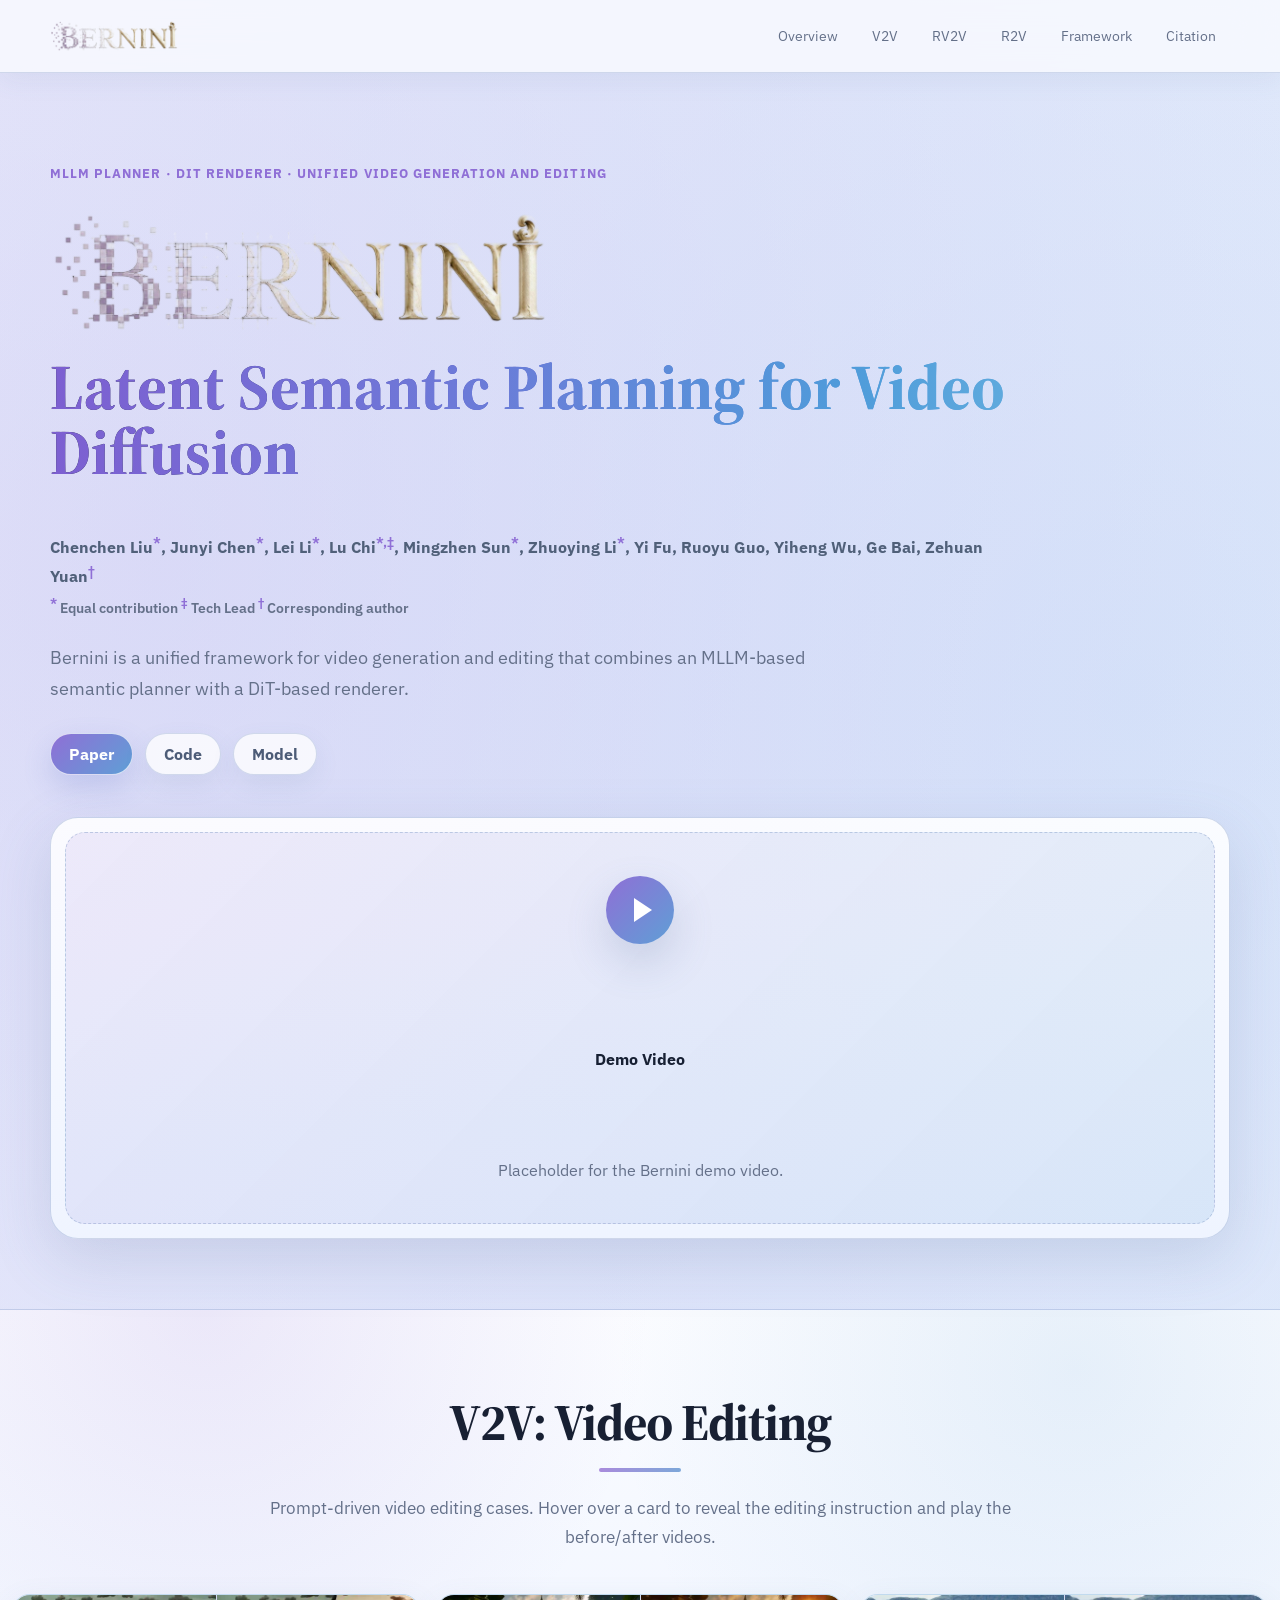
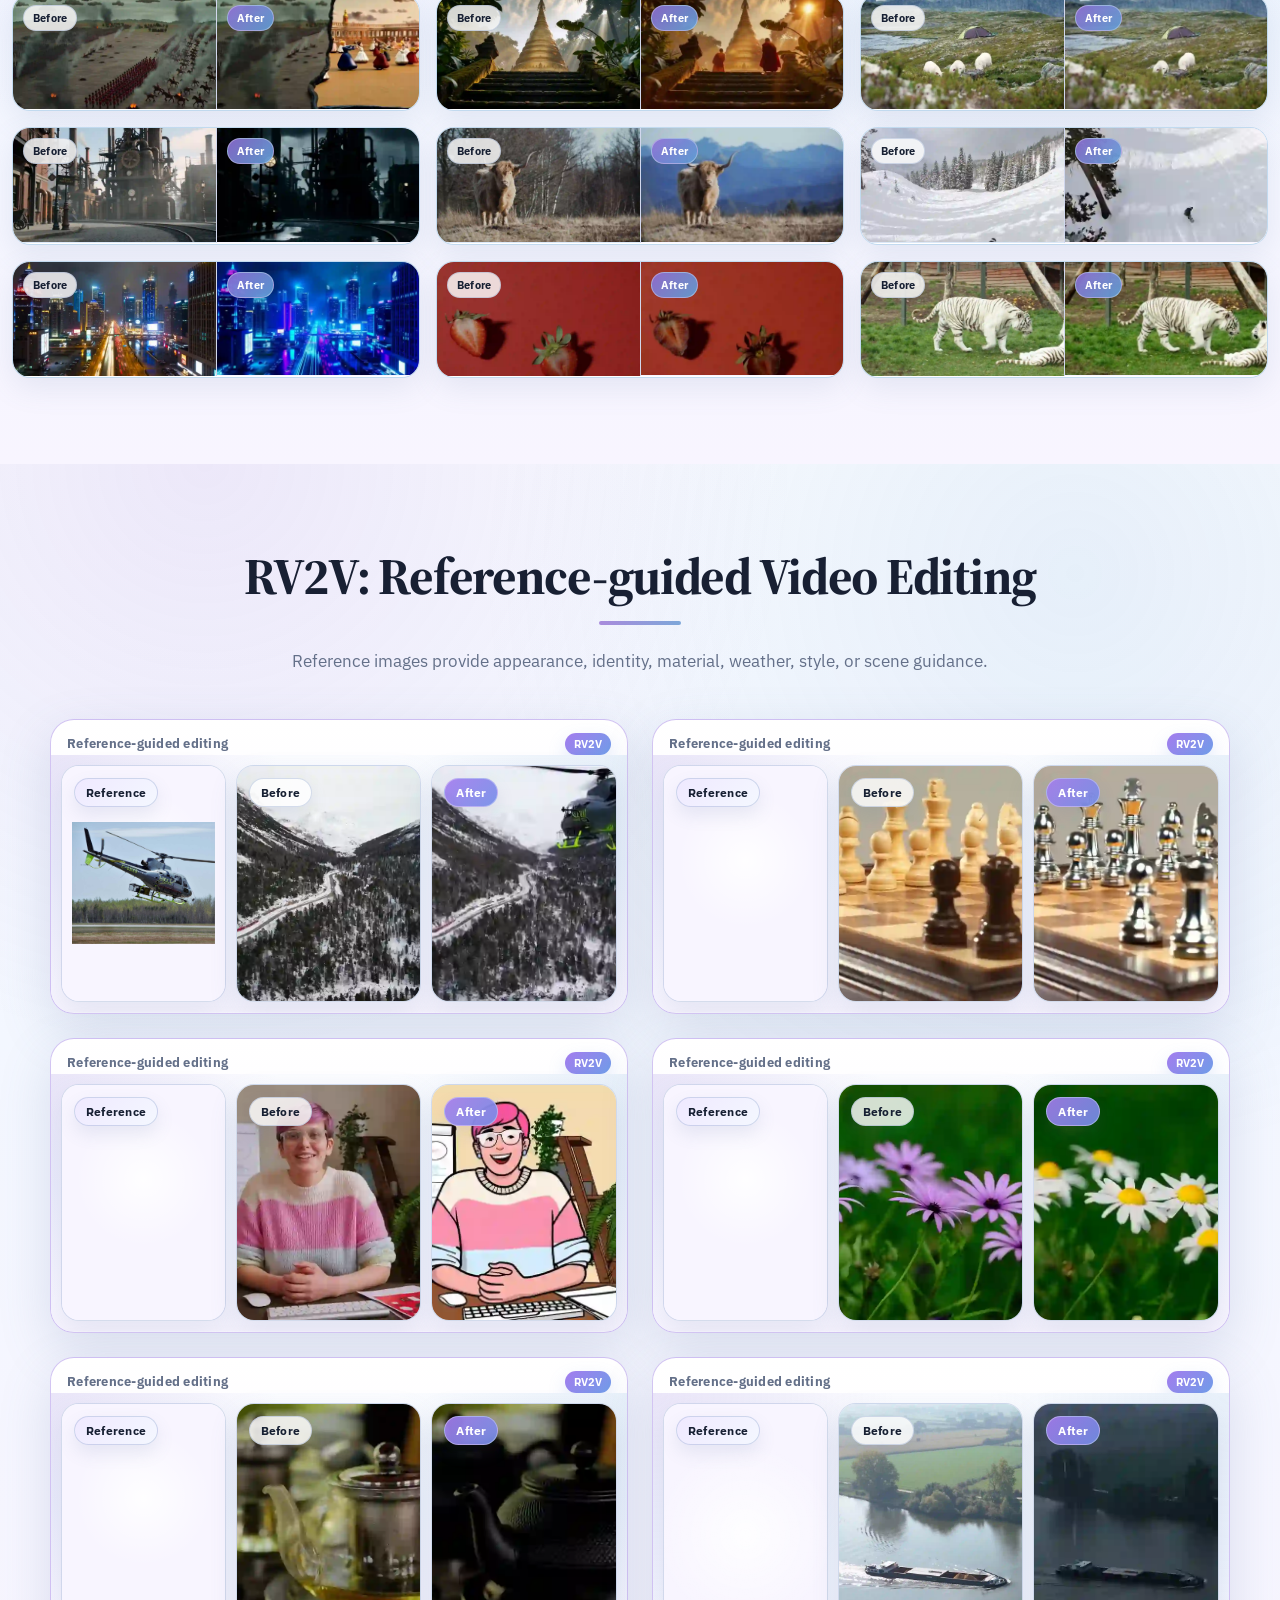
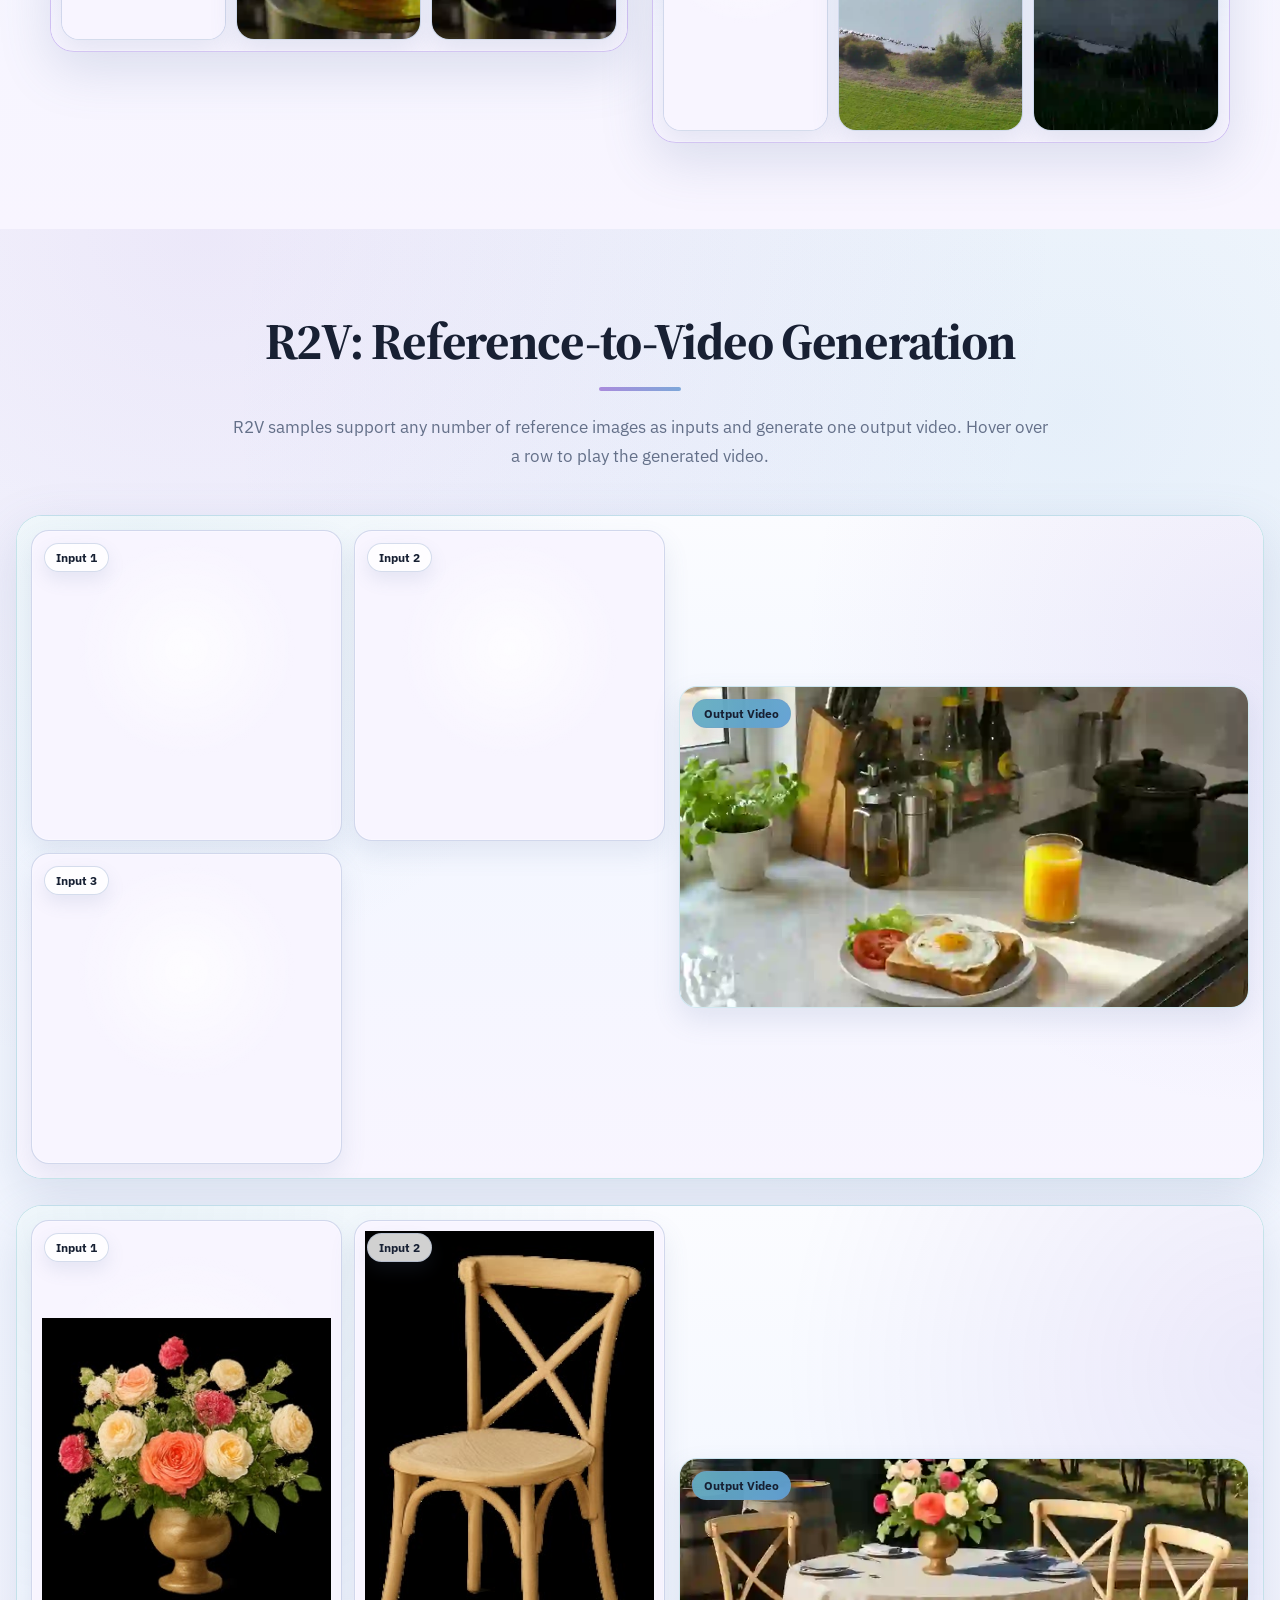
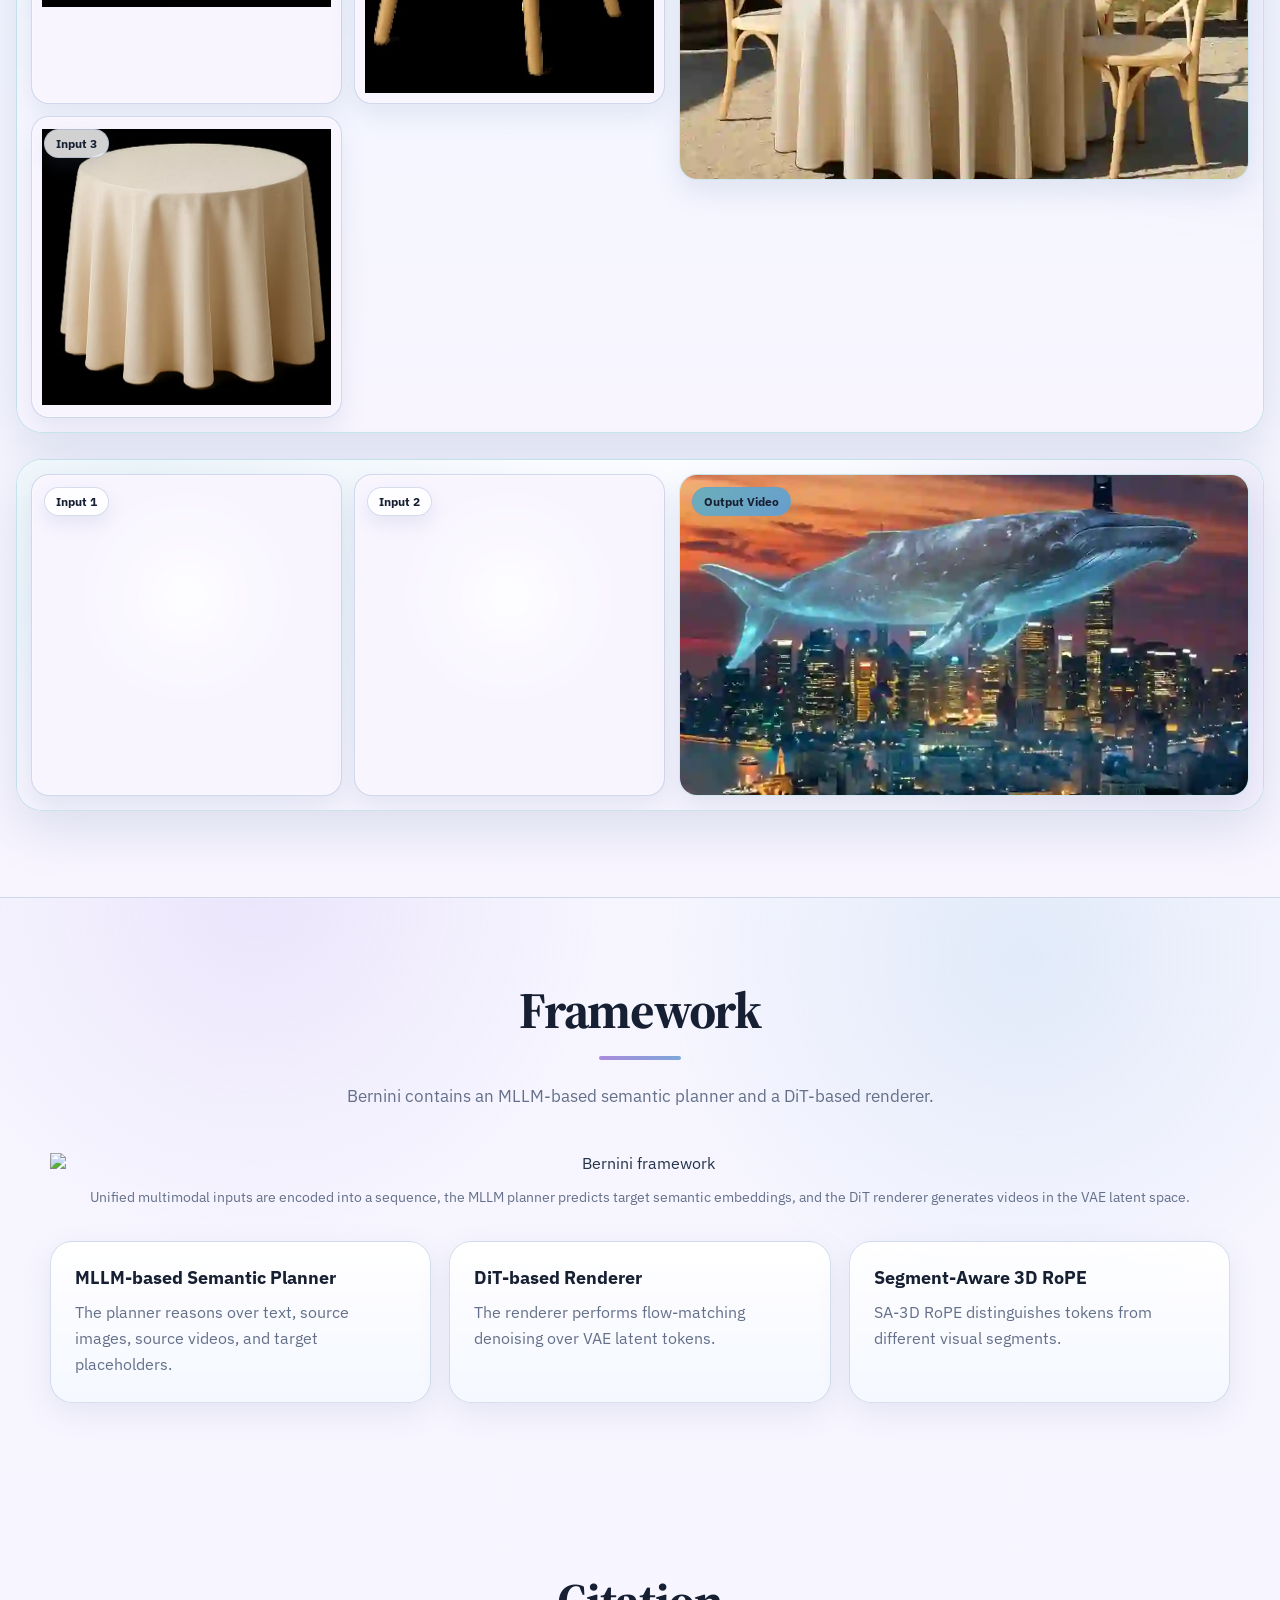
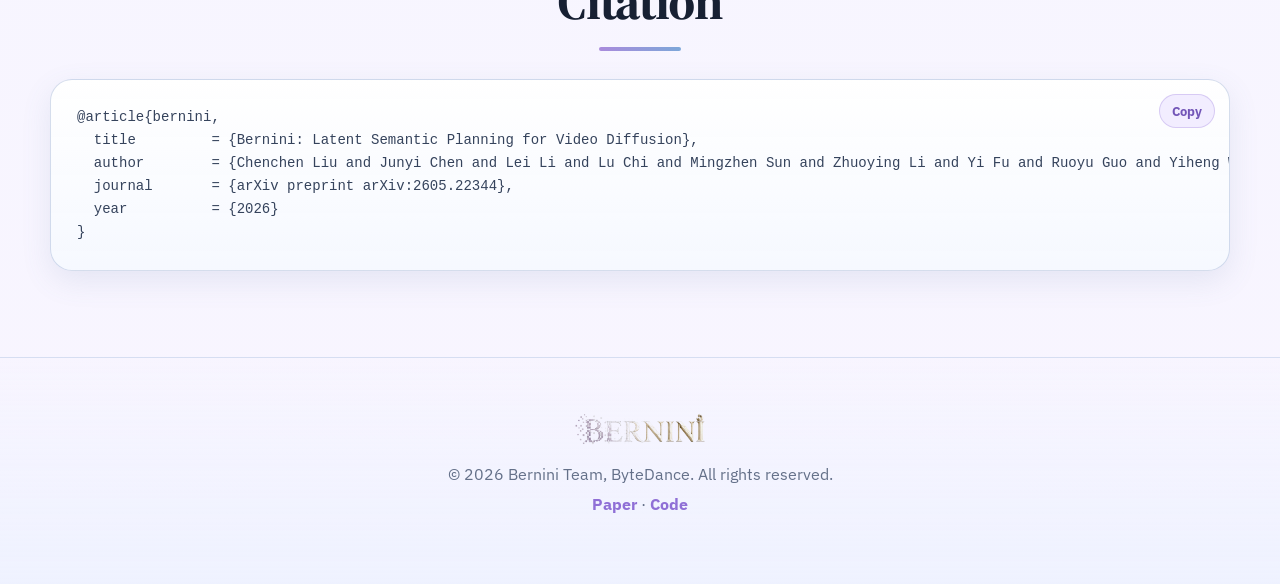
==== test.html @ 7f15bf3d "update samples" ====
<!doctype html>
<html lang="en">
<head>
  <meta charset="UTF-8" />
  <meta name="viewport" content="width=device-width, initial-scale=1.0" />
  <title>Bernini: Latent Semantic Planning for Video Diffusion</title>
  <meta name="description" content="Bernini is a unified framework for video generation and editing with self-supervised vision-text reasoning." />
  <link rel="icon" type="image/png" href="assets/bernini-icon.png" />
  <link rel="apple-touch-icon" href="assets/bernini-icon.png" />
  <link rel="preconnect" href="https://fonts.googleapis.com" />
  <link rel="preconnect" href="https://fonts.gstatic.com" crossorigin />
  <link href="https://fonts.googleapis.com/css2?family=IBM+Plex+Sans:wght@400;500;600;700;800&family=Source+Serif+4:opsz,wght@8..60,500;8..60,600;8..60,700&display=swap" rel="stylesheet" />
  <link rel="stylesheet" href="styles.css" />
</head>

<body>
  <nav class="site-nav" aria-label="Primary navigation">
    <div class="container nav-inner">
      <a class="nav-brand" href="#overview" aria-label="Bernini homepage">
        <img class="nav-logo" src="assets/bernini-icon.png" alt="Bernini" width="360" height="120" />
      </a>

      <div class="nav-links">
        <a class="nav-link" href="#overview">Overview</a>
        <a class="nav-link" href="#v2v">V2V</a>
        <a class="nav-link" href="#rv2v">RV2V</a>
        <a class="nav-link" href="#r2v">R2V</a>
        <a class="nav-link" href="#framework">Framework</a>
        <a class="nav-link" href="#citation">Citation</a>
      </div>

      <details class="nav-more">
        <summary class="nav-more-toggle">More</summary>
        <div class="nav-more-menu">
          <a href="#overview">Overview</a>
          <a href="#v2v">V2V</a>
          <a href="#rv2v">RV2V</a>
          <a href="#r2v">R2V</a>
          <a href="#framework">Framework</a>
          <a href="#citation">Citation</a>
        </div>
      </details>
    </div>
  </nav>

  <main>
    <header class="hero" id="overview">
      <div class="container">
        <p class="eyebrow">MLLM Planner · DiT Renderer · Unified Video Generation and Editing</p>

        <h1 class="title hero-title-full">
          <span class="hero-title-brand">
            <img class="hero-logo" src="assets/bernini-icon.png" alt="Bernini">
          </span>
          <span class="hero-title-gradient">Latent Semantic Planning for Video Diffusion</span>
        </h1>

        <div class="hero-layout">
          <div class="hero-copy">
            <div class="affiliation">
            <span>Chenchen Liu<sup>*</sup>, Junyi Chen<sup>*</sup>, Lei Li<sup>*</sup>, Lu Chi<sup>*,‡</sup>, Mingzhen Sun<sup>*</sup>, Zhuoying Li<sup>*</sup>, Yi Fu, Ruoyu Guo, Yiheng Wu, Ge Bai, Zehuan Yuan<sup>†</sup></span>
            <span class="author-note"><sup>*</sup> Equal contribution  <sup>‡</sup> Tech Lead  <sup>†</sup> Corresponding author </span>
          </div>

            <p class="hero-summary">
              Bernini is a unified framework for video generation and editing that combines an MLLM-based semantic planner with a DiT-based renderer.
            </p>

            <div class="links">
              <a class="link-btn" href="https://arxiv.org/abs/2605.22344" target="_blank" rel="noopener noreferrer">Paper</a>
              <a class="link-btn link-btn-muted" href="https://github.com/your-org/Bernini" target="_blank" rel="noopener noreferrer">Code</a>
              <a class="link-btn link-btn-muted" href="https://huggingface.co/your-org/Bernini" target="_blank" rel="noopener noreferrer">Model</a>
            </div>
          </div>

          <div class="hero-demo-placeholder">
            <div class="demo-video-frame">
              <div class="demo-video-inner">
                <div class="demo-play-icon"></div>
                <p class="demo-placeholder-title">Demo Video</p>
                <p class="demo-placeholder-copy">Placeholder for the Bernini demo video.</p>
              </div>
            </div>
          </div>
        </div>
      </div>
    </header>

    <section class="section section-centered dark-showcase" id="v2v">
      <div class="container v2v-container">
        <h2 class="section-title">V2V: Video Editing</h2>
        <p class="section-copy">Prompt-driven video editing cases. Hover over a card to reveal the editing instruction and play the before/after videos.</p>
        <div class="video-grid" id="v2v-grid"></div>
      </div>
    </section>

    <section class="section section-centered dark-showcase" id="rv2v">
      <div class="container">
        <h2 class="section-title">RV2V: Reference-guided Video Editing</h2>
        <p class="section-copy">Reference images provide appearance, identity, material, weather, style, or scene guidance.</p>
        <div class="video-grid" id="rv2v-grid"></div>
      </div>
    </section>

    <section class="section section-centered dark-showcase" id="r2v">
      <div class="container r2v-container">
        <h2 class="section-title">R2V: Reference-to-Video Generation</h2>
        <p class="section-copy">R2V samples support any number of reference images as inputs and generate one output video. Hover over a row to play the generated video.</p>
        <div class="r2v-list" id="r2v-list"></div>
      </div>
    </section>

    <section class="section section-centered section-framework" id="framework">
      <div class="container">
        <h2 class="section-title">Framework</h2>
        <p class="section-copy">Bernini contains an MLLM-based semantic planner and a DiT-based renderer.</p>

        <figure class="figure-panel">
            <img src="assets/framework.png" alt="Bernini framework" class="framework-img" loading="lazy" decoding="async">
            <figcaption class="media-caption">
              Unified multimodal inputs are encoded into a sequence, the MLLM planner predicts target semantic embeddings,
              and the DiT renderer generates videos in the VAE latent space.
            </figcaption>
          </figure>

        <div class="feature-grid">
          <article class="feature-card">
            <h3>MLLM-based Semantic Planner</h3>
            <p>The planner reasons over text, source images, source videos, and target placeholders.</p>
          </article>

          <article class="feature-card">
            <h3>DiT-based Renderer</h3>
            <p>The renderer performs flow-matching denoising over VAE latent tokens.</p>
          </article>

          <article class="feature-card">
            <h3>Segment-Aware 3D RoPE</h3>
            <p>SA-3D RoPE distinguishes tokens from different visual segments.</p>
          </article>
        </div>
      </div>
    </section>

    <section class="section" id="citation">
      <div class="container">
        <h2 class="section-title">Citation</h2>

        <div class="citation-card">
          <button class="copy-citation-btn" type="button">Copy</button>
          <pre class="citation-block"><code>@article{bernini,
  title         = {Bernini: Latent Semantic Planning for Video Diffusion},
  author        = {Chenchen Liu and Junyi Chen and Lei Li and Lu Chi and Mingzhen Sun and Zhuoying Li and Yi Fu and Ruoyu Guo and Yiheng Wu and Ge Bai and Zehuan Yuan},
  journal       = {arXiv preprint arXiv:2605.22344},
  year          = {2026}
}</code></pre>
        </div>
      </div>
    </section>
  </main>

  <footer>
    <div class="container">
      <img class="footer-brand-mark" src="assets/bernini-icon.png" alt="Bernini" width="360" height="120" loading="lazy" decoding="async" />
      <p>© 2026 Bernini Team, ByteDance. All rights reserved.</p>
      <p>
          <a href="https://arxiv.org/abs/2605.22344" target="_blank" rel="noopener noreferrer">Paper</a> ·
          <a href="https://github.com/your-org/Bernini" target="_blank" rel="noopener noreferrer">Code</a>
        </p>
    </div>
  </footer>

  <script>
    const V2V_BASE = "assets/v2v/";
    const RV2V_BASE = "assets/rv2v/";
    const R2V_BASE = "assets/r2v/";

    const samples = [
      { title: "Split the frame with a thin black clay line; keep the original war scene on the left and transform the right side into a Russian classical court dance claymation stop-motion scene.", editType: "Style and Scene Editing", type: "v2v", output: true, sourceTitle: "composed1" },
      { title: "Add two characters to the frame.", editType: "Object Addition", type: "v2v", output: true, sourceTitle: "add1" },
      { title: "Remove the white sheep on the left side of the frame.", editType: "Object Removal", type: "v2v", output: true, sourceTitle: "删除画面左侧的那一只白羊" },
      { title: "Add cloudy rainstorm effect, and add two people walking with umbrellas on the roadside.", editType: "Focus Shift", type: "v2v", output: true, sourceTitle: "weather" },
      { title: "Change the background from a forest to a scene in front of mountains.", editType: "Background Editing", type: "v2v", output: true, sourceTitle: "将背景由森林修改为在山峰前" },
      { title: "Change the perspective from head up to overhead to display the movement trajectory of the character", editType: "Camera View Editing", type: "v2v", output: true, sourceTitle: "将平视视角改为俯拍视角，展示人物的运动轨迹" },
      { title: "Convert the screen to a cyberpunk style, change all lights to neon blue purple color scheme, and add a technological halo.", editType: "Style Transfer", type: "v2v", output: true, sourceTitle: "style" },
      { title: "Show the strawberries after being left for ten days.", editType: "Temporal Reasoning", type: "v2v", output: true, sourceTitle: "草莓放置十天后的样子" },
      { title: "Make the standing tiger grab the lying tiger with its paw.", editType: "Interaction Editing", type: "v2v", output: true, sourceTitle: "让站着的老虎用爪子去抓躺着的老虎" },

      { title: "Add the specific cat toy from the reference image—a fluffy, light beige, elongated plush toy with colorful braided ribbons at one end—onto the white floor directly in front of the brown cardboard couch, near the tabby cat's dangling front paw.", type: "rv2v", imgExt: "jpg", output: true, sourceTitle: "add" },
      { title: "Replace the chess pieces in the video with the material shown in the reference image", type: "rv2v", imgExt: "jpg", output: true, sourceTitle: "将视频中的棋子换成图片中棋子的材质" },
      { title: "Change the video style to the style shown in the reference image", type: "rv2v", imgExt: "jpg", output: true, sourceTitle: "将视频风格改成图片中风格" },
      { title: "Replace the purple flowers in the video with the white daisies from the reference image, featuring crisp white petals and prominent, textured yellow centers.", type: "rv2v", imgExt: "jpg", output: true, sourceTitle: "11" },
      { title: "Replace the kettle material in the video with the material shown in the reference image", type: "rv2v", imgExt: "jpg", output: true, sourceTitle: "将视频中的水壶的材质换成图片中的材质" },
      { title: "Generate weather similar to the reference image", type: "rv2v", imgExt: "jpg", output: true, sourceTitle: "发生类似参考图的天气" }
    ];

    /*
      R2V 输入图配置：
      - inputs 支持任意数量图片。
      - 如果某个 case 有 1 张、2 张、4 张、5 张或更多输入图，只需要修改 inputs 数组。
      - outputVideo / outputPoster 可选，不填时默认使用：
        `${id}-outputvid_web.mp4`
        `${id}-outputvid.webp`
    */
    const r2vCases = [
      {
        id: "005",
        inputs: [
          "005-sourceimg1.jpg",
          "005-sourceimg2.jpg",
          "005-sourceimg3.jpg"
        ]
      },
      {
        id: "001",
        inputs: [
          "001-sourceimg1.jpg",
          "001-sourceimg2.jpg",
          "001-sourceimg3.jpg"
        ]
      },
      {
        id: "002",
        inputs: [
          "002-sourceimg1.jpg",
          "002-sourceimg2.jpg",
          // "002-sourceimg3.jpg"
        ]
      }

      /*
      示例：任意张输入图都可以。

      {
        id: "006",
        inputs: [
          "006-sourceimg1.jpg",
          "006-sourceimg2.jpg"
        ]
      },
      {
        id: "007",
        inputs: [
          "007-sourceimg1.jpg",
          "007-sourceimg2.jpg",
          "007-sourceimg3.jpg",
          "007-sourceimg4.jpg",
          "007-sourceimg5.jpg"
        ],
        outputVideo: "007-outputvid_web.mp4",
        outputPoster: "007-outputvid.webp"
      }
      */
    ];

    function asset(name, type = "v2v") {
      const base = type === "rv2v" ? RV2V_BASE : V2V_BASE;
      return base + encodeURI(name);
    }

    function r2vAsset(name) {
      return R2V_BASE + encodeURI(name);
    }

    function makeVideo(src, poster, label, type = "v2v") {
      const posterUrl = asset(poster, type);
      return `<video poster="${posterUrl}" data-src="${asset(src, type)}" data-poster="${posterUrl}" loop muted playsinline preload="none" aria-label="${label}"></video>`;
    }

    function makeReferenceImage(sample) {
      if (!sample.imgExt) return "";
      const baseTitle = sample.sourceTitle || sample.title;
      const imgName = `${baseTitle}_sourceimg.${sample.imgExt}`;
      return `
        <div class="sample-reference">
          <div class="reference-stage">
            <img src="${asset(imgName, sample.type)}" alt="Reference image for ${sample.title}" loading="lazy" decoding="async" />
          </div>
          <span>Reference</span>
        </div>
      `;
    }

    function makeArticle(sample) {
      const baseTitle = sample.sourceTitle || sample.title;
      const sourceVideo = `${baseTitle}_sourcevid_web.mp4`;
      const sourcePoster = `${baseTitle}_sourcevid.webp`;
      const outputVideo = sample.output ? `${baseTitle}_outputvid_web.mp4` : `${baseTitle}_sourcevid_web.mp4`;
      const outputPoster = sample.output ? `${baseTitle}_outputvid.webp` : `${baseTitle}_sourcevid.webp`;
      const badge = sample.type === "rv2v" ? "RV2V" : (sample.editType || "Video Editing");
      const isRv2v = !!sample.imgExt;

      return `
        <article class="video-item sample-card ${isRv2v ? "rv2v-card" : ""}" data-preview-title="${sample.title}">
          ${isRv2v ? `
            <div class="rv2v-card-head">
              <span>Reference-guided editing</span>
              <strong>RV2V</strong>
            </div>
          ` : ""}

          <div class="sample-media-grid ${isRv2v ? "has-reference" : ""}">
            ${makeReferenceImage(sample)}

            <div class="sample-video-pair">
              <div class="sample-video-block">
                ${makeVideo(sourceVideo, sourcePoster, `Source video for ${sample.title}`, sample.type)}
                <span>Before</span>
              </div>

              <div class="sample-video-block sample-output-block">
                ${makeVideo(outputVideo, outputPoster, `Output video for ${sample.title}`, sample.type)}
                <span>${sample.output ? "After" : "Source only"}</span>
              </div>
            </div>
          </div>

          <div class="video-prompt">
            <span class="sample-badge">${badge}</span>
            <span class="prompt-text">${sample.title}</span>
          </div>
        </article>
      `;
    }

    function makeR2VInputImage(src, index, id) {
      return `
        <figure class="r2v-input">
          <img src="${r2vAsset(src)}" alt="R2V ${id} source image ${index + 1}" loading="lazy" decoding="async" />
          <figcaption>Input ${index + 1}</figcaption>
        </figure>
      `;
    }

    function makeR2VCase(item) {
      const id = item.id;

      const inputs = Array.isArray(item.inputs) && item.inputs.length > 0
        ? item.inputs
        : [`${id}-sourceimg1.jpg`];

      const videoSrc = r2vAsset(item.outputVideo || `${id}-outputvid_web.mp4`);
      const posterSrc = r2vAsset(item.outputPoster || `${id}-outputvid.webp`);

      return `
        <article
          class="r2v-case r2v-case-no-head"
          data-r2v-id="${id}"
          style="--r2v-input-count: ${inputs.length};"
        >
          <div class="r2v-media-row">
            <div class="r2v-inputs">
              ${inputs.map((src, index) => makeR2VInputImage(src, index, id)).join("")}
            </div>

            <div class="r2v-output">
              <video
                poster="${posterSrc}"
                data-poster="${posterSrc}"
                data-src="${videoSrc}"
                loop
                muted
                playsinline
                preload="none"
                aria-label="R2V ${id} output video"
              ></video>
              <span>Output Video</span>
            </div>
          </div>
        </article>
      `;
    }

    function renderSamples() {
      const groups = {
        v2v: document.getElementById("v2v-grid"),
        rv2v: document.getElementById("rv2v-grid")
      };

      for (const sample of samples) {
        const target = groups[sample.type];
        if (target) target.insertAdjacentHTML("beforeend", makeArticle(sample));
      }

      renderR2VCases();
      hydrateLazyVideos();
      enableHoverPlayback();
      enableR2VHoverPlayback();
      enableCopyCitation();
    }

    function renderR2VCases() {
      const list = document.getElementById("r2v-list");
      if (!list) return;
      list.innerHTML = r2vCases.map(makeR2VCase).join("");
    }

    function hydrateLazyVideos() {
      const videos = document.querySelectorAll("video[data-src]");

      if (!("IntersectionObserver" in window)) {
        videos.forEach(loadVideoMeta);
        return;
      }

      const observer = new IntersectionObserver((entries) => {
        entries.forEach((entry) => {
          if (!entry.isIntersecting) return;
          loadVideoMeta(entry.target);
          observer.unobserve(entry.target);
        });
      }, { rootMargin: "320px 0px" });

      videos.forEach((video) => observer.observe(video));
    }

    function loadVideoMeta(video) {
      if (!video.src && video.dataset.src) video.src = video.dataset.src;
      if (video.dataset.poster) video.poster = video.dataset.poster;
      video.load();
    }

    function enableHoverPlayback() {
      document.querySelectorAll(".sample-card").forEach((card) => {
        const videos = card.querySelectorAll("video");

        card.addEventListener("mouseenter", () => {
          videos.forEach((video) => {
            loadVideoMeta(video);
            video.play().catch(() => {});
          });
        });

        card.addEventListener("mouseleave", () => {
          videos.forEach((video) => {
            video.pause();
            video.currentTime = 0;
          });
        });
      });
    }

    function enableR2VHoverPlayback() {
      document.querySelectorAll(".r2v-case").forEach((card) => {
        const video = card.querySelector("video");
        if (!video) return;

        card.addEventListener("mouseenter", () => {
          loadVideoMeta(video);
          video.play().catch(() => {});
        });

        card.addEventListener("mouseleave", () => {
          video.pause();
          video.currentTime = 0;
        });
      });
    }

    function enableCopyCitation() {
      const btn = document.querySelector(".copy-citation-btn");
      const code = document.querySelector(".citation-block code");
      if (!btn || !code) return;

      btn.addEventListener("click", async () => {
        await navigator.clipboard.writeText(code.textContent);
        btn.textContent = "Copied";
        setTimeout(() => btn.textContent = "Copy", 1200);
      });
    }

    document.addEventListener("DOMContentLoaded", renderSamples);
  </script>
</body>
</html>
---- styles.css ----
:root {
  --bg: #f7f9ff;
  --text: #24324a;
  --text-strong: #172033;
  --text-muted: #647089;
  --line: rgba(126, 151, 196, .32);
  --line-purple: rgba(145, 105, 215, .36);
  --accent: #8f6fd6;
  --shadow: 0 20px 60px rgba(90, 113, 156, .18);
  --shadow-soft: 0 10px 30px rgba(90, 113, 156, .12);
  --font-sans: "IBM Plex Sans", system-ui, -apple-system, BlinkMacSystemFont, "Segoe UI", sans-serif;
  --font-serif: "Source Serif 4", Georgia, serif;
}

* {
  box-sizing: border-box;
}

html {
  scroll-behavior: smooth;
  background: var(--bg);
}

body {
  margin: 0;
  font-family: var(--font-sans);
  color: var(--text);
  background:
    radial-gradient(circle at 12% 8%, rgba(190, 173, 236, .36), transparent 30%),
    radial-gradient(circle at 88% 10%, rgba(176, 215, 247, .44), transparent 32%),
    linear-gradient(180deg, #fbfcff 0%, #f3f7ff 42%, #f8f5ff 100%);
  min-height: 100vh;
}

a {
  color: inherit;
  text-decoration: none;
}

img,
video {
  max-width: 100%;
  display: block;
}

button,
summary {
  font-family: inherit;
}

.container {
  width: min(1180px, calc(100% - 40px));
  margin: 0 auto;
}

/* V2V 展示区域使用更宽容器，减少页面左右留白 */
.v2v-container {
  width: min(1520px, calc(100% - 24px));
}

/* R2V 展示区域稍微加宽，给 reference images 更多空间 */
.r2v-container {
  width: min(1380px, calc(100% - 32px));
}

.site-nav {
  position: sticky;
  top: 0;
  z-index: 30;
  border-bottom: 1px solid var(--line);
  background: rgba(250, 252, 255, .78);
  backdrop-filter: blur(22px);
  box-shadow: 0 8px 24px rgba(90, 113, 156, .08);
}

.nav-inner {
  height: 72px;
  display: flex;
  align-items: center;
  justify-content: space-between;
  gap: 24px;
}

.nav-brand {
  display: flex;
  align-items: center;
  min-width: 120px;
}

.nav-logo {
  width: 128px;
  height: auto;
  object-fit: contain;
}

.nav-links {
  display: flex;
  align-items: center;
  gap: 6px;
}

.nav-link {
  padding: 9px 14px;
  color: var(--text-muted);
  border-radius: 999px;
  font-size: 14px;
  transition: color .18s ease, background .18s ease, box-shadow .18s ease;
}

.nav-link:hover {
  color: var(--accent);
  background: rgba(237, 230, 255, .75);
  box-shadow: inset 0 0 0 1px rgba(143, 111, 214, .18);
}

.nav-more {
  display: none;
  position: relative;
}

.nav-more-toggle {
  cursor: pointer;
  color: var(--text-muted);
  padding: 8px 12px;
  border: 1px solid var(--line-purple);
  border-radius: 999px;
  list-style: none;
  background: rgba(255, 255, 255, .72);
}

.nav-more-toggle::-webkit-details-marker {
  display: none;
}

.nav-more-menu {
  position: absolute;
  right: 0;
  top: calc(100% + 10px);
  min-width: 180px;
  padding: 10px;
  border-radius: 16px;
  background: rgba(255, 255, 255, .96);
  border: 1px solid var(--line);
  box-shadow: var(--shadow);
}

.nav-more-menu a {
  display: block;
  padding: 10px 12px;
  color: var(--text-muted);
  border-radius: 10px;
}

.nav-more-menu a:hover {
  color: var(--accent);
  background: rgba(237, 230, 255, .75);
}

.hero {
  padding: 92px 0 70px;
  border-bottom: 1px solid rgba(126, 151, 196, .32);
}

.hero-layout {
  display: grid;
  grid-template-columns: minmax(0, 1fr);
  gap: 42px;
  align-items: center;
  margin-top: 34px;
}

/* Demo video 占据整行，不再缩在右侧 */
.hero-copy {
  max-width: 960px;
}

.hero-demo-placeholder {
  width: 100%;
  min-height: 420px;
}

.eyebrow {
  color: var(--accent);
  font-weight: 800;
  letter-spacing: .08em;
  text-transform: uppercase;
  font-size: 13px;
  margin: 0 0 18px;
}

.title {
  margin: 0;
  font-family: var(--font-serif);
  color: var(--text-strong);
}

.hero-title-full {
  color: transparent;
  background: linear-gradient(90deg, #1b2235 0%, #4f4fc4 36%, #4d91d9 68%, #79bddf 100%);
  -webkit-background-clip: text;
  background-clip: text;
}

.hero-title-brand {
  font-size: clamp(76px, 10vw, 150px);
  display: block;
  color: #182033;
  letter-spacing: -.06em;
  line-height: .9;
}

.hero-logo {
  height: clamp(76px, 10vw, 150px);
  width: auto;
  object-fit: contain;
  display: inline-block;
  vertical-align: middle;
}

.hero-title-gradient {
  display: block;
  margin-top: 18px;
  font-size: clamp(38px, 5vw, 72px);
  line-height: 1.02;
  color: transparent;
  background: linear-gradient(90deg, #7d5fd1 0%, #6d79d8 34%, #4f9cda 68%, #76bee2 100%);
  -webkit-background-clip: text;
  background-clip: text;
}

.affiliation {
  margin-top: 14px;
  color: #506079;
  font-weight: 700;
  line-height: 1.6;
}

.affiliation sup {
  color: var(--accent);
  font-weight: 900;
}

.author-note {
  display: block;
  margin-top: 4px;
  color: var(--text-muted);
  font-size: 14px;
  font-weight: 600;
}

.hero-summary {
  margin: 24px 0 0;
  max-width: 760px;
  color: var(--text-muted);
  font-size: 18px;
  line-height: 1.72;
}

.task-pills {
  display: flex;
  flex-wrap: wrap;
  gap: 10px;
  margin: 24px 0 0;
}

.task-pills span {
  display: inline-flex;
  align-items: center;
  min-height: 32px;
  padding: 6px 12px;
  border-radius: 999px;
  color: #4c5d7c;
  font-size: 13px;
  font-weight: 800;
  background: linear-gradient(180deg, #fff 0%, #eef4ff 100%);
  border: 1px solid rgba(126, 151, 196, .36);
  box-shadow: 0 8px 22px rgba(90, 113, 156, .1);
}

.links {
  display: flex;
  flex-wrap: wrap;
  gap: 12px;
  margin-top: 28px;
}

.link-btn {
  display: inline-flex;
  align-items: center;
  justify-content: center;
  min-height: 42px;
  padding: 0 18px;
  border-radius: 999px;
  color: #fff;
  font-weight: 800;
  background: linear-gradient(135deg, #8f6fd6 0%, #5f9fd6 100%);
  box-shadow: 0 12px 28px rgba(105, 123, 200, .24);
  border: 1px solid rgba(255, 255, 255, .72);
  transition: transform .18s ease, box-shadow .18s ease, filter .18s ease;
}

.link-btn:hover {
  transform: translateY(-1px);
  box-shadow: 0 16px 36px rgba(105, 123, 200, .28);
  filter: saturate(1.08);
}

.link-btn-muted {
  color: #4d5c77;
  background: rgba(255, 255, 255, .78);
  border: 1px solid rgba(126, 151, 196, .32);
  box-shadow: 0 10px 24px rgba(90, 113, 156, .1);
}

.demo-video-frame {
  width: 100%;
  min-height: 420px;
  padding: 14px;
  border-radius: 28px;
  background: linear-gradient(180deg, rgba(255, 255, 255, .88), rgba(241, 246, 255, .88));
  border: 1px solid rgba(126, 151, 196, .36);
  box-shadow: var(--shadow);
}

.demo-video-inner {
  height: 100%;
  min-height: 392px;
  display: grid;
  place-items: center;
  text-align: center;
  border-radius: 20px;
  background: linear-gradient(135deg, rgba(143, 111, 214, .12), rgba(95, 159, 214, .16));
  border: 1px dashed rgba(126, 151, 196, .42);
}

.demo-play-icon {
  width: 68px;
  height: 68px;
  border-radius: 50%;
  background: linear-gradient(135deg, #8f6fd6, #5f9fd6);
  position: relative;
  box-shadow: 0 18px 42px rgba(90, 113, 156, .22);
}

.demo-play-icon:after {
  content: "";
  position: absolute;
  left: 28px;
  top: 22px;
  border-left: 18px solid #fff;
  border-top: 12px solid transparent;
  border-bottom: 12px solid transparent;
}

.demo-placeholder-title {
  margin: 18px 0 4px;
  font-weight: 800;
  color: var(--text-strong);
}

.demo-placeholder-copy {
  margin: 0;
  color: var(--text-muted);
}

.section {
  padding: 86px 0;
}

.section-centered {
  text-align: center;
}

.dark-showcase {
  background:
    radial-gradient(circle at 16% 0%, rgba(143, 111, 214, .14), transparent 34%),
    radial-gradient(circle at 84% 8%, rgba(95, 159, 214, .13), transparent 36%),
    linear-gradient(180deg, #fbfcff 0%, #f3f7ff 42%, #f8f5ff 100%);
}

.dark-showcase .section-title {
  color: #182033;
}

.dark-showcase .section-copy {
  color: var(--text-muted);
}

.section-title {
  margin: 0;
  font-family: var(--font-serif);
  font-size: clamp(32px, 4vw, 52px);
  line-height: 1.05;
  letter-spacing: -.025em;
  color: var(--text-strong);
  text-align: center;
}

.section-title:after {
  content: "";
  display: block;
  width: 82px;
  height: 4px;
  margin: 18px auto 0;
  border-radius: 999px;
  background: linear-gradient(90deg, #a98bdc, #7da7d9);
}

.section-copy {
  max-width: 820px;
  margin: 22px auto 0;
  color: var(--text-muted);
  font-size: 17px;
  line-height: 1.72;
}

/* V2V case 使用更大空间显示 */
.video-grid {
  display: grid;
  grid-template-columns: repeat(3, minmax(0, 1fr));
  gap: 22px;
  margin-top: 42px;
}

#v2v .video-grid {
  grid-template-columns: repeat(3, minmax(0, 1fr));
  gap: 16px;
}

.video-item {
  position: relative;
  overflow: hidden;
  border-radius: 18px;
  background: rgba(255, 255, 255, .92);
  border: 1px solid rgba(126, 151, 196, .32);
  box-shadow: 0 10px 30px rgba(90, 113, 156, .12);
  cursor: pointer;
  transition: transform .22s ease, box-shadow .22s ease, border-color .22s ease;
}

.video-item:hover {
  transform: translateY(-4px);
  border-color: rgba(143, 111, 214, .72);
  box-shadow: 0 22px 54px rgba(90, 113, 156, .24);
}

.sample-card {
  isolation: isolate;
}

.sample-media-grid {
  position: relative;
  display: grid;
  grid-template-columns: 1fr;
  gap: 0;
  background: #f3f7ff;
}

.sample-video-pair {
  display: grid;
  grid-template-columns: 1fr 1fr;
  gap: 0;
  min-width: 0;
}

.sample-reference,
.sample-video-block {
  position: relative;
  overflow: hidden;
  background: #f8f5ff;
}

.sample-video-block video {
  width: 100%;
  aspect-ratio: 16 / 9;
  object-fit: cover;
  background: #dce8f7;
  transition: transform .35s ease, filter .35s ease;
}

.sample-card:hover .sample-video-block video {
  transform: scale(1.035);
  filter: saturate(1.08) contrast(1.04);
}

.sample-video-block + .sample-video-block {
  border-left: 1px solid rgba(126, 151, 196, .32);
}

.sample-reference span,
.sample-video-block span {
  position: absolute;
  left: 10px;
  top: 10px;
  z-index: 2;
  padding: 5px 9px;
  border-radius: 999px;
  color: var(--text-strong);
  font-size: 11px;
  font-weight: 900;
  letter-spacing: .02em;
  background: rgba(255, 255, 255, .82);
  border: 1px solid rgba(126, 151, 196, .32);
  backdrop-filter: blur(12px);
}

.sample-output-block span {
  background: linear-gradient(135deg, rgba(143, 111, 214, .92), rgba(95, 159, 214, .92));
  color: #fff;
  border-color: rgba(255, 255, 255, .32);
}

.sample-card:after {
  display: none;
}

.video-prompt {
  position: relative;
  z-index: 1;
  display: flex;
  align-items: flex-start;
  gap: 8px;
  max-height: 0;
  padding: 0 14px;
  overflow: hidden;
  color: var(--text-strong);
  font-size: 14px;
  line-height: 1.45;
  font-weight: 800;
  text-align: left;
  background: linear-gradient(180deg, rgba(248, 245, 255, .96), rgba(243, 247, 255, .98));
  border-top: 1px solid rgba(126, 151, 196, 0);
  opacity: 0;
  transform: translateY(-4px);
  transition: max-height .24s ease, padding .24s ease, opacity .2s ease, transform .24s ease, border-color .24s ease;
}

.sample-card:hover .video-prompt {
  max-height: 116px;
  padding: 12px 14px 14px;
  opacity: 1;
  transform: translateY(0);
  border-top-color: rgba(126, 151, 196, .32);
}

.sample-badge {
  flex: 0 0 auto;
  display: inline-flex;
  align-items: center;
  margin-right: 0;
  padding: 3px 7px;
  border-radius: 999px;
  color: #fff;
  background: linear-gradient(135deg, #8f6fd6, #5f9fd6);
  border: 1px solid rgba(255, 255, 255, .24);
  font-size: 11px;
  font-weight: 900;
}

.prompt-text {
  display: block;
  min-width: 0;
  overflow: visible;
  text-overflow: initial;
  white-space: normal;
}

#v2v .video-item {
  border-color: rgba(95, 159, 214, .38);
}

#v2v .video-item:hover {
  border-color: rgba(95, 159, 214, .78);
}

#rv2v .video-grid {
  grid-template-columns: repeat(2, minmax(0, 1fr));
  gap: 24px;
  align-items: start;
}

#rv2v .video-item {
  border-radius: 24px;
  background: linear-gradient(180deg, rgba(255, 255, 255, .98), rgba(248, 245, 255, .98));
  border: 1px solid rgba(151, 117, 224, .42);
  box-shadow: 0 18px 52px rgba(90, 113, 156, .18), inset 0 0 0 1px rgba(255, 255, 255, .35);
}

#rv2v .video-item:hover {
  border-color: rgba(178, 146, 246, .82);
  box-shadow: 0 26px 72px rgba(90, 113, 156, .28), 0 0 0 1px rgba(178, 146, 246, .22);
}

.rv2v-card-head {
  display: flex;
  align-items: center;
  justify-content: space-between;
  gap: 12px;
  padding: 13px 16px 0;
  color: var(--text-muted);
  background: transparent;
}

.rv2v-card-head span {
  font-size: 13px;
  font-weight: 800;
  letter-spacing: .02em;
}

.rv2v-card-head strong {
  padding: 4px 9px;
  border-radius: 999px;
  color: #fff;
  font-size: 11px;
  background: linear-gradient(135deg, #a47cee, #6f9de8);
  box-shadow: 0 8px 18px rgba(111, 157, 232, .22);
}

#rv2v .sample-media-grid.has-reference {
  display: grid;
  grid-template-columns: minmax(150px, .82fr) minmax(0, 1.9fr);
  gap: 10px;
  padding: 10px;
  background:
    radial-gradient(circle at 0% 0%, rgba(143, 111, 214, .16), transparent 36%),
    radial-gradient(circle at 100% 0%, rgba(95, 159, 214, .12), transparent 36%),
    linear-gradient(180deg, #fbfcff 0%, #f3f7ff 42%, #f8f5ff 100%);
}

#rv2v .sample-reference {
  min-height: 235px;
  border-radius: 18px;
  background: linear-gradient(180deg, rgba(255, 255, 255, .82), rgba(248, 245, 255, .88));
  border: 1px solid rgba(126, 151, 196, .32);
  box-shadow: inset 0 0 0 1px rgba(255, 255, 255, .25), 0 12px 28px rgba(90, 113, 156, .12);
  display: flex;
  align-items: stretch;
  justify-content: center;
}

#rv2v .reference-stage {
  width: 100%;
  min-height: 235px;
  display: flex;
  align-items: center;
  justify-content: center;
  padding: 10px;
  background: radial-gradient(circle at 50% 40%, rgba(255, 255, 255, .9), transparent 42%), #f8f5ff;
}

#rv2v .sample-reference img {
  width: 100%;
  height: 100%;
  max-height: 235px;
  aspect-ratio: auto;
  object-fit: contain;
  object-position: center;
  transition: transform .35s ease, filter .35s ease;
}

#rv2v .sample-card:hover .sample-reference img {
  transform: scale(1.025);
  filter: saturate(1.06) contrast(1.03);
}

#rv2v .sample-video-pair {
  display: grid;
  grid-template-columns: 1fr 1fr;
  gap: 10px;
  min-height: 235px;
}

#rv2v .sample-video-block {
  border-radius: 18px;
  background: linear-gradient(180deg, #fbfcff 0%, #f3f7ff 100%);
  border: 1px solid rgba(126, 151, 196, .32);
  overflow: hidden;
  box-shadow: inset 0 0 0 1px rgba(255, 255, 255, .25), 0 12px 28px rgba(90, 113, 156, .14);
}

#rv2v .sample-video-block video {
  width: 100%;
  height: 100%;
  min-height: 235px;
  aspect-ratio: auto;
  object-fit: cover;
  object-position: center;
  background: #dce8f7;
}

#rv2v .sample-reference span,
#rv2v .sample-video-block span {
  left: 12px;
  top: 12px;
  padding: 6px 11px;
  border-radius: 999px;
  color: var(--text-strong);
  font-size: 12px;
  font-weight: 900;
  background: rgba(255, 255, 255, .82);
  border: 1px solid rgba(126, 151, 196, .32);
  box-shadow: 0 8px 18px rgba(90, 113, 156, .12);
  backdrop-filter: blur(16px);
}

#rv2v .sample-reference span {
  background: linear-gradient(135deg, rgba(237, 230, 255, .84), rgba(243, 247, 255, .84));
}

#rv2v .sample-output-block span {
  background: linear-gradient(135deg, rgba(164, 124, 238, .92), rgba(115, 142, 232, .92));
  color: #fff;
  border-color: rgba(255, 255, 255, .32);
}

#rv2v .video-prompt {
  background: linear-gradient(180deg, rgba(248, 245, 255, .98), rgba(243, 247, 255, .98));
}

#rv2v .sample-card:hover .video-prompt {
  border-top-color: rgba(178, 146, 246, .32);
}

#rv2v .sample-badge {
  background: linear-gradient(135deg, #a47cee, #6f9de8);
}

/* =========================
   R2V
   支持任意数量 reference images
   reference images 更大，output video 更小
   ========================= */

.r2v-list {
  display: grid;
  grid-template-columns: 1fr;
  gap: 26px;
  margin-top: 44px;
}

.r2v-case {
  overflow: hidden;
  border-radius: 26px;
  background: linear-gradient(180deg, rgba(255, 255, 255, .98), rgba(248, 245, 255, .98));
  border: 1px solid rgba(120, 190, 205, .42);
  box-shadow: 0 18px 52px rgba(90, 113, 156, .18), inset 0 0 0 1px rgba(255, 255, 255, .35);
  transition: transform .22s ease, border-color .22s ease, box-shadow .22s ease;
}

.r2v-case:hover {
  transform: translateY(-4px);
  border-color: rgba(120, 220, 235, .78);
  box-shadow: 0 28px 76px rgba(90, 113, 156, .28), 0 0 0 1px rgba(120, 220, 235, .18);
}

/*
  左侧输入图更大，右侧输出视频更小。
  输入图数量由 HTML 中的 inputs 数组控制，CSS 自动换行。
*/
.r2v-media-row {
  display: grid;
  grid-template-columns: minmax(0, 1.0fr) minmax(300px, .9fr);
  gap: 14px;
  padding: 14px;
  align-items: stretch;
  background:
    radial-gradient(circle at 10% 0%, rgba(120, 190, 205, .12), transparent 36%),
    radial-gradient(circle at 100% 20%, rgba(143, 111, 214, .12), transparent 34%),
    linear-gradient(180deg, #fbfcff 0%, #f3f7ff 42%, #f8f5ff 100%);
}

.r2v-inputs {
  display: grid;
  grid-template-columns: repeat(auto-fit, minmax(min(220px, 100%), 1fr));
  gap: 12px;
  align-content: stretch;
}

.r2v-input {
  position: relative;
  overflow: hidden;
  margin: 0;
  min-height: 300px;
  border-radius: 18px;
  background: radial-gradient(circle at 50% 38%, rgba(255, 255, 255, .8), transparent 44%), #f8f5ff;
  border: 1px solid rgba(126, 151, 196, .32);
  box-shadow: inset 0 0 0 1px rgba(255, 255, 255, .25), 0 12px 26px rgba(90, 113, 156, .12);
}

.r2v-input img {
  width: 100%;
  height: 100%;
  min-height: 300px;
  object-fit: contain;
  object-position: center;
  padding: 10px;
  transition: transform .35s ease, filter .35s ease;
}

.r2v-case:hover .r2v-input img {
  transform: scale(1.025);
  filter: saturate(1.06) contrast(1.03);
}

.r2v-input figcaption,
.r2v-output span {
  position: absolute;
  left: 12px;
  top: 12px;
  z-index: 2;
  padding: 6px 11px;
  border-radius: 999px;
  color: var(--text-strong);
  font-size: 12px;
  font-weight: 900;
  background: rgba(255, 255, 255, .82);
  border: 1px solid rgba(126, 151, 196, .32);
  box-shadow: 0 8px 18px rgba(90, 113, 156, .12);
  backdrop-filter: blur(16px);
}

.r2v-output {
  position: relative;
  overflow: hidden;
  min-height: 300px;
  max-height: 360px;
  align-self: center;
  border-radius: 18px;
  background: linear-gradient(180deg, #fbfcff 0%, #f3f7ff 100%);
  border: 1px solid rgba(120, 190, 205, .32);
  box-shadow: inset 0 0 0 1px rgba(255, 255, 255, .25), 0 12px 28px rgba(90, 113, 156, .14);
}

.r2v-output video {
  width: 100%;
  height: 100%;
  min-height: 300px;
  max-height: 360px;
  aspect-ratio: 16 / 9;
  object-fit: cover;
  object-position: center;
  background: #dce8f7;
  transition: transform .35s ease, filter .35s ease;
}

.r2v-case:hover .r2v-output video {
  transform: scale(1.025);
  filter: saturate(1.08) contrast(1.04);
}

.r2v-output span {
  background: linear-gradient(135deg, rgba(99, 174, 191, .94), rgba(95, 159, 214, .94));
}

.section-framework {
  background:
    radial-gradient(circle at 20% 0%, rgba(185, 155, 232, .18), transparent 30%),
    radial-gradient(circle at 80% 10%, rgba(126, 184, 220, .18), transparent 32%);
  border-top: 1px solid rgba(126, 151, 196, .32);
}

.figure-panel {
  margin: 42px auto 0;
  padding: 0;
  border-radius: 0;
  background: transparent;
  border: none;
  box-shadow: none;
}

.framework-img {
  width: 100%;
  border-radius: 0;
  border: none;
}

.media-caption {
  margin-top: 14px;
  color: var(--text-muted);
  font-size: 14px;
  line-height: 1.55;
}

.feature-grid {
  display: grid;
  grid-template-columns: repeat(3, minmax(0, 1fr));
  gap: 18px;
  margin-top: 32px;
}

.feature-card {
  padding: 24px;
  border-radius: 22px;
  text-align: left;
  background: linear-gradient(180deg, rgba(255, 255, 255, .92), rgba(244, 248, 255, .86));
  border: 1px solid rgba(126, 151, 196, .3);
  box-shadow: var(--shadow-soft);
}

.feature-card h3 {
  margin: 0 0 10px;
  color: var(--text-strong);
  font-size: 18px;
}

.feature-card p {
  margin: 0;
  color: var(--text-muted);
  line-height: 1.65;
}

.citation-card {
  position: relative;
  margin-top: 28px;
  border-radius: 22px;
  background: linear-gradient(180deg, rgba(255, 255, 255, .94), rgba(245, 248, 255, .92));
  border: 1px solid rgba(126, 151, 196, .32);
  box-shadow: var(--shadow-soft);
  overflow: hidden;
}

.citation-block {
  margin: 0;
  padding: 26px;
  overflow-x: auto;
  color: #35435c;
  font-size: 14px;
  line-height: 1.65;
  text-align: left;
}

.copy-citation-btn {
  position: absolute;
  top: 14px;
  right: 14px;
  padding: 7px 12px;
  border-radius: 999px;
  border: 1px solid rgba(143, 111, 214, .28);
  background: #f2edff;
  color: #7356b8;
  font-weight: 800;
  cursor: pointer;
  z-index: 2;
}

footer {
  padding: 54px 0 70px;
  color: var(--text-muted);
  text-align: center;
  background: linear-gradient(180deg, rgba(255, 255, 255, 0), rgba(235, 241, 255, .72));
  border-top: 1px solid rgba(126, 151, 196, .22);
}

footer p {
  margin: 10px 0 0;
}

footer a {
  color: var(--accent);
  font-weight: 800;
}

.footer-brand-mark {
  width: 132px;
  height: auto;
  margin: 0 auto 18px;
  opacity: .88;
}

@media (max-width: 1180px) {
  #v2v .video-grid {
    grid-template-columns: repeat(2, minmax(0, 1fr));
  }

  .v2v-container {
    width: min(100% - 24px, 1180px);
  }

  .r2v-container {
    width: min(100% - 24px, 1180px);
  }

  .r2v-media-row {
    grid-template-columns: minmax(0, 1.25fr) minmax(260px, .75fr);
  }

  .r2v-inputs {
    grid-template-columns: repeat(auto-fit, minmax(min(190px, 100%), 1fr));
  }
}

@media (max-width: 980px) {
  .video-grid,
  .feature-grid {
    grid-template-columns: 1fr 1fr;
  }

  .nav-links {
    display: none;
  }

  .nav-more {
    display: block;
  }

  #rv2v .video-grid {
    grid-template-columns: 1fr;
  }

  #rv2v .sample-media-grid.has-reference {
    grid-template-columns: minmax(140px, .75fr) minmax(0, 1.8fr);
  }

  .r2v-media-row {
    grid-template-columns: 1fr;
  }

  .r2v-inputs {
    grid-template-columns: repeat(auto-fit, minmax(min(200px, 100%), 1fr));
  }

  .r2v-input,
  .r2v-input img {
    min-height: 260px;
  }

  .r2v-output,
  .r2v-output video {
    min-height: 240px;
    max-height: 320px;
  }
}

@media (max-width: 680px) {
  .container {
    width: min(100% - 28px, 1180px);
  }

  .v2v-container {
    width: min(100% - 16px, 1180px);
  }

  .r2v-container {
    width: min(100% - 16px, 1180px);
  }

  .nav-inner {
    height: 64px;
  }

  .nav-logo {
    width: 112px;
  }

  .hero {
    padding: 64px 0 48px;
  }

  .hero-title-brand {
    font-size: clamp(52px, 18vw, 82px);
  }

  .hero-title-gradient {
    font-size: clamp(30px, 10vw, 44px);
  }

  .hero-summary {
    font-size: 16px;
  }

  .hero-demo-placeholder {
    min-height: 300px;
  }

  .demo-video-frame {
    min-height: 300px;
  }

  .demo-video-inner {
    min-height: 272px;
  }

  .video-grid,
  .feature-grid,
  #v2v .video-grid {
    grid-template-columns: 1fr;
  }

  .section {
    padding: 64px 0;
  }

  .section-title {
    font-size: clamp(30px, 10vw, 42px);
  }

  .section-copy {
    font-size: 15px;
  }

  .sample-video-pair {
    grid-template-columns: 1fr 1fr;
  }

  .video-prompt {
    max-width: none;
    border-radius: 0;
    transform: translateY(-4px);
  }

  .sample-card:hover .video-prompt {
    transform: translateY(0);
  }

  .sample-badge {
    font-size: 10px;
    padding: 3px 6px;
  }

  .prompt-text {
    font-size: 13px;
    line-height: 1.45;
  }

  .citation-block {
    padding: 56px 18px 22px;
    font-size: 12px;
  }

  #rv2v .sample-media-grid.has-reference {
    grid-template-columns: 1fr;
  }

  #rv2v .sample-reference {
    min-height: auto;
  }

  #rv2v .reference-stage {
    min-height: 0;
    max-height: 280px;
  }

  #rv2v .sample-reference img {
    height: auto;
    min-height: 0;
    max-height: 260px;
    object-fit: contain;
  }

  #rv2v .sample-video-pair {
    grid-template-columns: 1fr 1fr;
    min-height: 0;
  }

  #rv2v .sample-video-block video {
    min-height: 0;
    aspect-ratio: 16 / 9;
  }

  /* 移动端 R2V：输入图数量不固定，自动换行；输出视频保持较小尺寸 */
  .r2v-media-row {
    padding: 10px;
    gap: 10px;
    grid-template-columns: 1fr;
  }

  .r2v-inputs {
    grid-template-columns: repeat(auto-fit, minmax(min(160px, 100%), 1fr));
    gap: 8px;
  }

  .r2v-input,
  .r2v-input img {
    min-height: 210px;
  }

  .r2v-input img {
    padding: 6px;
  }

  .r2v-output,
  .r2v-output video {
    min-height: 210px;
    max-height: 280px;
  }

  .r2v-input figcaption,
  .r2v-output span {
    left: 8px;
    top: 8px;
    padding: 4px 8px;
    font-size: 10px;
  }

  .r2v-case-no-head .r2v-media-row {
    border-radius: 26px;
  }

  .r2v-case-no-head {
    padding: 0;
  }

  .r2v-case-no-head .r2v-media-row {
    border-top: none;
  }
}

@media (max-width: 480px) {
  .container {
    width: min(100% - 20px, 1180px);
  }

  .v2v-container {
    width: min(100% - 12px, 1180px);
  }

  .r2v-container {
    width: min(100% - 12px, 1180px);
  }

  .hero {
    padding: 52px 0 42px;
  }

  .hero-title-brand {
    font-size: clamp(48px, 20vw, 72px);
  }

  .hero-title-gradient {
    margin-top: 14px;
    font-size: clamp(26px, 11vw, 38px);
  }

  .affiliation {
    font-size: 14px;
  }

  .author-note {
    font-size: 12px;
  }

  .task-pills {
    gap: 8px;
  }

  .task-pills span {
    min-height: 30px;
    padding: 5px 10px;
    font-size: 12px;
  }

  .links {
    gap: 10px;
  }

  .link-btn {
    min-height: 40px;
    padding: 0 15px;
    font-size: 14px;
  }

  .hero-demo-placeholder {
    min-height: 260px;
  }

  .demo-video-frame {
    min-height: 260px;
    padding: 10px;
    border-radius: 22px;
  }

  .demo-video-inner {
    min-height: 238px;
    border-radius: 16px;
  }

  .demo-play-icon {
    width: 56px;
    height: 56px;
  }

  .demo-play-icon:after {
    left: 23px;
    top: 18px;
    border-left-width: 15px;
    border-top-width: 10px;
    border-bottom-width: 10px;
  }

  .video-grid {
    gap: 16px;
  }

  #v2v .video-grid {
    gap: 14px;
  }

  .sample-video-pair {
    grid-template-columns: 1fr;
  }

  .sample-video-block + .sample-video-block {
    border-left: none;
    border-top: 1px solid rgba(255, 255, 255, .14);
  }

  .sample-video-block video {
    aspect-ratio: 16 / 9;
  }

  #rv2v .sample-video-pair {
    grid-template-columns: 1fr;
  }

  #rv2v .sample-video-block + .sample-video-block {
    border-left: none;
    border-top: none;
  }

  .video-prompt {
    display: block;
  }

  .sample-badge {
    display: inline-flex;
    margin-bottom: 7px;
  }

  .prompt-text {
    display: block;
  }

  .r2v-inputs {
    grid-template-columns: 1fr;
  }

  .r2v-input,
  .r2v-input img {
    min-height: 240px;
  }

  .r2v-output,
  .r2v-output video {
    min-height: 200px;
    max-height: 260px;
  }

  .feature-grid {
    gap: 14px;
  }

  .feature-card {
    padding: 20px;
  }

  footer {
    padding: 44px 0 56px;
  }
}
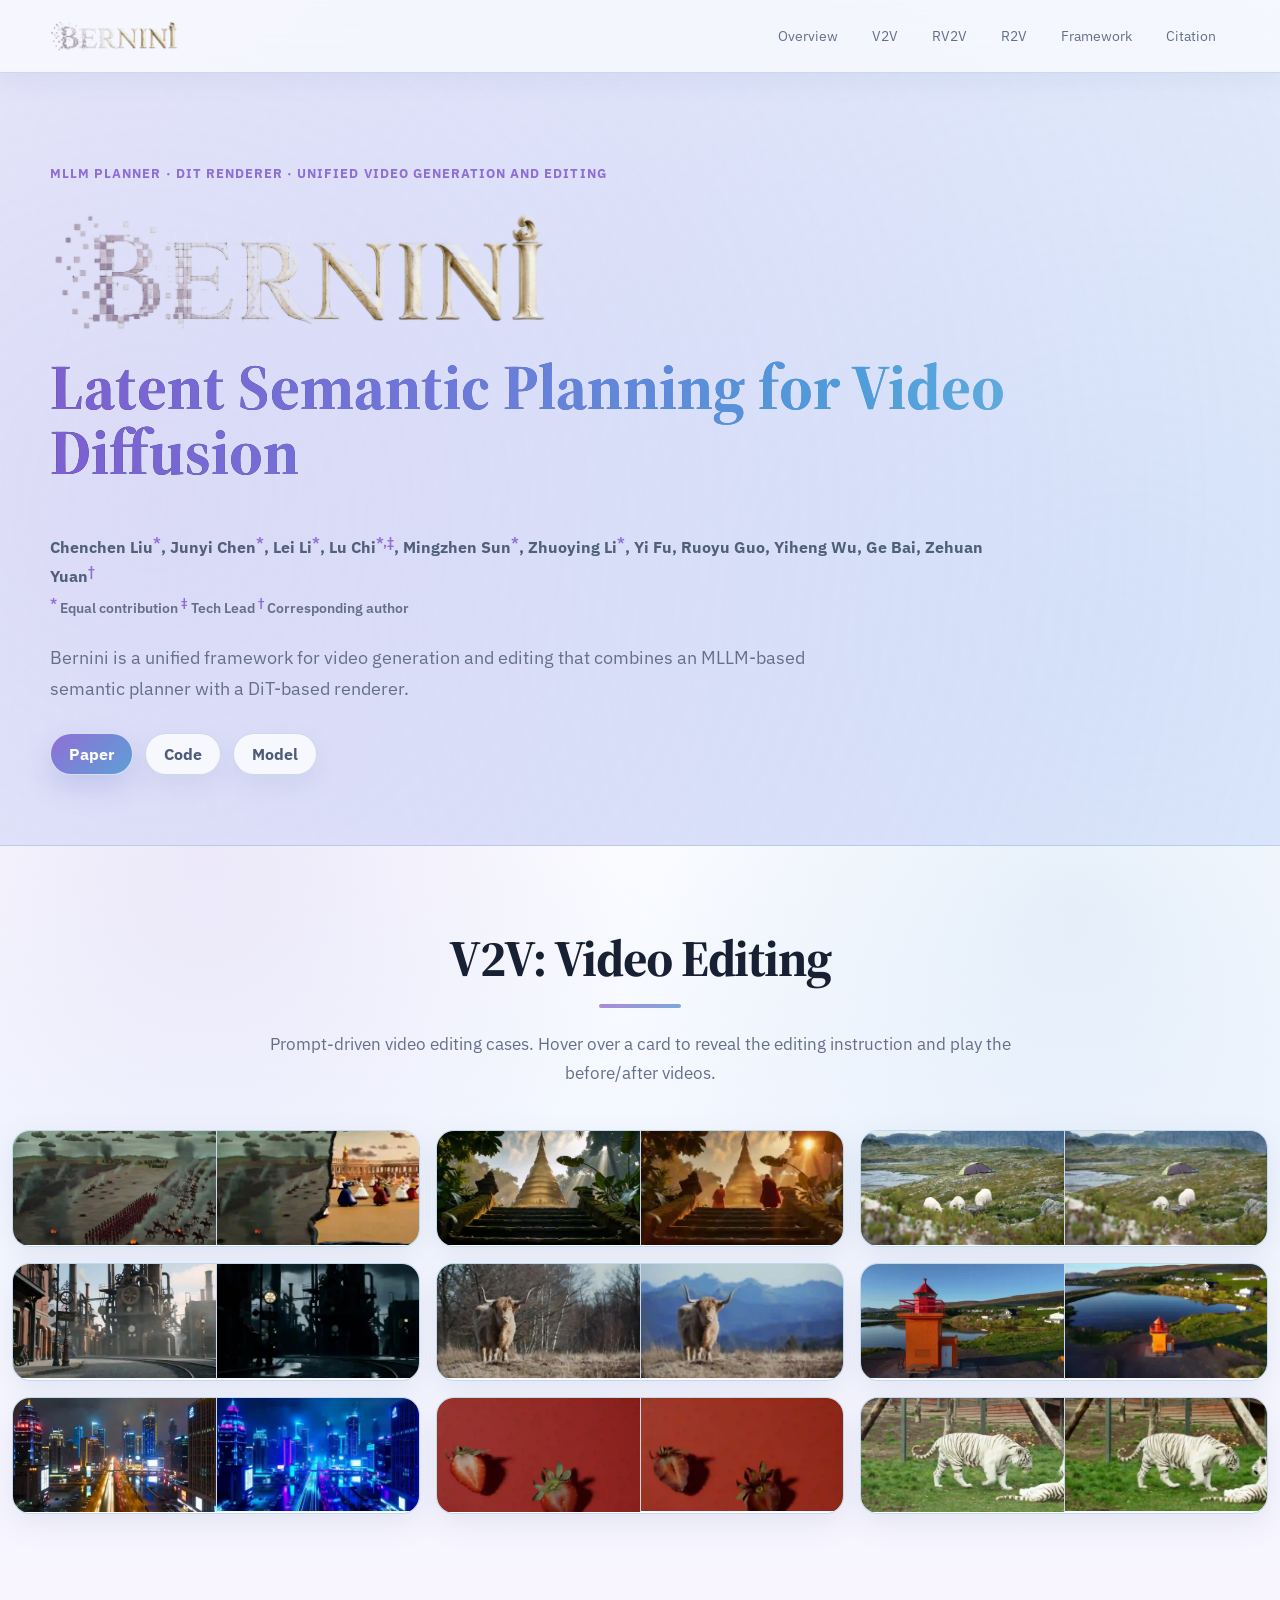
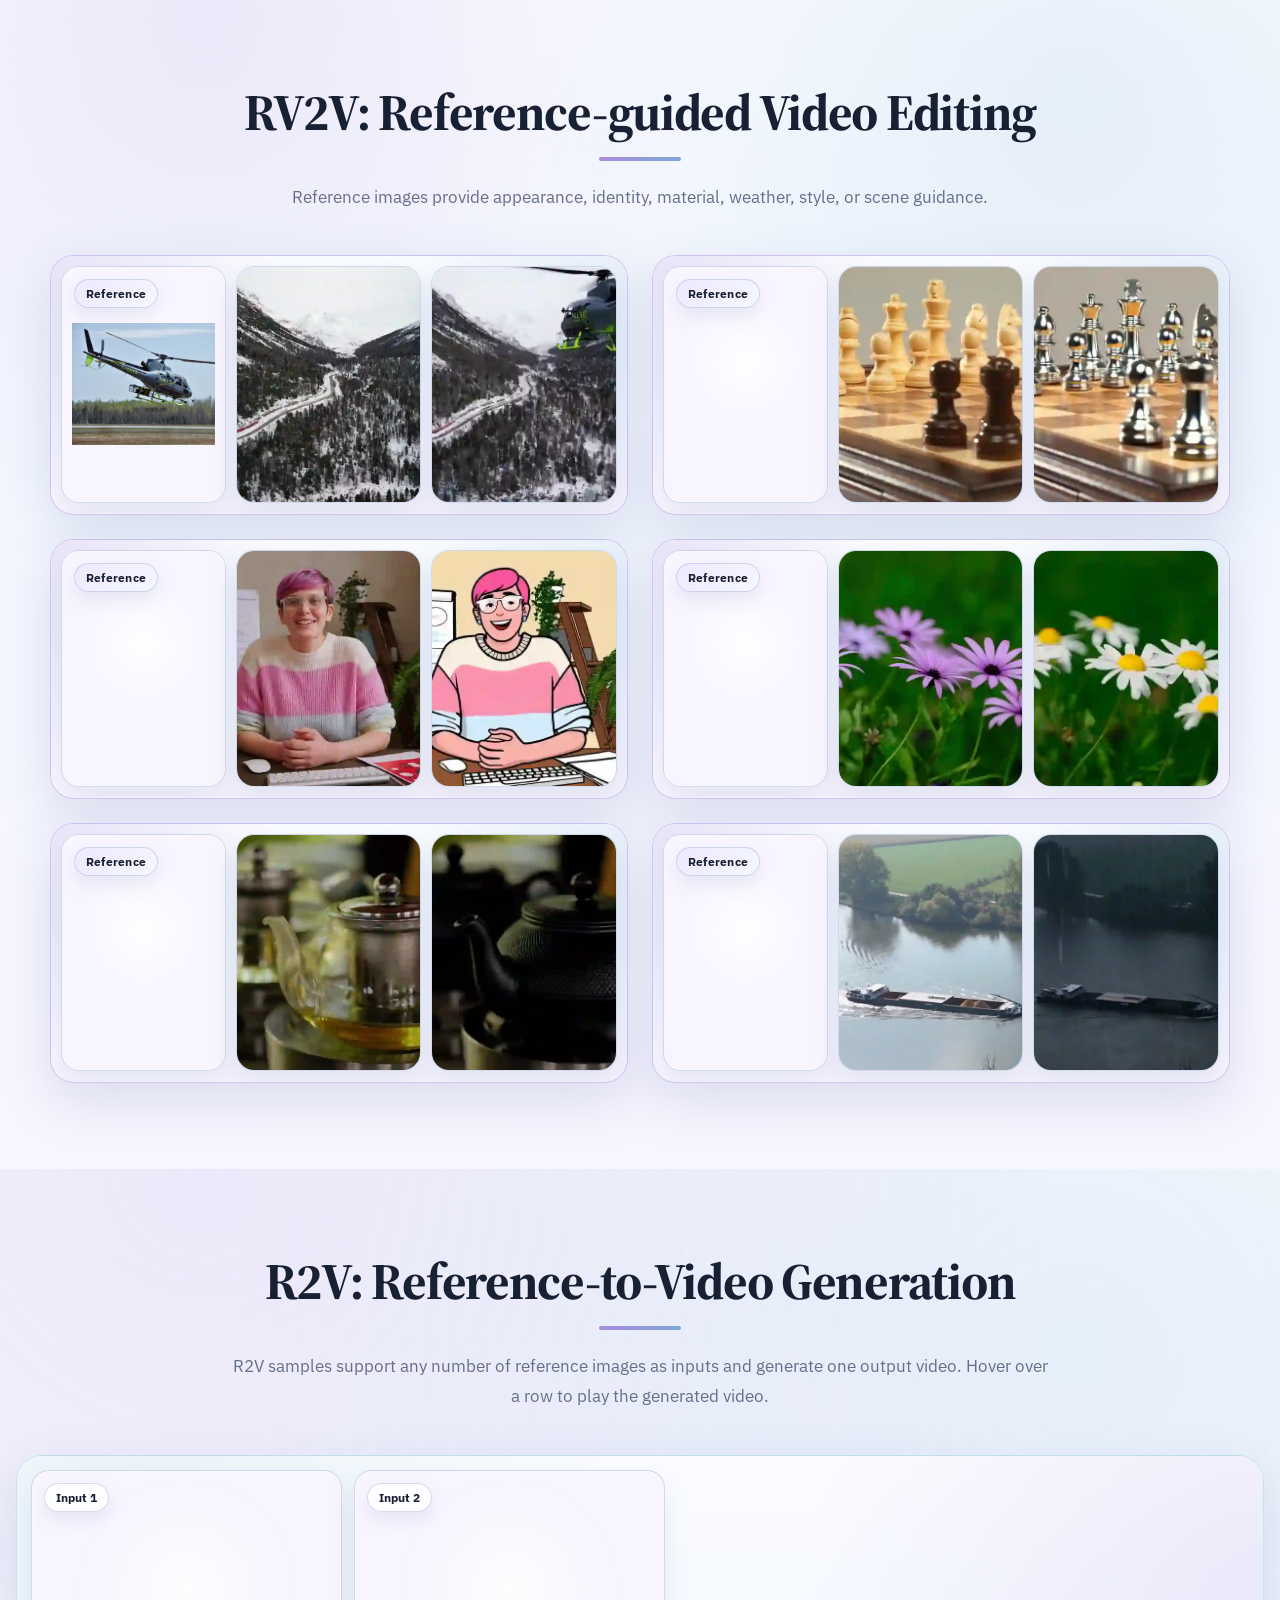
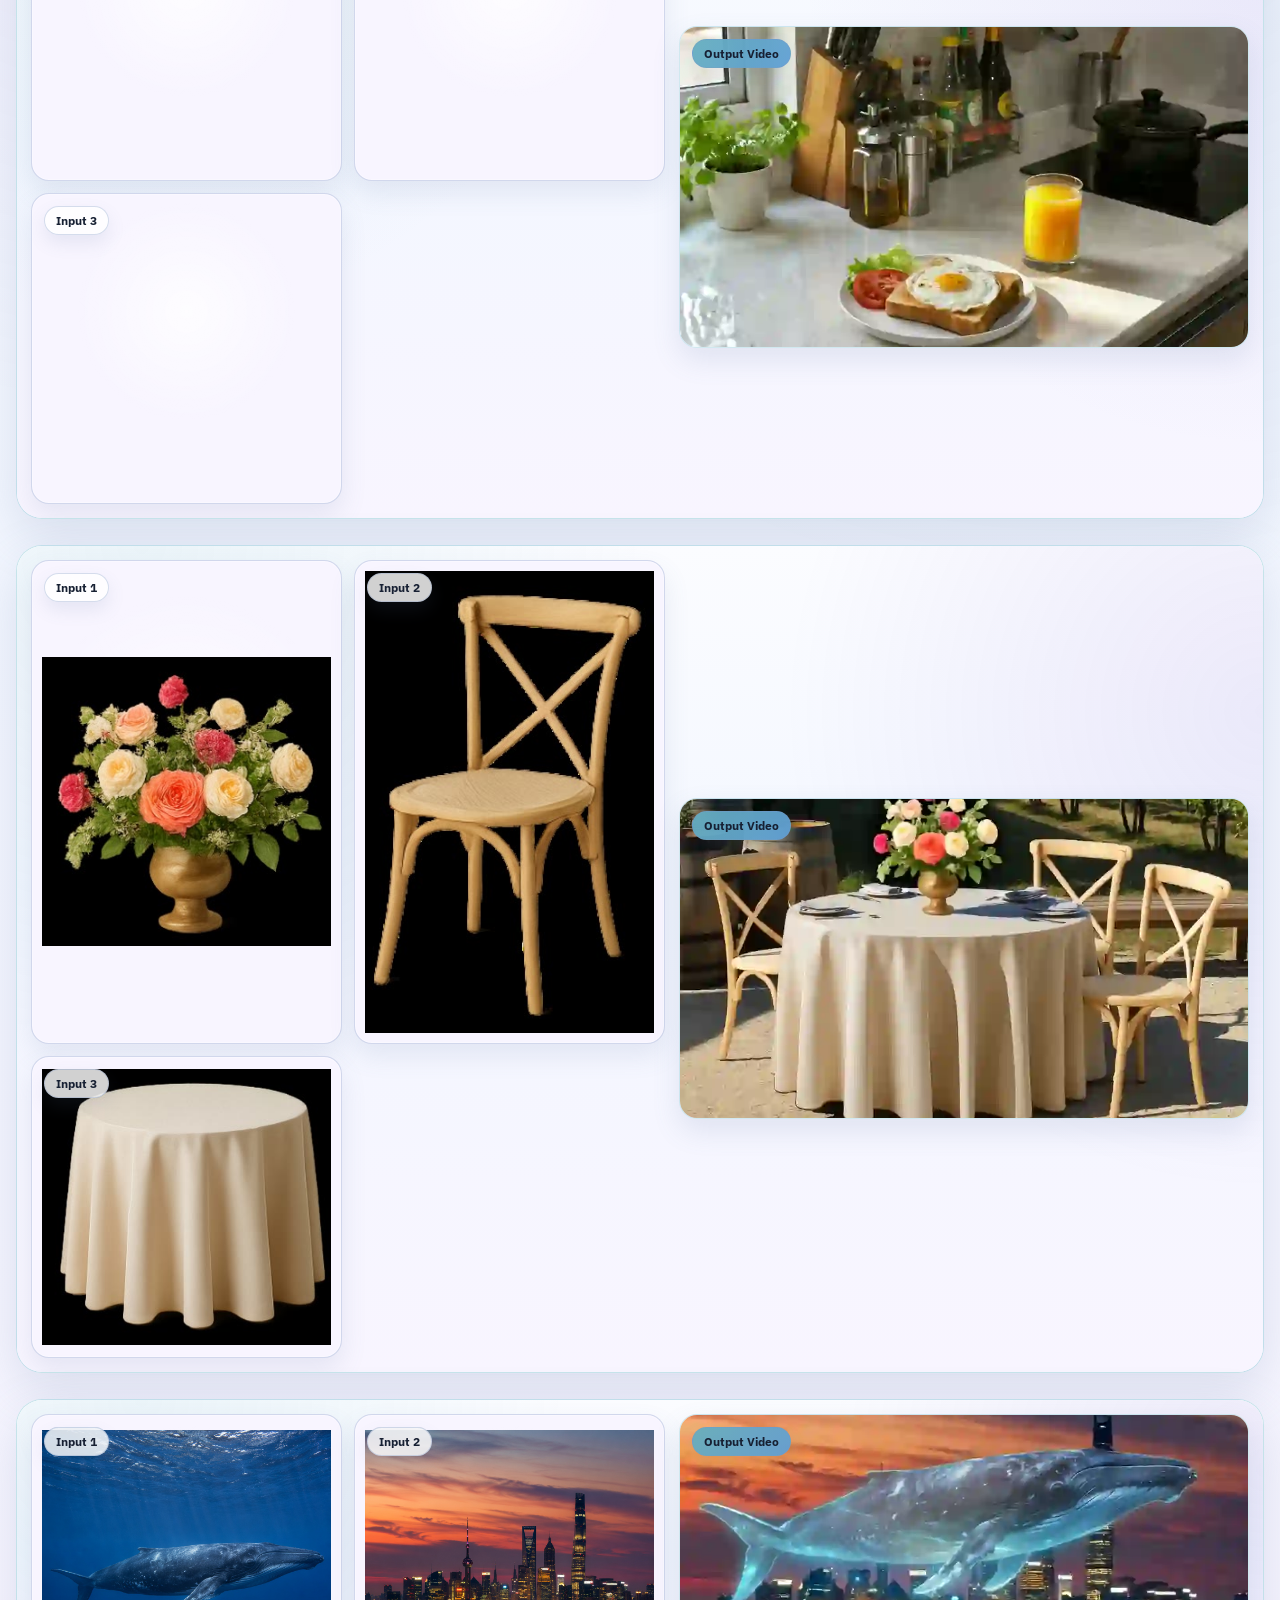
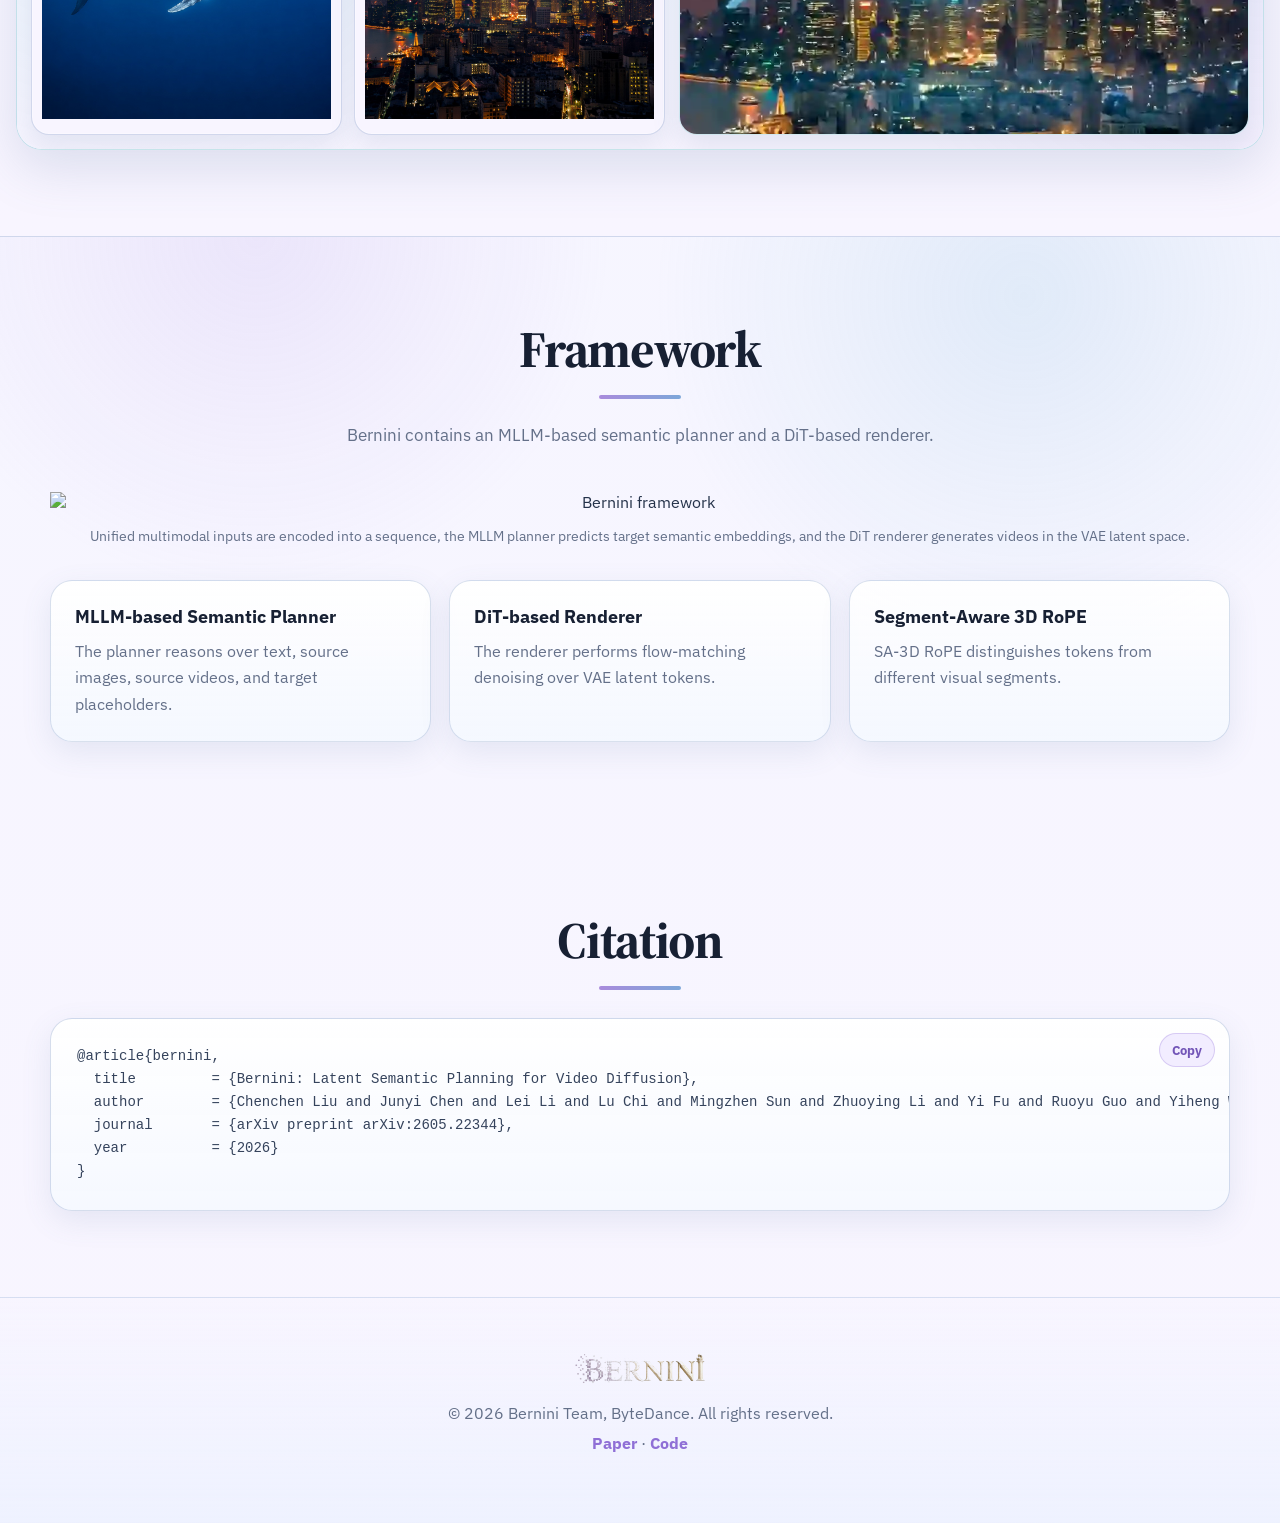
==== commit 2fa20e8f: "update samples & layout details" ====
--- a/test.html
+++ b/test.html
@@ -73,7 +73,8 @@
             </div>
           </div>
 
-          <div class="hero-demo-placeholder">
+          <!-- DEMO VIDEO !!!! -->
+          <!-- <div class="hero-demo-placeholder">
             <div class="demo-video-frame">
               <div class="demo-video-inner">
                 <div class="demo-play-icon"></div>
@@ -81,7 +82,7 @@
                 <p class="demo-placeholder-copy">Placeholder for the Bernini demo video.</p>
               </div>
             </div>
-          </div>
+          </div> -->
         </div>
       </div>
     </header>
@@ -177,21 +178,22 @@
 
     const samples = [
       { title: "Split the frame with a thin black clay line; keep the original war scene on the left and transform the right side into a Russian classical court dance claymation stop-motion scene.", editType: "Style and Scene Editing", type: "v2v", output: true, sourceTitle: "composed1" },
-      { title: "Add two characters to the frame.", editType: "Object Addition", type: "v2v", output: true, sourceTitle: "add1" },
-      { title: "Remove the white sheep on the left side of the frame.", editType: "Object Removal", type: "v2v", output: true, sourceTitle: "删除画面左侧的那一只白羊" },
-      { title: "Add cloudy rainstorm effect, and add two people walking with umbrellas on the roadside.", editType: "Focus Shift", type: "v2v", output: true, sourceTitle: "weather" },
+      { title: "Add two characters to the video and adjust the visuals to a warm, rich vintage tone with golden and ochre-red hues.", editType: "Addition and Tone Adjustment", type: "v2v", output: true, sourceTitle: "add1" },
+      { title: "Remove the white sheep on the left side of the video.", editType: "Object Removal", type: "v2v", output: true, sourceTitle: "删除画面左侧的那一只白羊" },
+      { title: "Add cloudy rainstorm effect, and add two people walking with umbrellas on the roadside.", editType: "Weather Change and Object Addition", type: "v2v", output: true, sourceTitle: "weather" },
       { title: "Change the background from a forest to a scene in front of mountains.", editType: "Background Editing", type: "v2v", output: true, sourceTitle: "将背景由森林修改为在山峰前" },
-      { title: "Change the perspective from head up to overhead to display the movement trajectory of the character", editType: "Camera View Editing", type: "v2v", output: true, sourceTitle: "将平视视角改为俯拍视角，展示人物的运动轨迹" },
-      { title: "Convert the screen to a cyberpunk style, change all lights to neon blue purple color scheme, and add a technological halo.", editType: "Style Transfer", type: "v2v", output: true, sourceTitle: "style" },
+      { title: "Change the head up perspective to an aerial perspective.", editType: "Camera View Editing", type: "v2v", output: true, sourceTitle: "camera" },
+      { title: "Convert the screen to a cyberpunk style, change all lights to neon blue purple color scheme.", editType: "Style Transfer", type: "v2v", output: true, sourceTitle: "style" },
       { title: "Show the strawberries after being left for ten days.", editType: "Temporal Reasoning", type: "v2v", output: true, sourceTitle: "草莓放置十天后的样子" },
       { title: "Make the standing tiger grab the lying tiger with its paw.", editType: "Interaction Editing", type: "v2v", output: true, sourceTitle: "让站着的老虎用爪子去抓躺着的老虎" },
 
-      { title: "Add the specific cat toy from the reference image—a fluffy, light beige, elongated plush toy with colorful braided ribbons at one end—onto the white floor directly in front of the brown cardboard couch, near the tabby cat's dangling front paw.", type: "rv2v", imgExt: "jpg", output: true, sourceTitle: "add" },
-      { title: "Replace the chess pieces in the video with the material shown in the reference image", type: "rv2v", imgExt: "jpg", output: true, sourceTitle: "将视频中的棋子换成图片中棋子的材质" },
-      { title: "Change the video style to the style shown in the reference image", type: "rv2v", imgExt: "jpg", output: true, sourceTitle: "将视频风格改成图片中风格" },
-      { title: "Replace the purple flowers in the video with the white daisies from the reference image, featuring crisp white petals and prominent, textured yellow centers.", type: "rv2v", imgExt: "jpg", output: true, sourceTitle: "11" },
-      { title: "Replace the kettle material in the video with the material shown in the reference image", type: "rv2v", imgExt: "jpg", output: true, sourceTitle: "将视频中的水壶的材质换成图片中的材质" },
-      { title: "Generate weather similar to the reference image", type: "rv2v", imgExt: "jpg", output: true, sourceTitle: "发生类似参考图的天气" }
+      { title: "Add the specific cat toy from the reference image—a fluffy, light beige, elongated plush toy with colorful braided ribbons at one end—onto the white floor directly in front of the brown cardboard couch, near the tabby cat's dangling front paw.", editType: "Object Addition", type: "rv2v", imgExt: "jpg", output: true, sourceTitle: "add" },
+      { title: "Replace the chess pieces in the video with the material shown in the reference image", editType: "Material Change", type: "rv2v", imgExt: "jpg", output: true, sourceTitle: "将视频中的棋子换成图片中棋子的材质" },
+      { title: "Change the video style to the style shown in the reference image", editType: "Style Transfer", type: "rv2v", imgExt: "jpg", output: true, sourceTitle: "将视频风格改成图片中风格" },
+      { title: "Replace the purple flowers in the video with the white daisies from the reference image, featuring crisp white petals and prominent, textured yellow centers.", editType: "Object Replacement", type: "rv2v", imgExt: "jpg", output: true, sourceTitle: "11" },
+      { title: "Replace the kettle material in the video with the material shown in the reference image", editType: "Material Change", type: "rv2v", imgExt: "jpg", output: true, sourceTitle: "将视频中的水壶的材质换成图片中的材质" },
+      { title: "Generate weather similar to the reference image", editType: "Weather Change", type: "rv2v", imgExt: "jpg", output: true, sourceTitle: "发生类似参考图的天气" }
+    
     ];
 
     /*
@@ -287,30 +289,22 @@
       const sourcePoster = `${baseTitle}_sourcevid.webp`;
       const outputVideo = sample.output ? `${baseTitle}_outputvid_web.mp4` : `${baseTitle}_sourcevid_web.mp4`;
       const outputPoster = sample.output ? `${baseTitle}_outputvid.webp` : `${baseTitle}_sourcevid.webp`;
-      const badge = sample.type === "rv2v" ? "RV2V" : (sample.editType || "Video Editing");
+      // const badge = sample.type === "rv2v" ? "RV2V" : (sample.editType || "Video Editing");
+      const badge = sample.editType || (sample.type === "rv2v" ? "RV2V" : "Video Editing");
       const isRv2v = !!sample.imgExt;
 
       return `
         <article class="video-item sample-card ${isRv2v ? "rv2v-card" : ""}" data-preview-title="${sample.title}">
-          ${isRv2v ? `
-            <div class="rv2v-card-head">
-              <span>Reference-guided editing</span>
-              <strong>RV2V</strong>
-            </div>
-          ` : ""}
-
           <div class="sample-media-grid ${isRv2v ? "has-reference" : ""}">
             ${makeReferenceImage(sample)}
 
             <div class="sample-video-pair">
               <div class="sample-video-block">
                 ${makeVideo(sourceVideo, sourcePoster, `Source video for ${sample.title}`, sample.type)}
-                <span>Before</span>
               </div>
 
               <div class="sample-video-block sample-output-block">
                 ${makeVideo(outputVideo, outputPoster, `Output video for ${sample.title}`, sample.type)}
-                <span>${sample.output ? "After" : "Source only"}</span>
               </div>
             </div>
           </div>
--- a/styles.css
+++ b/styles.css
@@ -591,31 +591,6 @@
   box-shadow: 0 26px 72px rgba(90, 113, 156, .28), 0 0 0 1px rgba(178, 146, 246, .22);
 }
 
-.rv2v-card-head {
-  display: flex;
-  align-items: center;
-  justify-content: space-between;
-  gap: 12px;
-  padding: 13px 16px 0;
-  color: var(--text-muted);
-  background: transparent;
-}
-
-.rv2v-card-head span {
-  font-size: 13px;
-  font-weight: 800;
-  letter-spacing: .02em;
-}
-
-.rv2v-card-head strong {
-  padding: 4px 9px;
-  border-radius: 999px;
-  color: #fff;
-  font-size: 11px;
-  background: linear-gradient(135deg, #a47cee, #6f9de8);
-  box-shadow: 0 8px 18px rgba(111, 157, 232, .22);
-}
-
 #rv2v .sample-media-grid.has-reference {
   display: grid;
   grid-template-columns: minmax(150px, .82fr) minmax(0, 1.9fr);
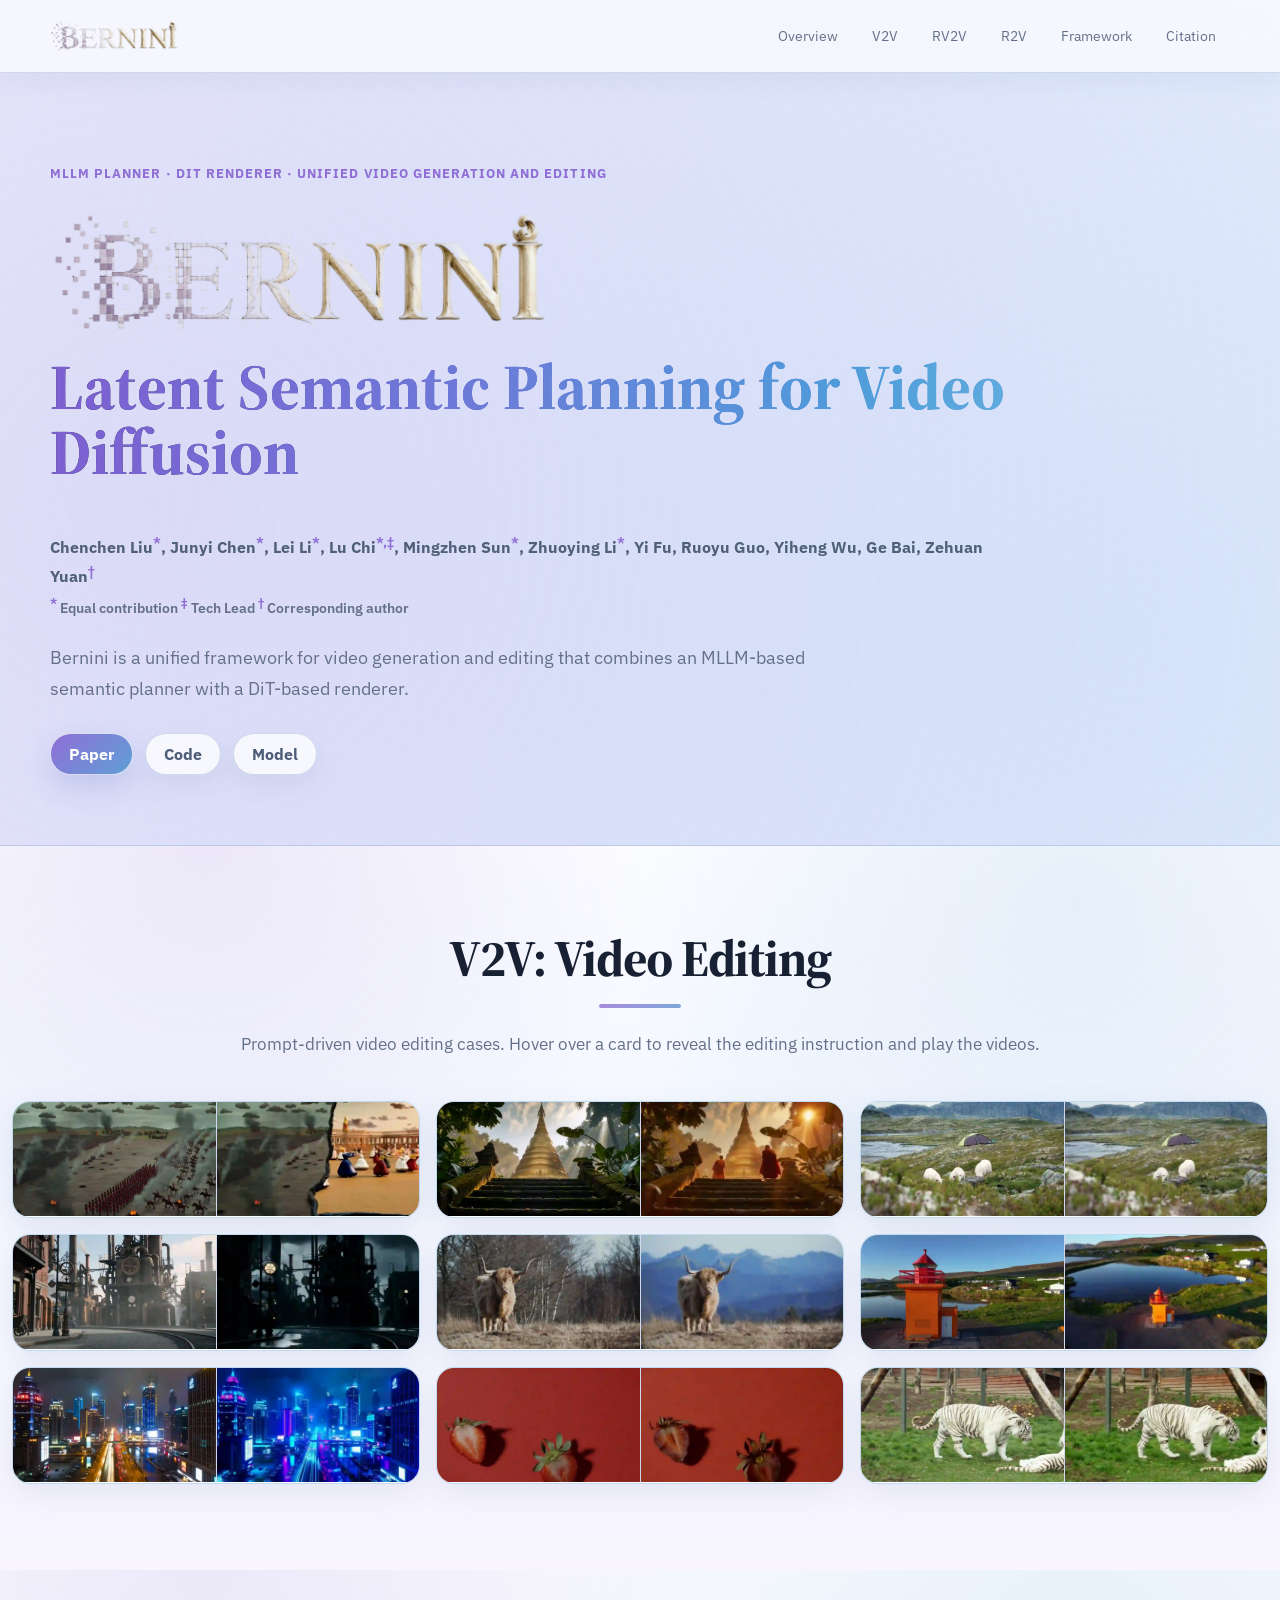
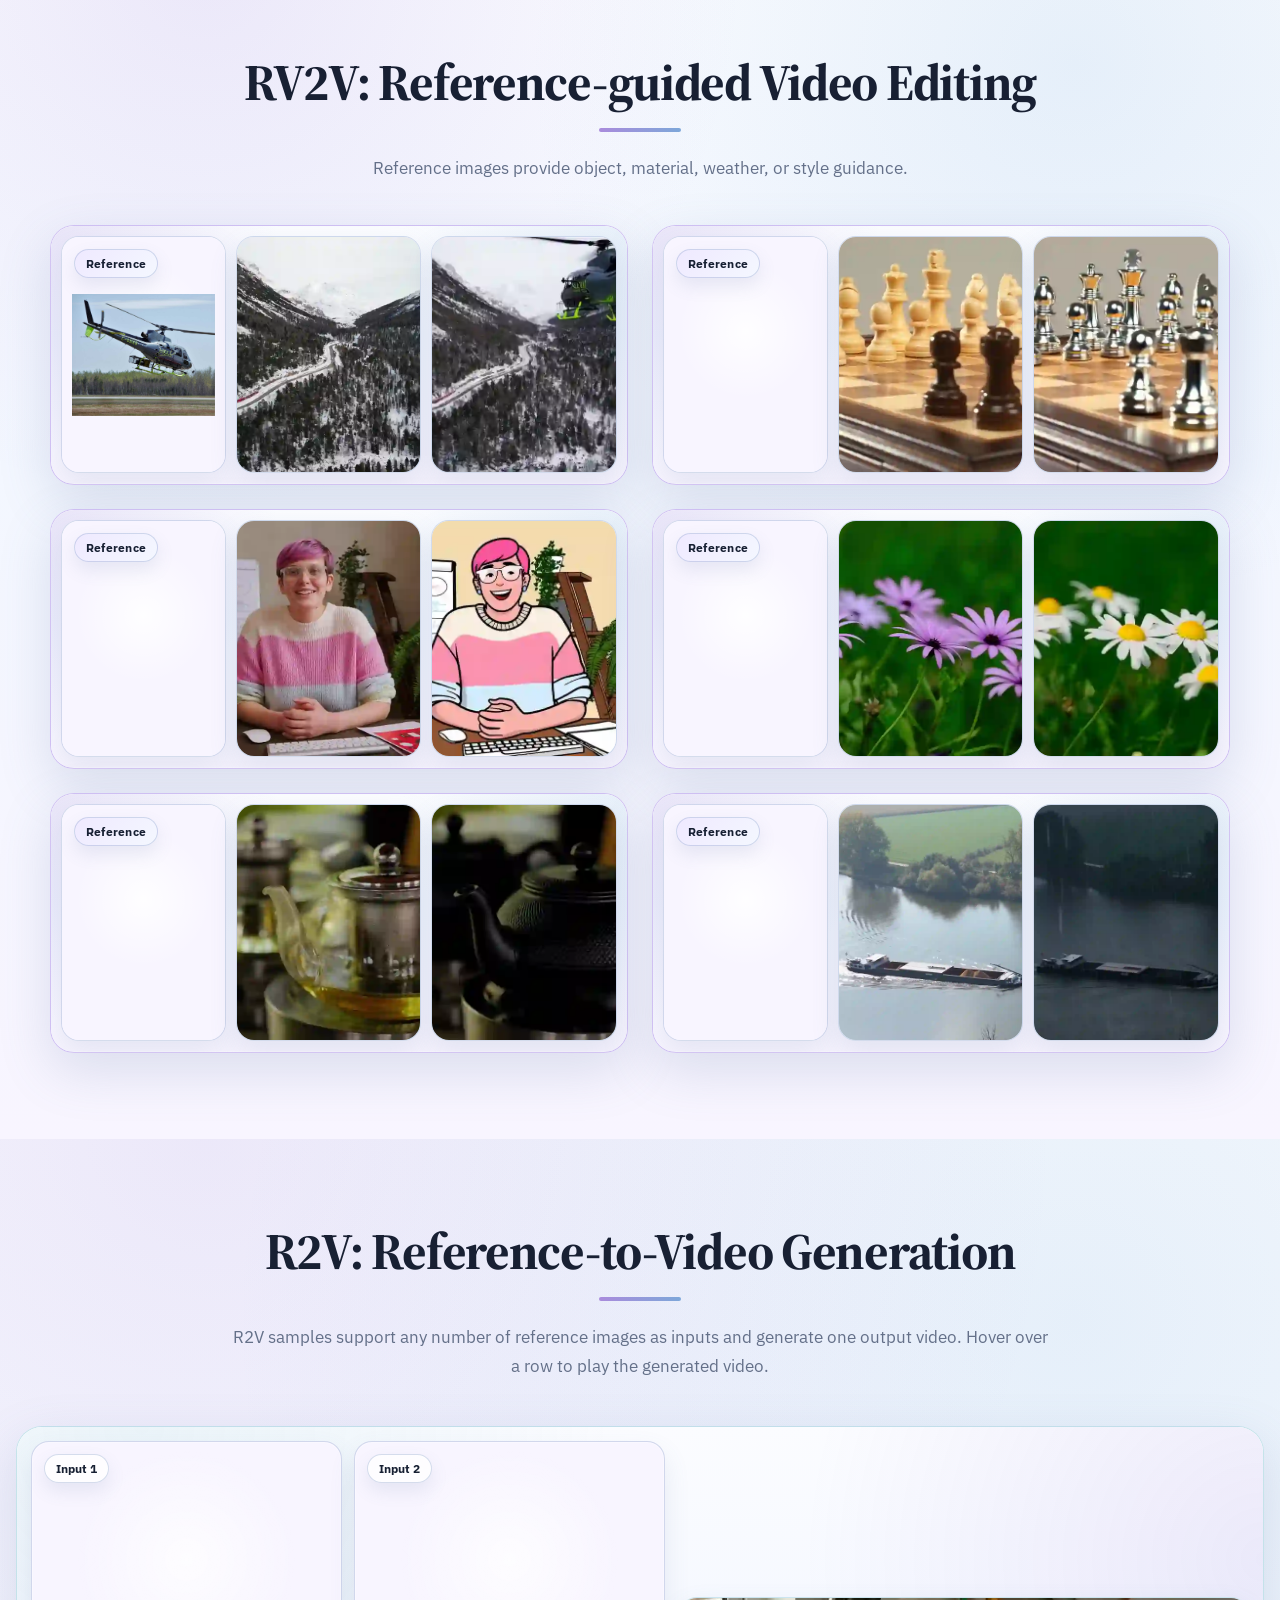
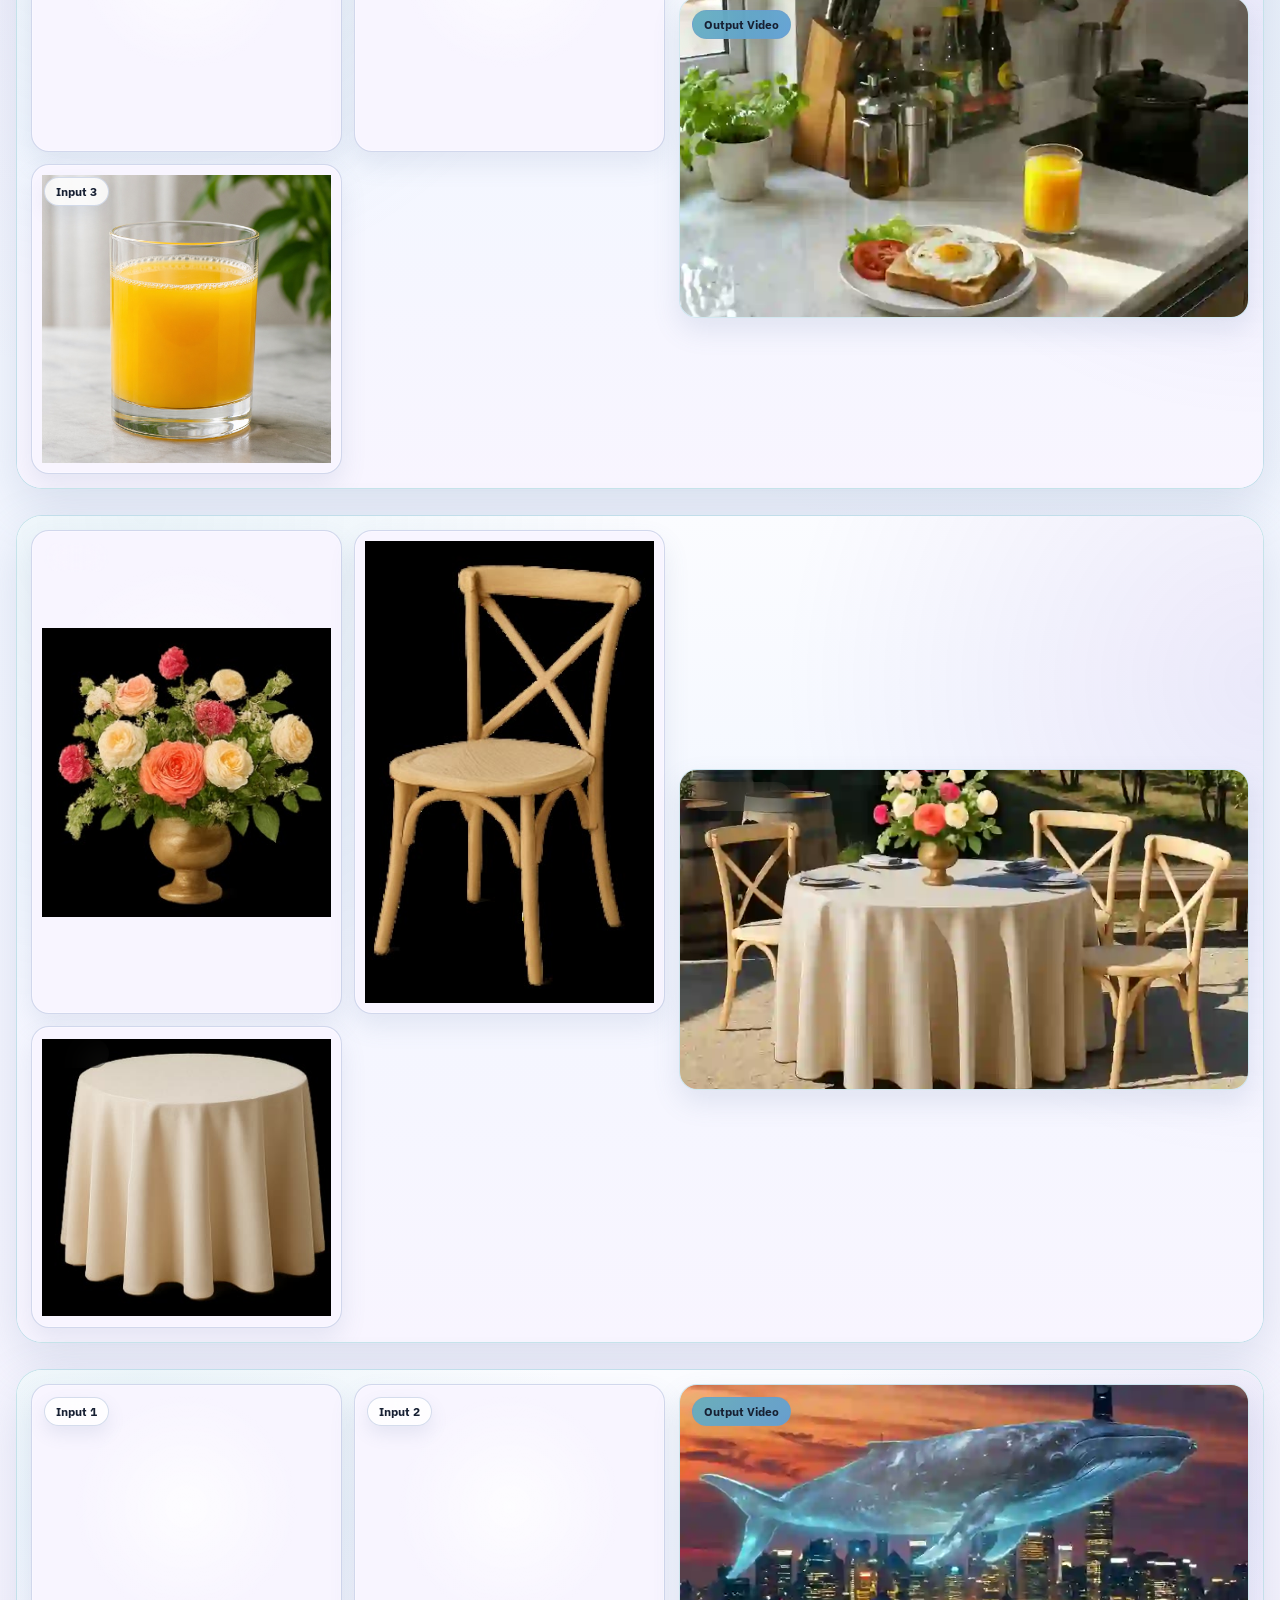
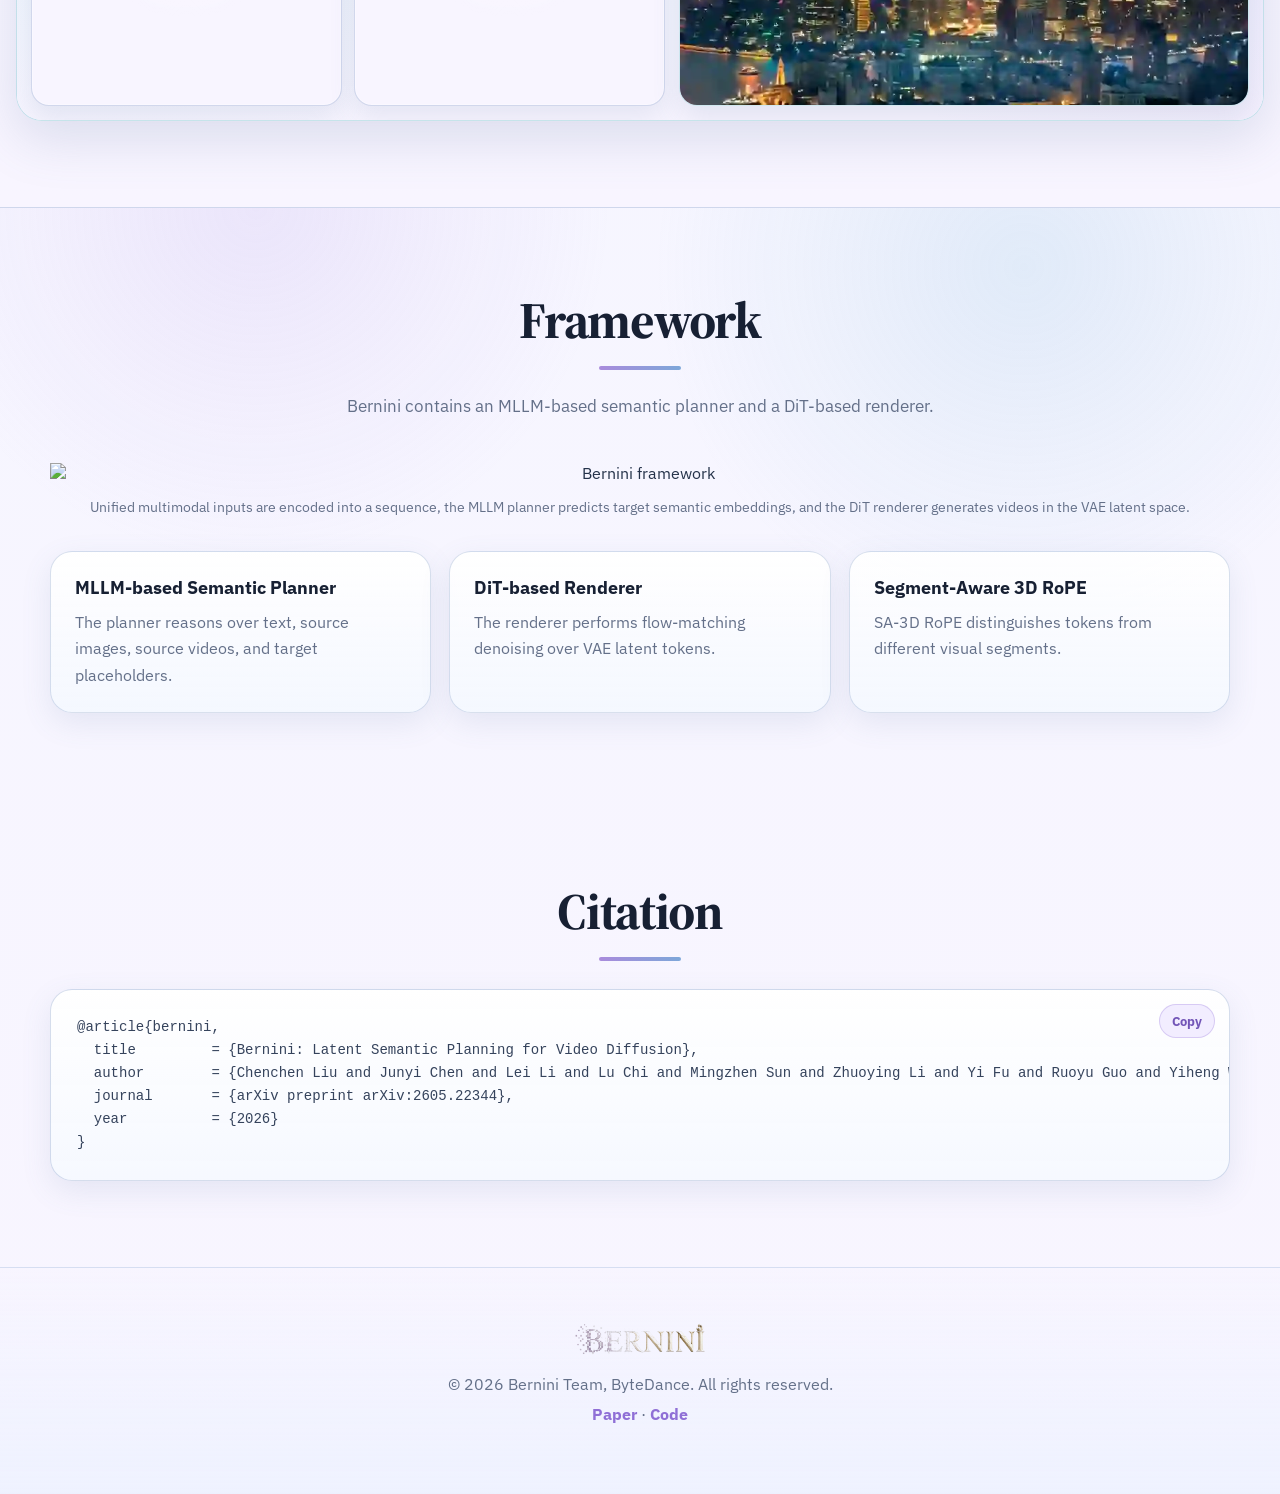
==== commit 53799640: "update test" ====
--- a/test.html
+++ b/test.html
@@ -90,7 +90,7 @@
     <section class="section section-centered dark-showcase" id="v2v">
       <div class="container v2v-container">
         <h2 class="section-title">V2V: Video Editing</h2>
-        <p class="section-copy">Prompt-driven video editing cases. Hover over a card to reveal the editing instruction and play the before/after videos.</p>
+        <p class="section-copy">Prompt-driven video editing cases. Hover over a card to reveal the editing instruction and play the videos.</p>
         <div class="video-grid" id="v2v-grid"></div>
       </div>
     </section>
@@ -98,7 +98,7 @@
     <section class="section section-centered dark-showcase" id="rv2v">
       <div class="container">
         <h2 class="section-title">RV2V: Reference-guided Video Editing</h2>
-        <p class="section-copy">Reference images provide appearance, identity, material, weather, style, or scene guidance.</p>
+        <p class="section-copy">Reference images provide object, material, weather, or style guidance.</p>
         <div class="video-grid" id="rv2v-grid"></div>
       </div>
     </section>
@@ -178,7 +178,7 @@
 
     const samples = [
       { title: "Split the frame with a thin black clay line; keep the original war scene on the left and transform the right side into a Russian classical court dance claymation stop-motion scene.", editType: "Style and Scene Editing", type: "v2v", output: true, sourceTitle: "composed1" },
-      { title: "Add two characters to the video and adjust the visuals to a warm, rich vintage tone with golden and ochre-red hues.", editType: "Addition and Tone Adjustment", type: "v2v", output: true, sourceTitle: "add1" },
+      { title: "Add two characters to the video and adjust the visuals to a warm, rich vintage tone with golden and ochre-red hues.", editType: "Object Addition and Tone Adjustment", type: "v2v", output: true, sourceTitle: "add1" },
       { title: "Remove the white sheep on the left side of the video.", editType: "Object Removal", type: "v2v", output: true, sourceTitle: "删除画面左侧的那一只白羊" },
       { title: "Add cloudy rainstorm effect, and add two people walking with umbrellas on the roadside.", editType: "Weather Change and Object Addition", type: "v2v", output: true, sourceTitle: "weather" },
       { title: "Change the background from a forest to a scene in front of mountains.", editType: "Background Editing", type: "v2v", output: true, sourceTitle: "将背景由森林修改为在山峰前" },
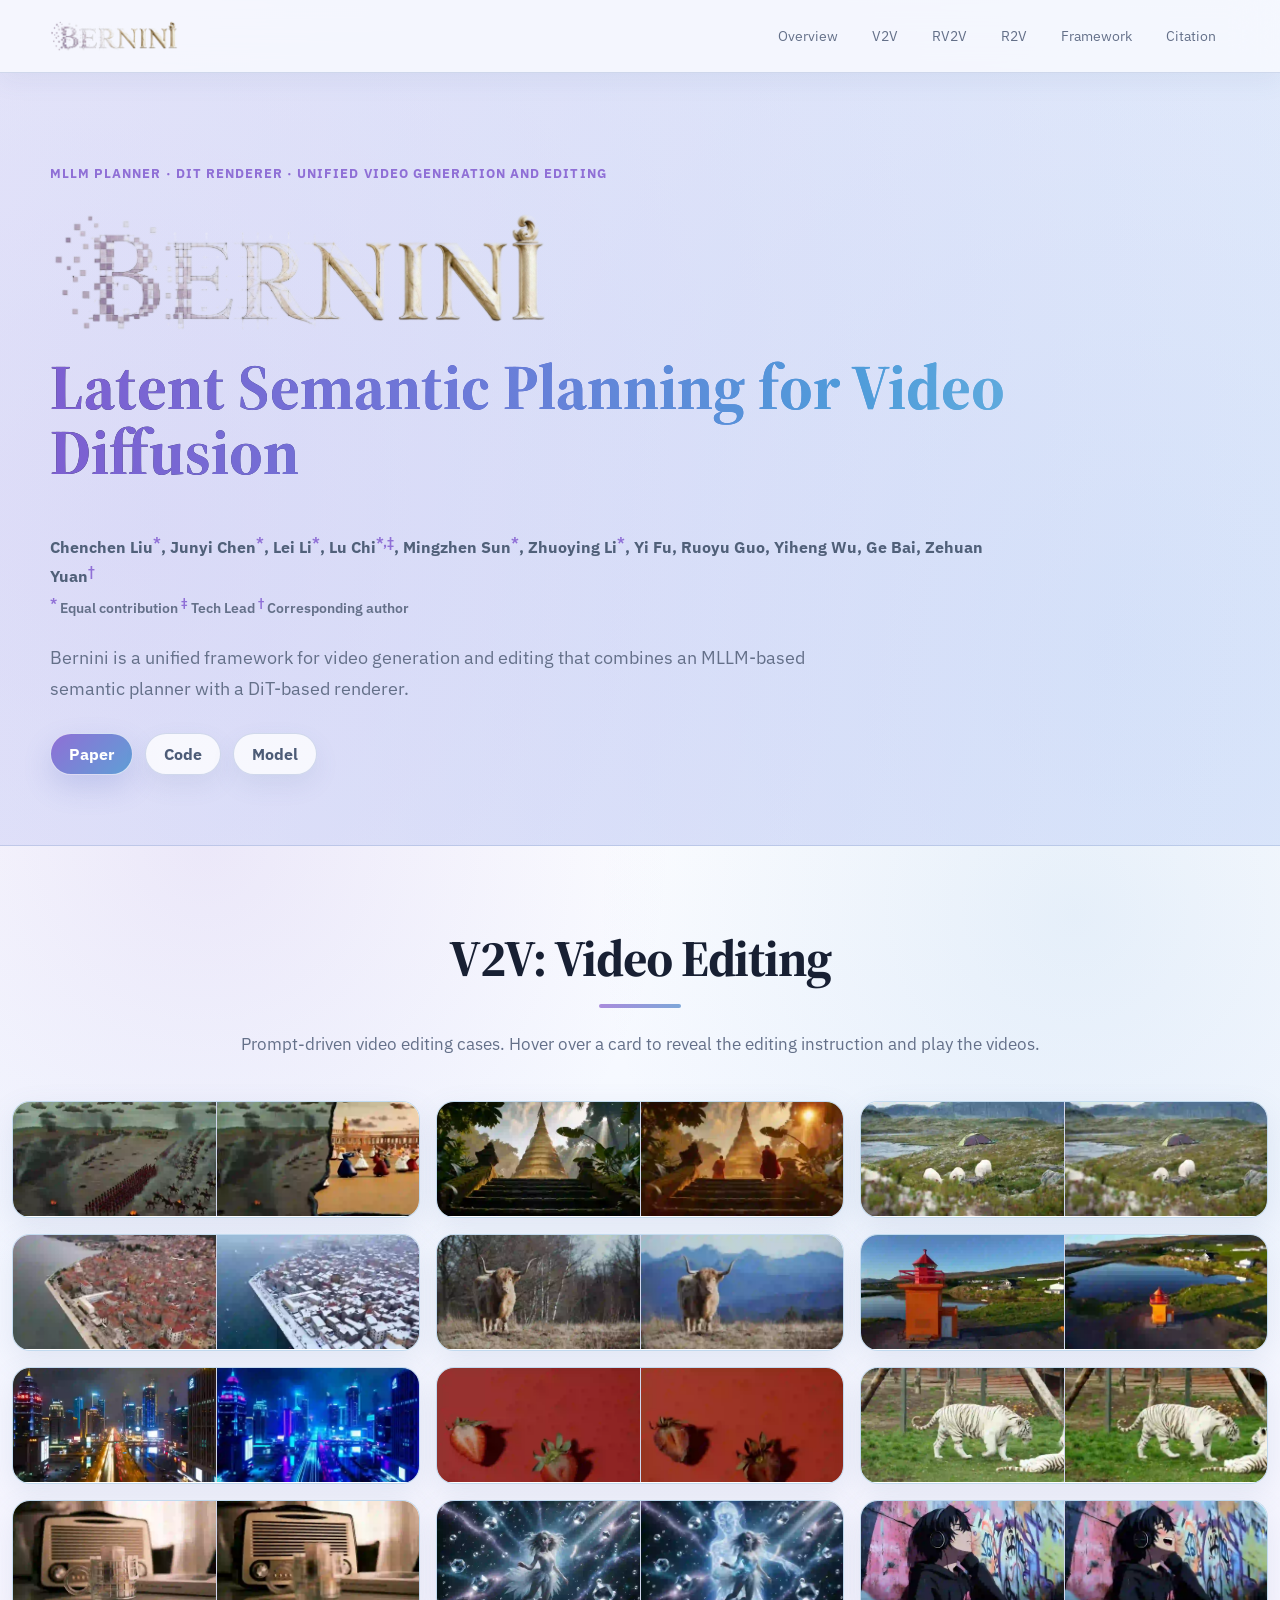
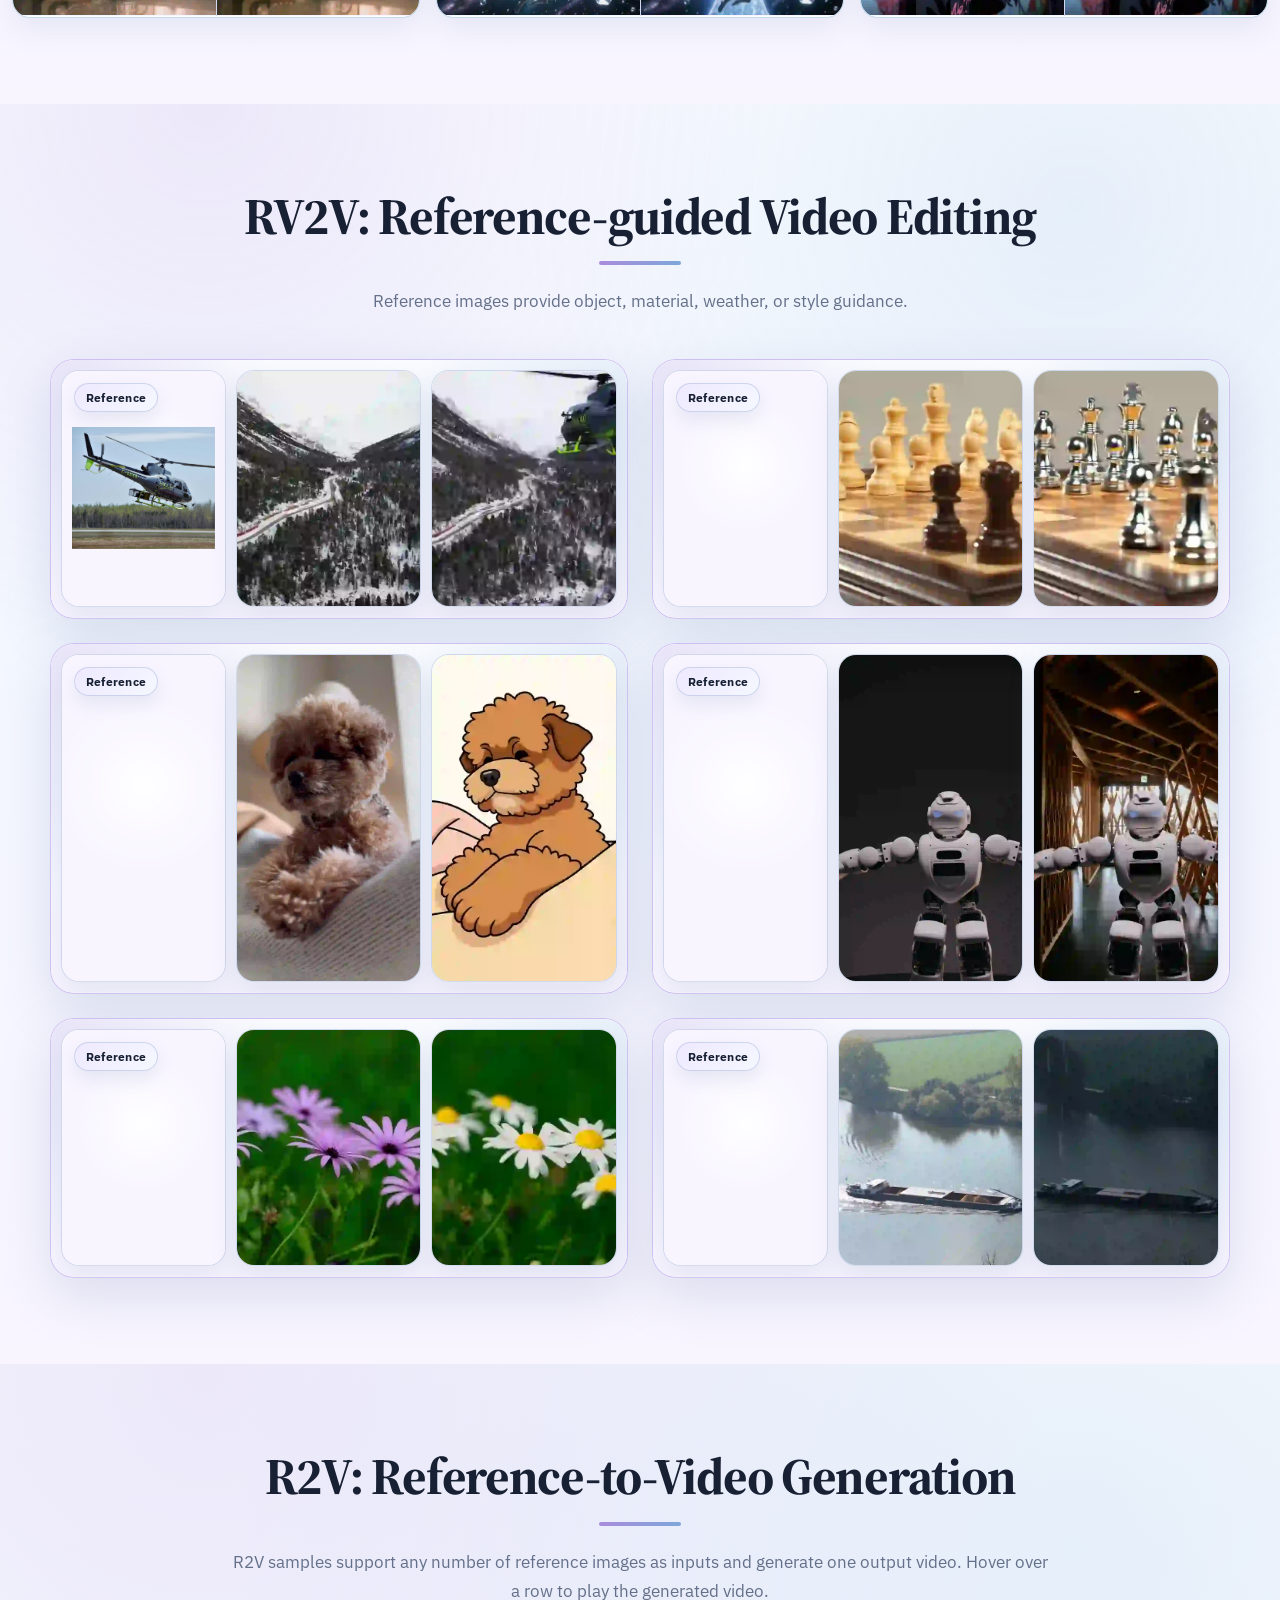
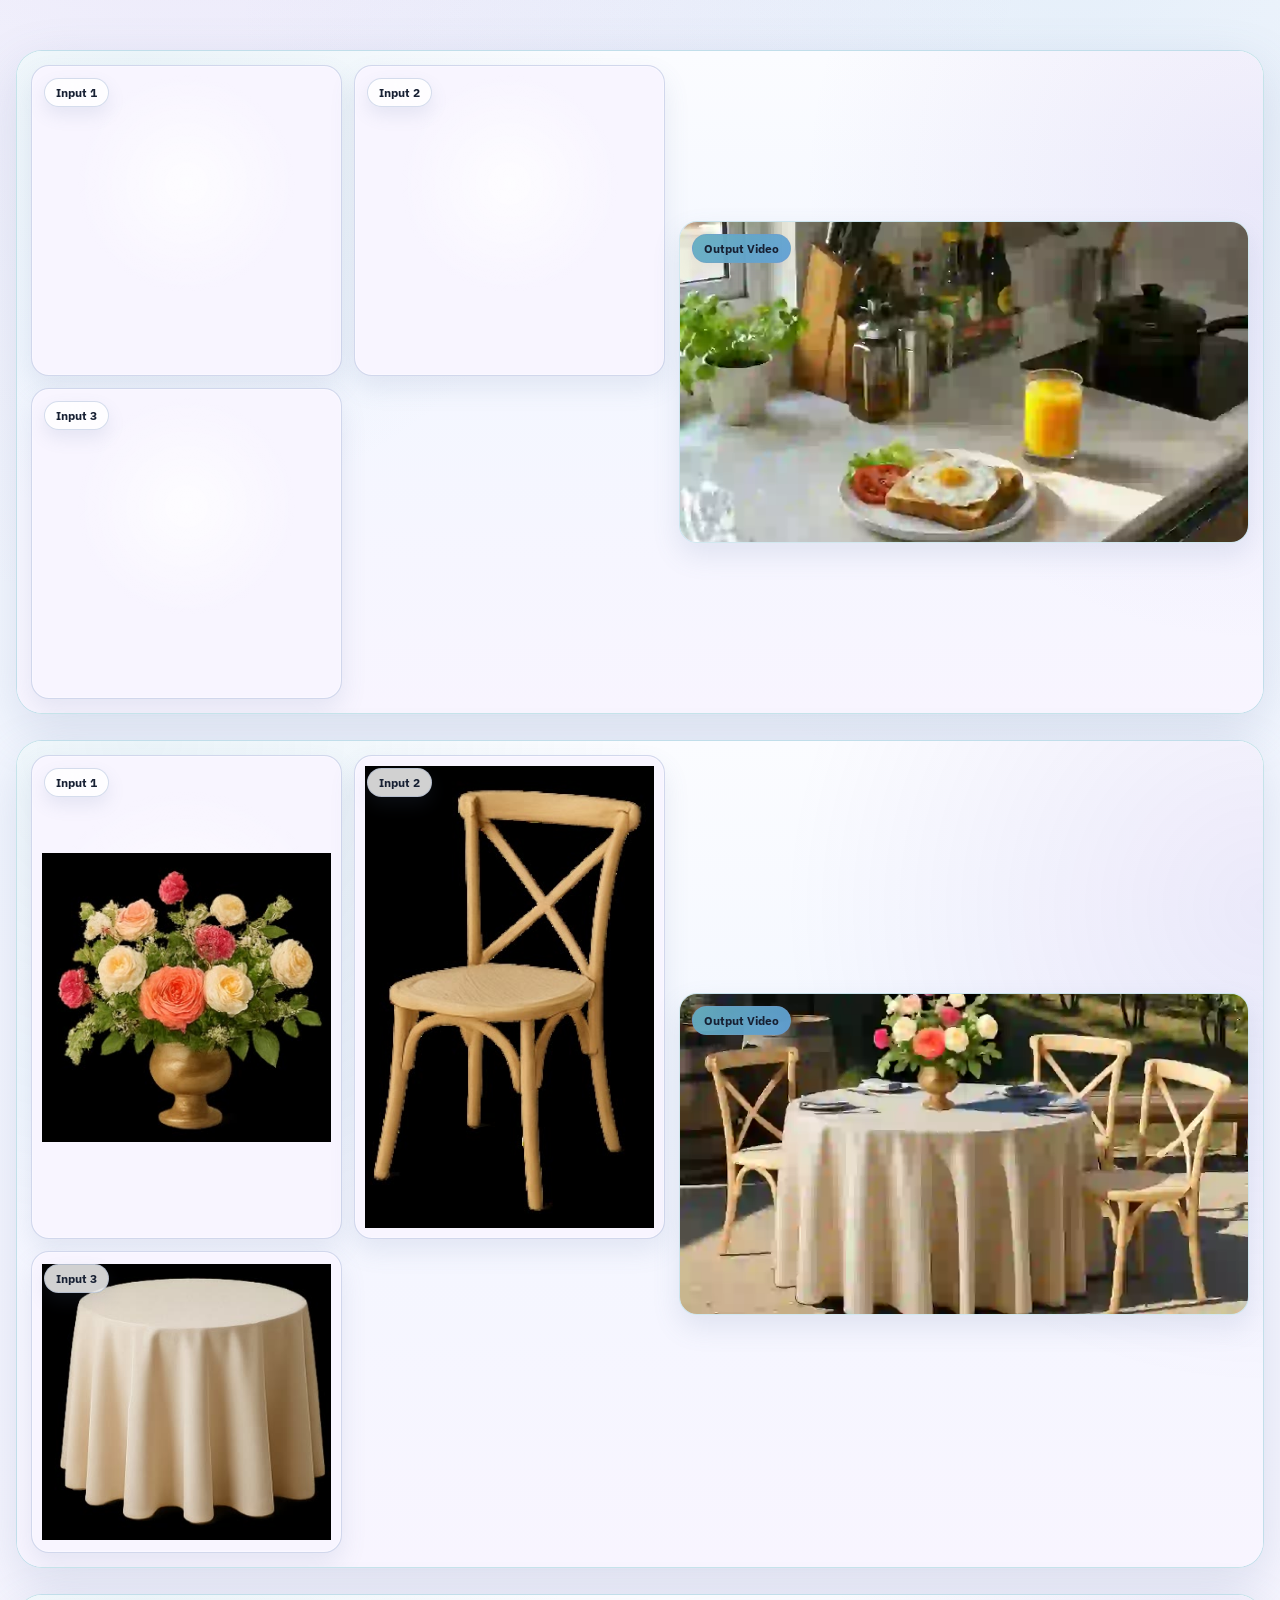
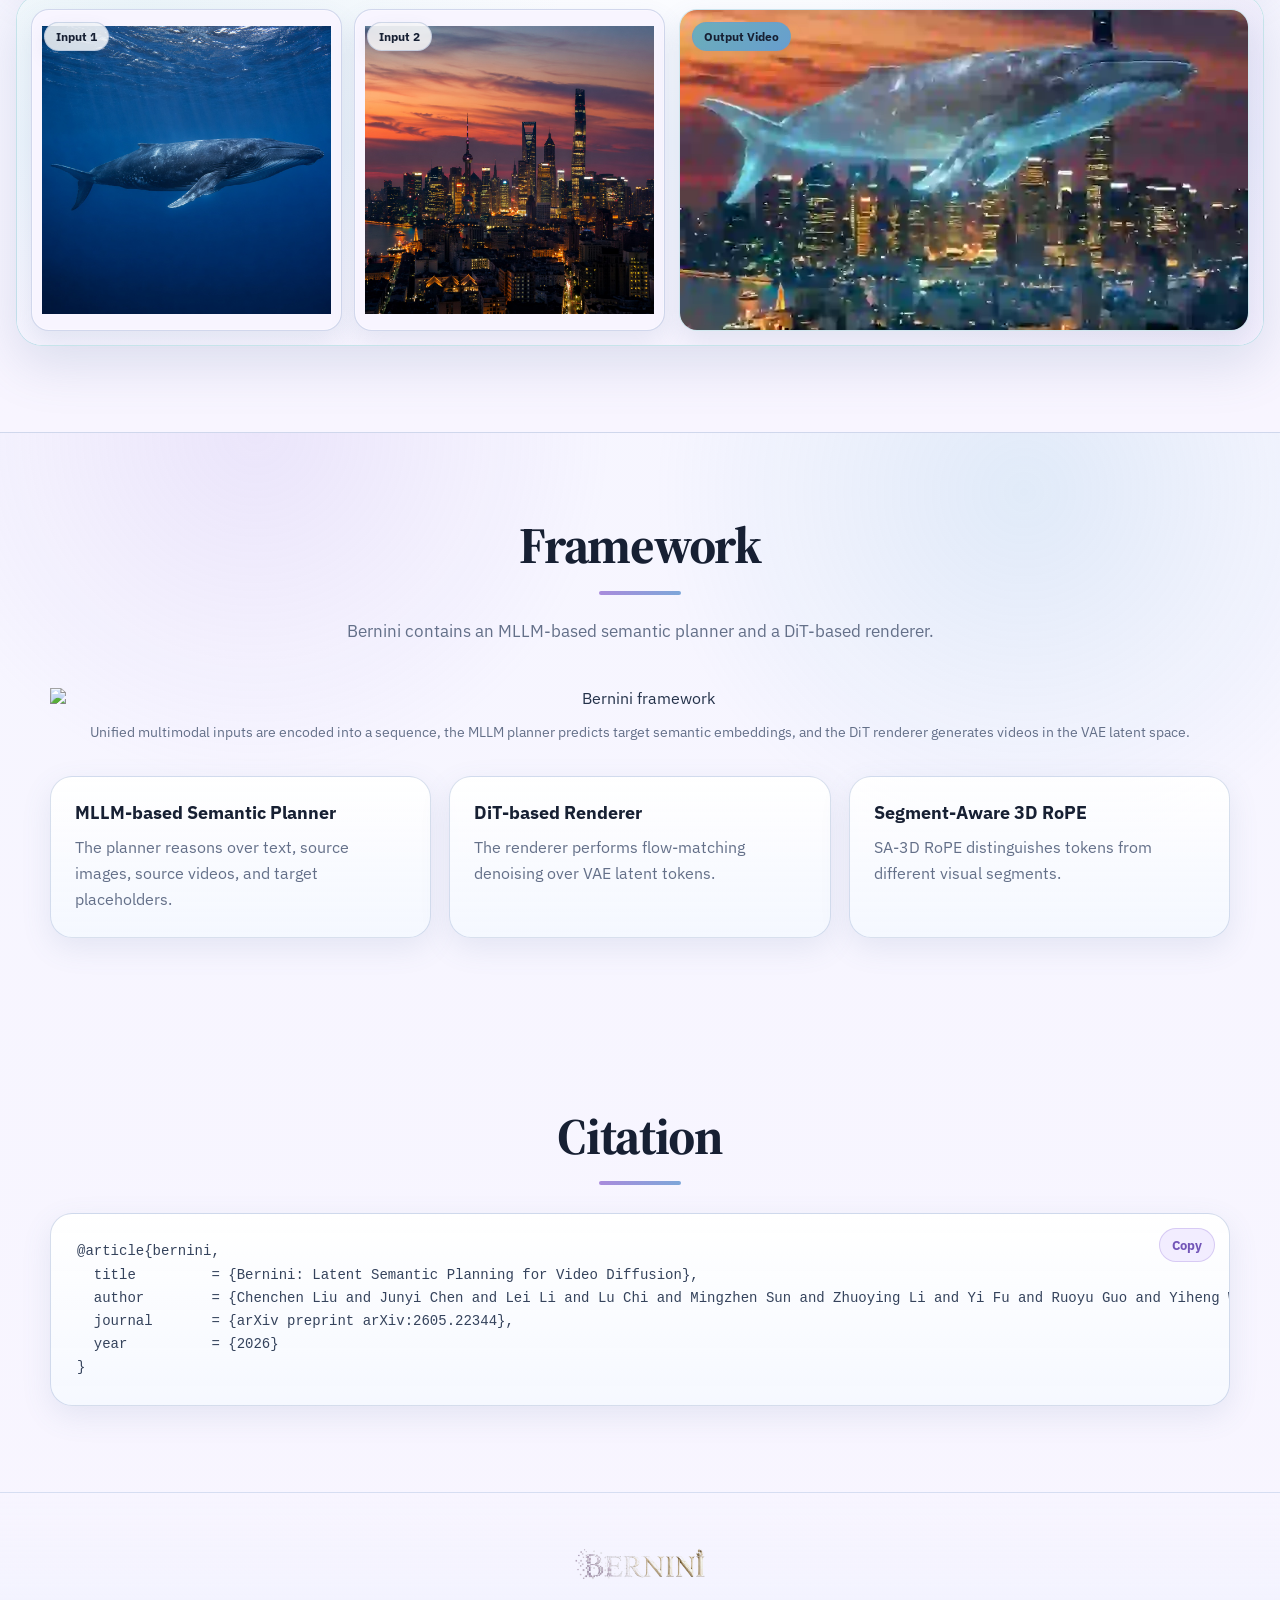
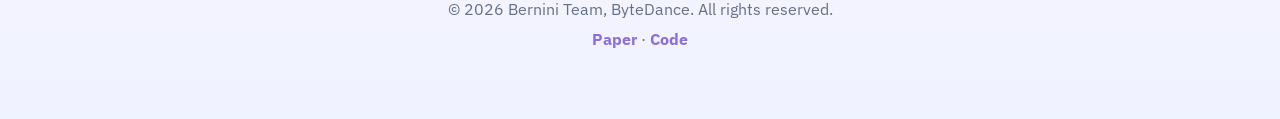
==== commit 74a5edce: "update cases" ====
--- a/test.html
+++ b/test.html
@@ -180,18 +180,21 @@
       { title: "Split the frame with a thin black clay line; keep the original war scene on the left and transform the right side into a Russian classical court dance claymation stop-motion scene.", editType: "Style and Scene Editing", type: "v2v", output: true, sourceTitle: "composed1" },
       { title: "Add two characters to the video and adjust the visuals to a warm, rich vintage tone with golden and ochre-red hues.", editType: "Object Addition and Tone Adjustment", type: "v2v", output: true, sourceTitle: "add1" },
       { title: "Remove the white sheep on the left side of the video.", editType: "Object Removal", type: "v2v", output: true, sourceTitle: "删除画面左侧的那一只白羊" },
-      { title: "Add cloudy rainstorm effect, and add two people walking with umbrellas on the roadside.", editType: "Weather Change and Object Addition", type: "v2v", output: true, sourceTitle: "weather" },
+      { title: "Convert the video into an immersive snowy winter wonderland.", editType: "Weather Change", type: "v2v", output: true, sourceTitle: "weather" },
       { title: "Change the background from a forest to a scene in front of mountains.", editType: "Background Editing", type: "v2v", output: true, sourceTitle: "将背景由森林修改为在山峰前" },
       { title: "Change the head up perspective to an aerial perspective.", editType: "Camera View Editing", type: "v2v", output: true, sourceTitle: "camera" },
       { title: "Convert the screen to a cyberpunk style, change all lights to neon blue purple color scheme.", editType: "Style Transfer", type: "v2v", output: true, sourceTitle: "style" },
       { title: "Show the strawberries after being left for ten days.", editType: "Temporal Reasoning", type: "v2v", output: true, sourceTitle: "草莓放置十天后的样子" },
       { title: "Make the standing tiger grab the lying tiger with its paw.", editType: "Interaction Editing", type: "v2v", output: true, sourceTitle: "让站着的老虎用爪子去抓躺着的老虎" },
+      { title: "Shift the focus to the radio behind.", editType: "Focus Shift", type: "v2v", output: true, sourceTitle: "focus" },
+      { title: "A translucent phantom of an ancient astral deity emerges from the void, echoing the girl’s movements.", editType: "Add Effect", type: "v2v", output: true, sourceTitle: "effect" },
+      { title: "Change the character's expression to a happy laugh.", editType: "Expression Change", type: "v2v", output: true, sourceTitle: "expression" },
 
       { title: "Add the specific cat toy from the reference image—a fluffy, light beige, elongated plush toy with colorful braided ribbons at one end—onto the white floor directly in front of the brown cardboard couch, near the tabby cat's dangling front paw.", editType: "Object Addition", type: "rv2v", imgExt: "jpg", output: true, sourceTitle: "add" },
       { title: "Replace the chess pieces in the video with the material shown in the reference image", editType: "Material Change", type: "rv2v", imgExt: "jpg", output: true, sourceTitle: "将视频中的棋子换成图片中棋子的材质" },
       { title: "Change the video style to the style shown in the reference image", editType: "Style Transfer", type: "rv2v", imgExt: "jpg", output: true, sourceTitle: "将视频风格改成图片中风格" },
+      { title: "Change the background according to the reference image.", editType: "Background Change", type: "rv2v", imgExt: "jpg", output: true, sourceTitle: "background" },
       { title: "Replace the purple flowers in the video with the white daisies from the reference image, featuring crisp white petals and prominent, textured yellow centers.", editType: "Object Replacement", type: "rv2v", imgExt: "jpg", output: true, sourceTitle: "11" },
-      { title: "Replace the kettle material in the video with the material shown in the reference image", editType: "Material Change", type: "rv2v", imgExt: "jpg", output: true, sourceTitle: "将视频中的水壶的材质换成图片中的材质" },
       { title: "Generate weather similar to the reference image", editType: "Weather Change", type: "rv2v", imgExt: "jpg", output: true, sourceTitle: "发生类似参考图的天气" }
     
     ];
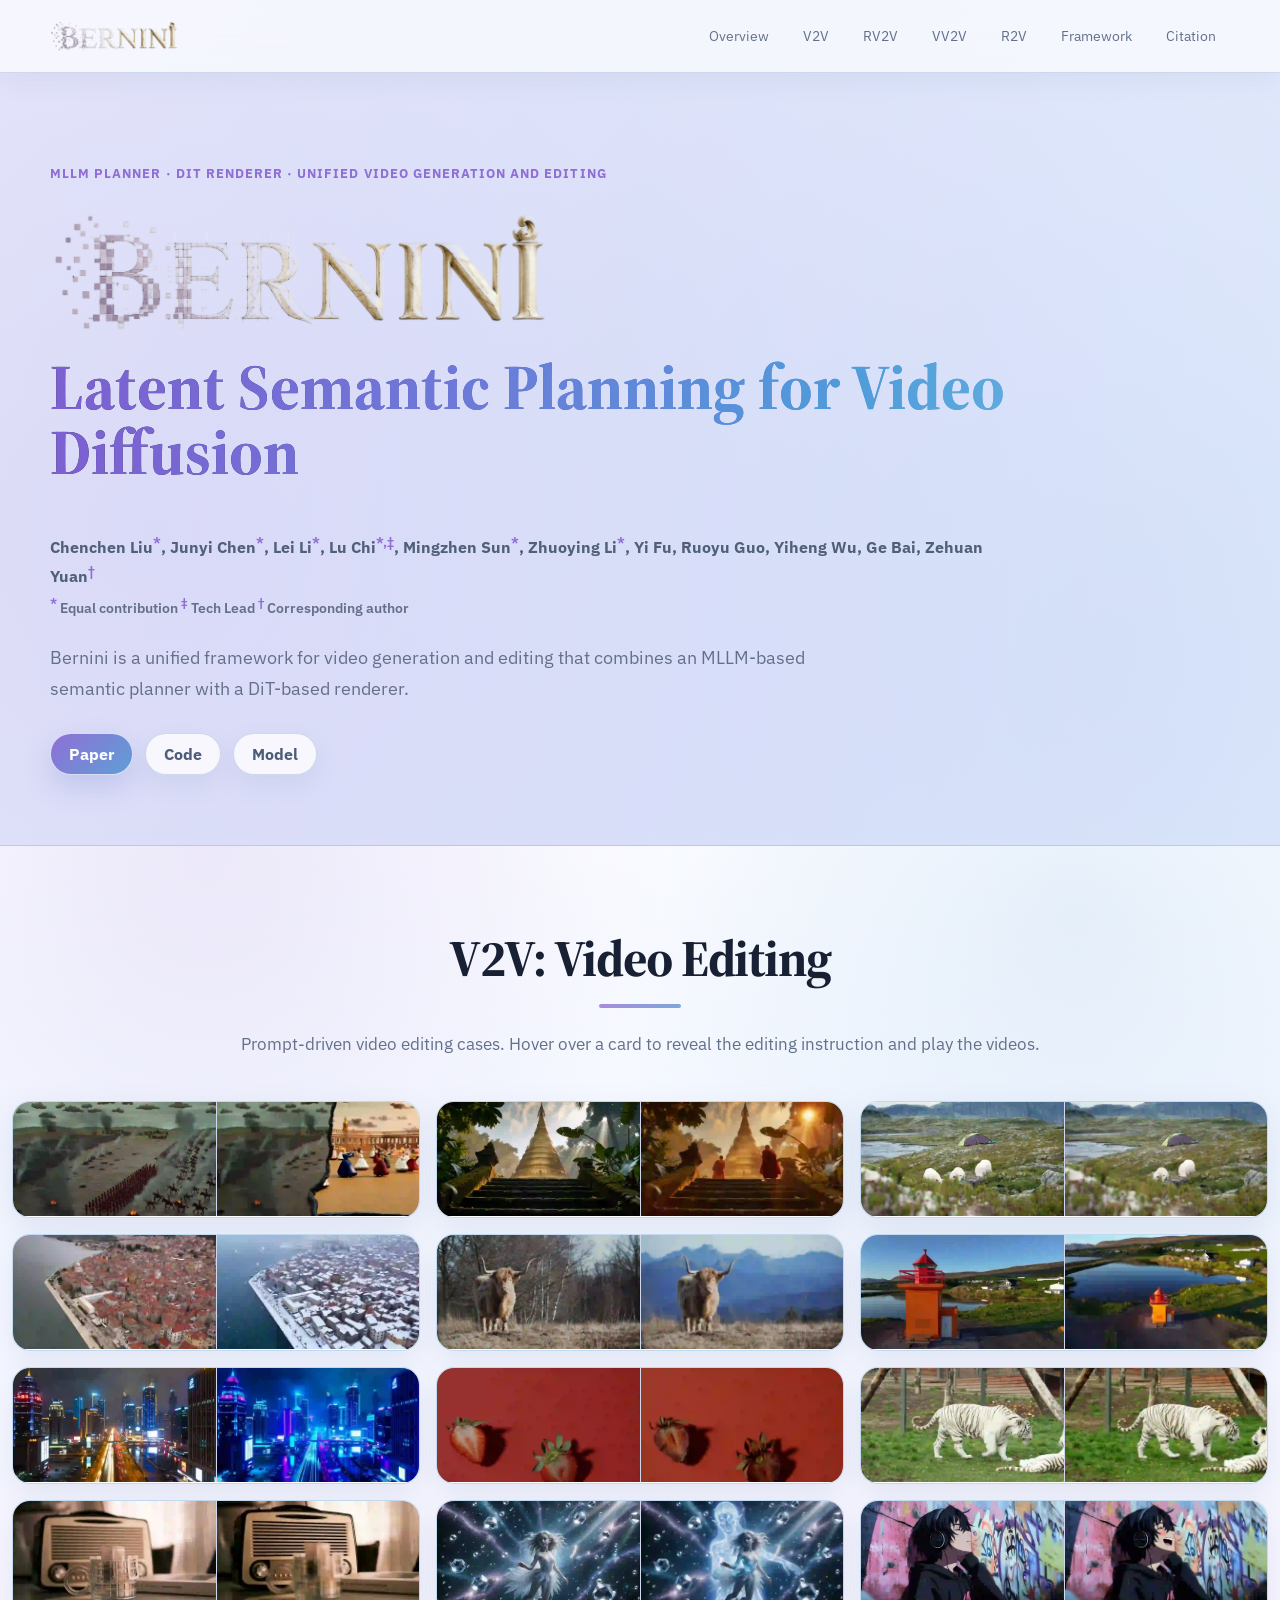
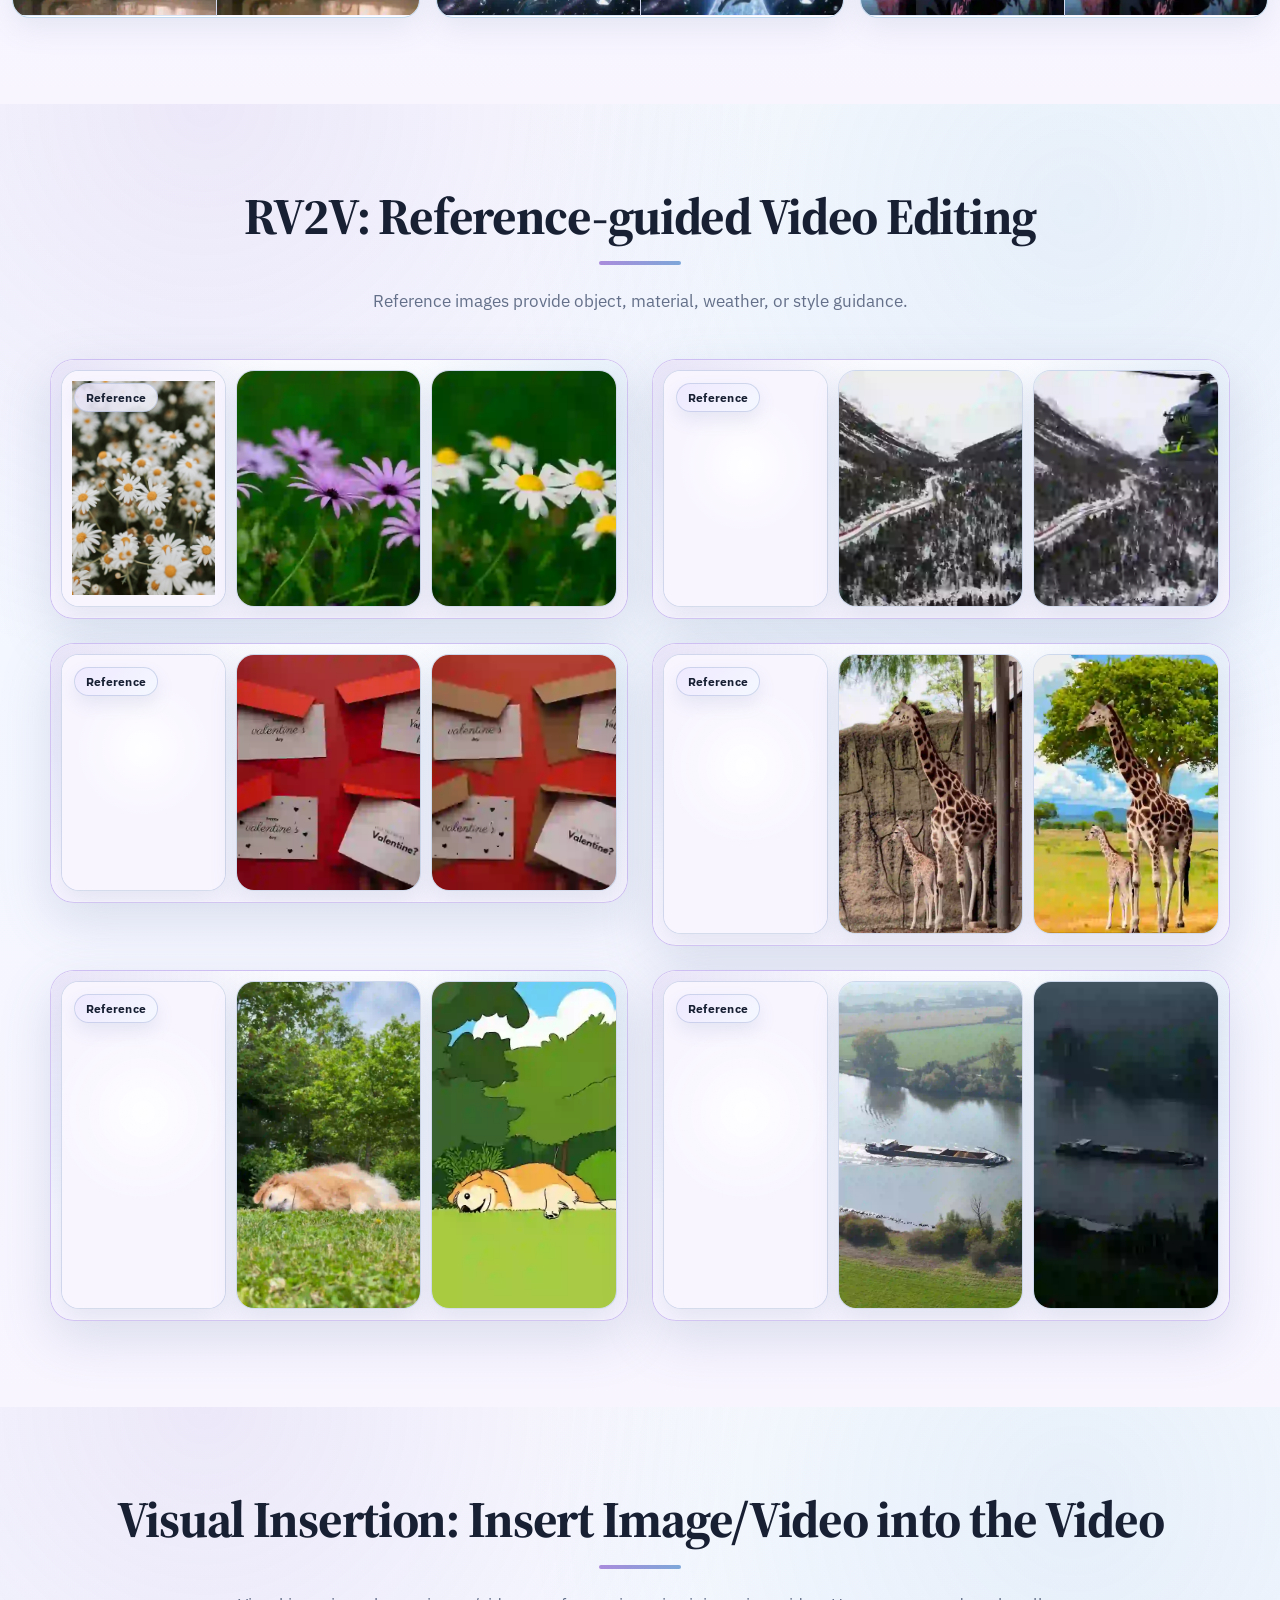
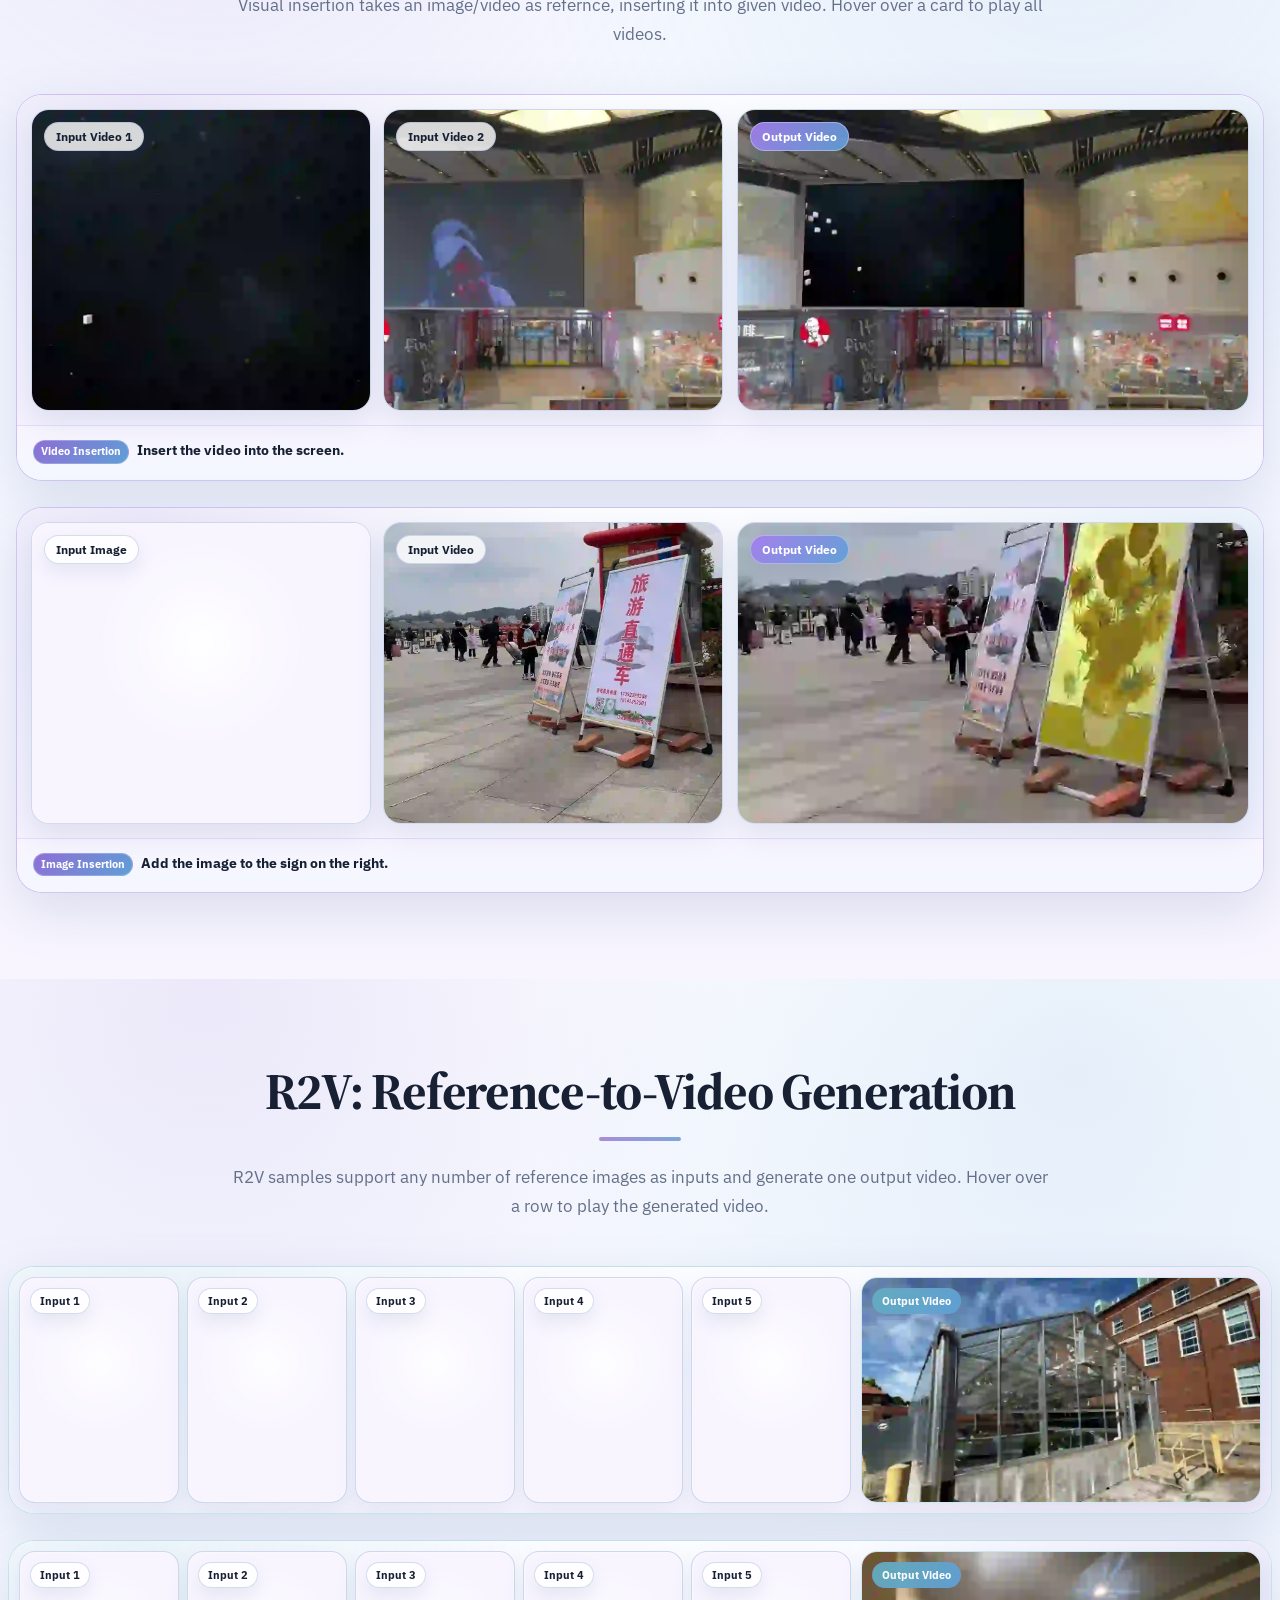
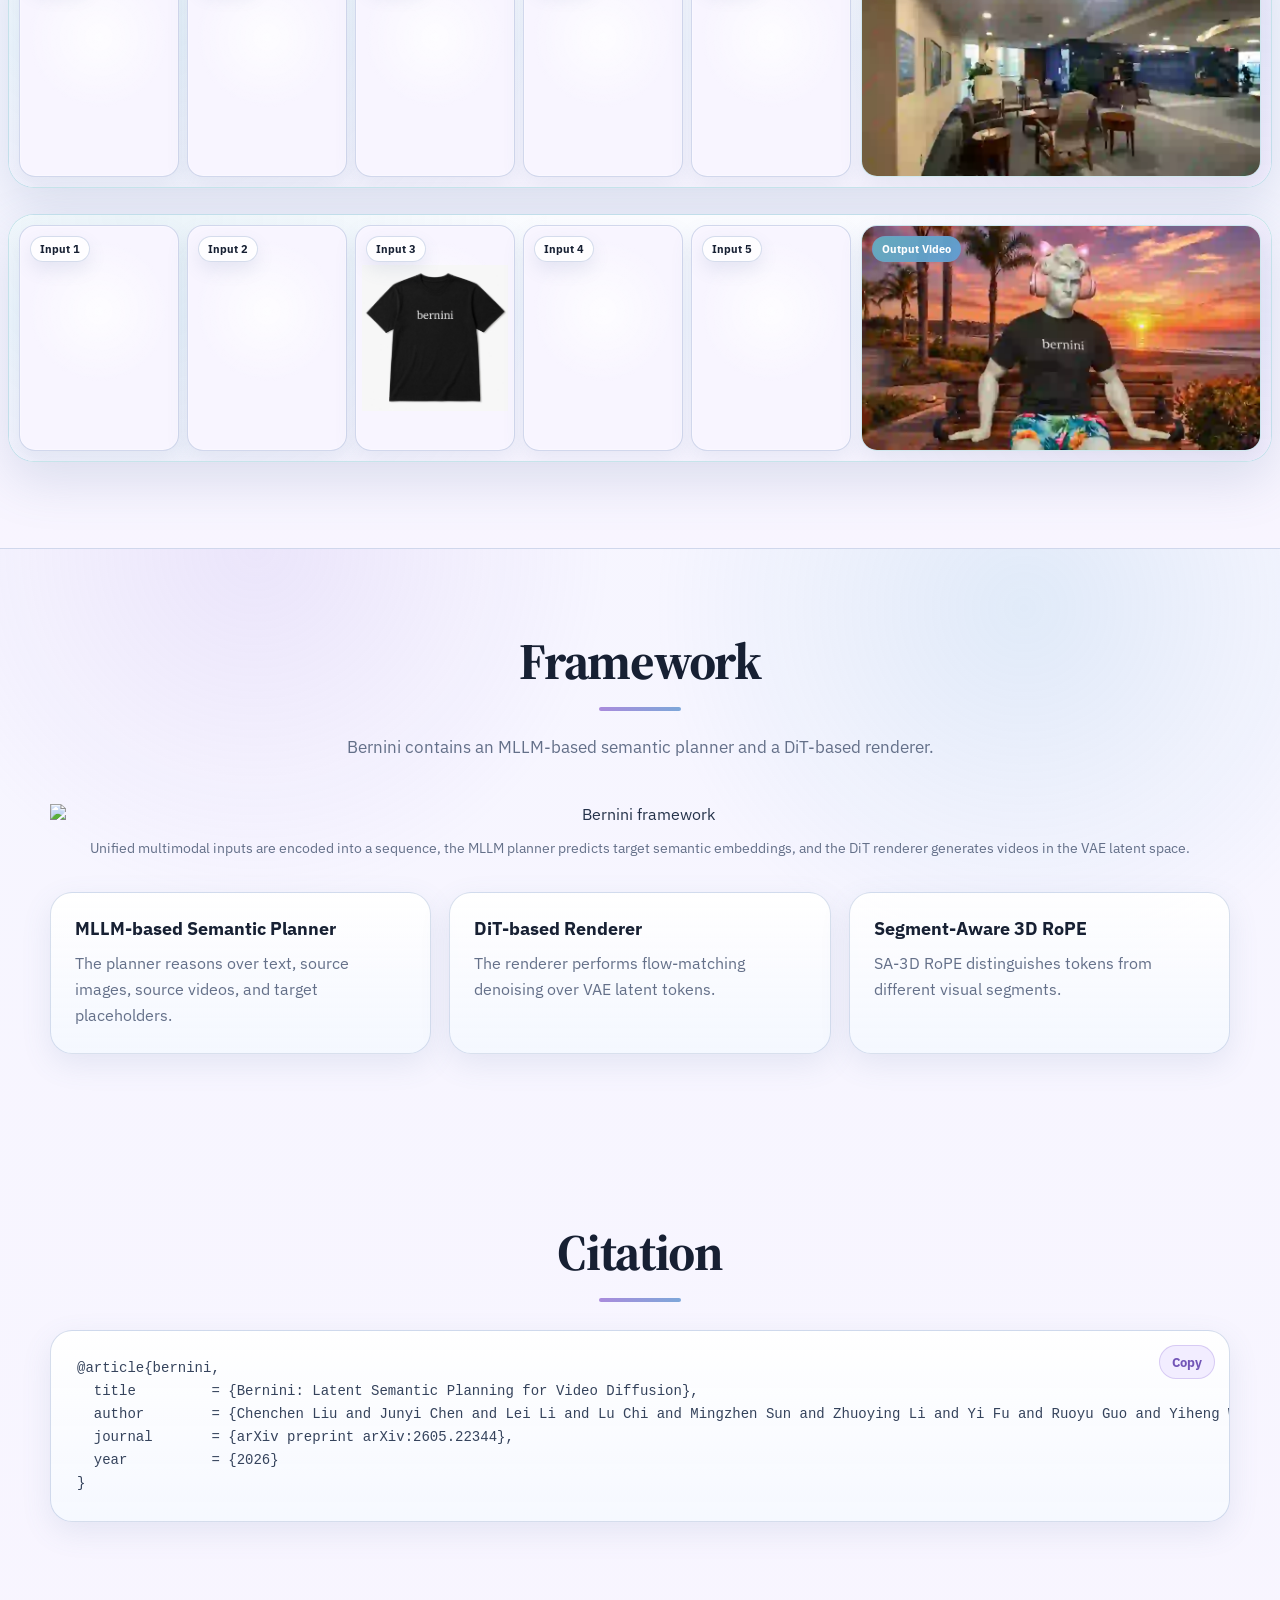
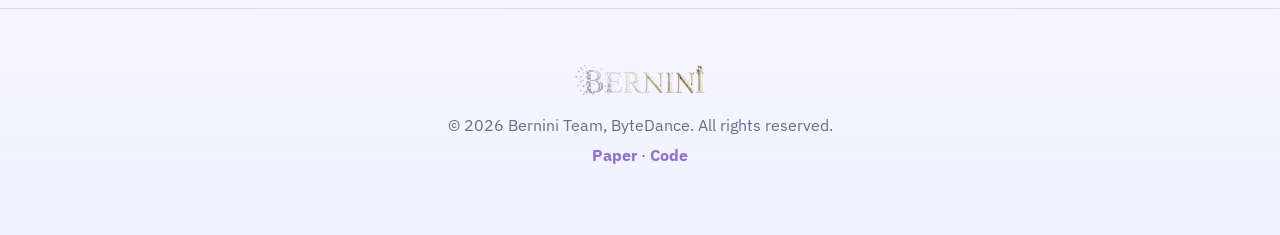
==== commit 3a5357fa: "update pages" ====
--- a/test.html
+++ b/test.html
@@ -24,6 +24,7 @@
         <a class="nav-link" href="#overview">Overview</a>
         <a class="nav-link" href="#v2v">V2V</a>
         <a class="nav-link" href="#rv2v">RV2V</a>
+        <a class="nav-link" href="#vv2v">VV2V</a>
         <a class="nav-link" href="#r2v">R2V</a>
         <a class="nav-link" href="#framework">Framework</a>
         <a class="nav-link" href="#citation">Citation</a>
@@ -35,6 +36,7 @@
           <a href="#overview">Overview</a>
           <a href="#v2v">V2V</a>
           <a href="#rv2v">RV2V</a>
+          <a href="#vv2v">Visual Insert</a>
           <a href="#r2v">R2V</a>
           <a href="#framework">Framework</a>
           <a href="#citation">Citation</a>
@@ -58,9 +60,9 @@
         <div class="hero-layout">
           <div class="hero-copy">
             <div class="affiliation">
-            <span>Chenchen Liu<sup>*</sup>, Junyi Chen<sup>*</sup>, Lei Li<sup>*</sup>, Lu Chi<sup>*,‡</sup>, Mingzhen Sun<sup>*</sup>, Zhuoying Li<sup>*</sup>, Yi Fu, Ruoyu Guo, Yiheng Wu, Ge Bai, Zehuan Yuan<sup>†</sup></span>
-            <span class="author-note"><sup>*</sup> Equal contribution  <sup>‡</sup> Tech Lead  <sup>†</sup> Corresponding author </span>
-          </div>
+              <span>Chenchen Liu<sup>*</sup>, Junyi Chen<sup>*</sup>, Lei Li<sup>*</sup>, Lu Chi<sup>*,‡</sup>, Mingzhen Sun<sup>*</sup>, Zhuoying Li<sup>*</sup>, Yi Fu, Ruoyu Guo, Yiheng Wu, Ge Bai, Zehuan Yuan<sup>†</sup></span>
+              <span class="author-note"><sup>*</sup> Equal contribution  <sup>‡</sup> Tech Lead  <sup>†</sup> Corresponding author </span>
+            </div>
 
             <p class="hero-summary">
               Bernini is a unified framework for video generation and editing that combines an MLLM-based semantic planner with a DiT-based renderer.
@@ -72,17 +74,6 @@
               <a class="link-btn link-btn-muted" href="https://huggingface.co/your-org/Bernini" target="_blank" rel="noopener noreferrer">Model</a>
             </div>
           </div>
-
-          <!-- DEMO VIDEO !!!! -->
-          <!-- <div class="hero-demo-placeholder">
-            <div class="demo-video-frame">
-              <div class="demo-video-inner">
-                <div class="demo-play-icon"></div>
-                <p class="demo-placeholder-title">Demo Video</p>
-                <p class="demo-placeholder-copy">Placeholder for the Bernini demo video.</p>
-              </div>
-            </div>
-          </div> -->
         </div>
       </div>
     </header>
@@ -103,6 +94,16 @@
       </div>
     </section>
 
+    <section class="section section-centered dark-showcase" id="vv2v">
+      <div class="container vv2v-container">
+        <h2 class="section-title">Visual Insertion: Insert Image/Video into the Video</h2>
+        <p class="section-copy">
+          Visual insertion takes an image/video as refernce, inserting it into given video. Hover over a card to play all videos.
+        </p>
+        <div class="vv2v-grid" id="vv2v-grid"></div>
+      </div>
+    </section>
+
     <section class="section section-centered dark-showcase" id="r2v">
       <div class="container r2v-container">
         <h2 class="section-title">R2V: Reference-to-Video Generation</h2>
@@ -117,12 +118,12 @@
         <p class="section-copy">Bernini contains an MLLM-based semantic planner and a DiT-based renderer.</p>
 
         <figure class="figure-panel">
-            <img src="assets/framework.png" alt="Bernini framework" class="framework-img" loading="lazy" decoding="async">
-            <figcaption class="media-caption">
-              Unified multimodal inputs are encoded into a sequence, the MLLM planner predicts target semantic embeddings,
-              and the DiT renderer generates videos in the VAE latent space.
-            </figcaption>
-          </figure>
+          <img src="assets/framework.png" alt="Bernini framework" class="framework-img" loading="lazy" decoding="async">
+          <figcaption class="media-caption">
+            Unified multimodal inputs are encoded into a sequence, the MLLM planner predicts target semantic embeddings,
+            and the DiT renderer generates videos in the VAE latent space.
+          </figcaption>
+        </figure>
 
         <div class="feature-grid">
           <article class="feature-card">
@@ -165,15 +166,16 @@
       <img class="footer-brand-mark" src="assets/bernini-icon.png" alt="Bernini" width="360" height="120" loading="lazy" decoding="async" />
       <p>© 2026 Bernini Team, ByteDance. All rights reserved.</p>
       <p>
-          <a href="https://arxiv.org/abs/2605.22344" target="_blank" rel="noopener noreferrer">Paper</a> ·
-          <a href="https://github.com/your-org/Bernini" target="_blank" rel="noopener noreferrer">Code</a>
-        </p>
+        <a href="https://arxiv.org/abs/2605.22344" target="_blank" rel="noopener noreferrer">Paper</a> ·
+        <a href="https://github.com/your-org/Bernini" target="_blank" rel="noopener noreferrer">Code</a>
+      </p>
     </div>
   </footer>
 
   <script>
     const V2V_BASE = "assets/v2v/";
     const RV2V_BASE = "assets/rv2v/";
+    const VV2V_BASE = "assets/vv2v/";
     const R2V_BASE = "assets/r2v/";
 
     const samples = [
@@ -190,30 +192,96 @@
       { title: "A translucent phantom of an ancient astral deity emerges from the void, echoing the girl’s movements.", editType: "Add Effect", type: "v2v", output: true, sourceTitle: "effect" },
       { title: "Change the character's expression to a happy laugh.", editType: "Expression Change", type: "v2v", output: true, sourceTitle: "expression" },
 
+      { title: "Replace the purple flowers in the video with the white daisies from the reference image, featuring crisp white petals and prominent, textured yellow centers.", editType: "Object Replacement", type: "rv2v", imgExt: "jpg", output: true, sourceTitle: "11" },
       { title: "Add the specific cat toy from the reference image—a fluffy, light beige, elongated plush toy with colorful braided ribbons at one end—onto the white floor directly in front of the brown cardboard couch, near the tabby cat's dangling front paw.", editType: "Object Addition", type: "rv2v", imgExt: "jpg", output: true, sourceTitle: "add" },
-      { title: "Replace the chess pieces in the video with the material shown in the reference image", editType: "Material Change", type: "rv2v", imgExt: "jpg", output: true, sourceTitle: "将视频中的棋子换成图片中棋子的材质" },
-      { title: "Change the video style to the style shown in the reference image", editType: "Style Transfer", type: "rv2v", imgExt: "jpg", output: true, sourceTitle: "将视频风格改成图片中风格" },
+      { title: "Replace the envelope in the video with the material of the envelope in the image.", editType: "Material Change", type: "rv2v", imgExt: "jpg", output: true, sourceTitle: "material" },
       { title: "Change the background according to the reference image.", editType: "Background Change", type: "rv2v", imgExt: "jpg", output: true, sourceTitle: "background" },
-      { title: "Replace the purple flowers in the video with the white daisies from the reference image, featuring crisp white petals and prominent, textured yellow centers.", editType: "Object Replacement", type: "rv2v", imgExt: "jpg", output: true, sourceTitle: "11" },
+      { title: "Change the video style to the style shown in the reference image", editType: "Style Transfer", type: "rv2v", imgExt: "jpg", output: true, sourceTitle: "style" },
       { title: "Generate weather similar to the reference image", editType: "Weather Change", type: "rv2v", imgExt: "jpg", output: true, sourceTitle: "发生类似参考图的天气" }
-    
     ];
+
+    /*
+      VV2V 输入视频配置：
+      - 每个 case 输入两个视频，输出一个视频。
+      - 默认命名规则：
+        `${id}-input1_web.mp4`
+        `${id}-input1.webp`
+        `${id}-input2_web.mp4`
+        `${id}-input2.webp`
+        `${id}-outputvid_web.mp4`
+        `${id}-outputvid.webp`
+    */
+    const vv2vCases = [
+  {
+    id: "001",
+    title: "Insert the video into the screen.",
+    editType: "Video Insertion",
+    inputs: [
+        {
+          type: "video",
+          src: "001-input1_web.mp4",
+          poster: "001-input1.webp",
+          label: "Input Video 1"
+        },
+        {
+          type: "video",
+          src: "001-input2_web.mp4",
+          poster: "001-input2.webp",
+          label: "Input Video 2"
+        }
+      ],
+      outputVideo: "001-outputvid_web.mp4",
+      outputPoster: "001-outputvid.webp"
+    },
+    {
+      id: "002",
+      title: "Add the image to the sign on the right.",
+      editType: "Image Insertion",
+      inputs: [
+        {
+          type: "image",
+          src: "002-input1.jpg",
+          label: "Input Image"
+        },
+        {
+          type: "video",
+          src: "002-input2_web.mp4",
+          poster: "002-input2.webp",
+          label: "Input Video"
+        }
+      ],
+      outputVideo: "002-outputvid_web.mp4",
+      outputPoster: "002-outputvid.webp"
+    }
+  ];
+
 
     /*
       R2V 输入图配置：
       - inputs 支持任意数量图片。
-      - 如果某个 case 有 1 张、2 张、4 张、5 张或更多输入图，只需要修改 inputs 数组。
       - outputVideo / outputPoster 可选，不填时默认使用：
         `${id}-outputvid_web.mp4`
         `${id}-outputvid.webp`
     */
     const r2vCases = [
       {
-        id: "005",
+        id: "004",
         inputs: [
-          "005-sourceimg1.jpg",
-          "005-sourceimg2.jpg",
-          "005-sourceimg3.jpg"
+          "004-sourceimg1.jpg",
+          "004-sourceimg2.jpg",
+          "004-sourceimg3.jpg",
+          "004-sourceimg4.jpg",
+          "004-sourceimg5.jpg",
+        ]
+      },
+      {
+        id: "002",
+        inputs: [
+          "002-sourceimg1.jpg",
+          "002-sourceimg2.jpg",
+          "002-sourceimg3.jpg",
+          "002-sourceimg4.jpg",
+          "002-sourceimg5.jpg",
         ]
       },
       {
@@ -221,45 +289,35 @@
         inputs: [
           "001-sourceimg1.jpg",
           "001-sourceimg2.jpg",
-          "001-sourceimg3.jpg"
+          "001-sourceimg3.jpg",
+          "001-sourceimg4.jpg",
+          "001-sourceimg5.jpg",
         ]
       },
-      {
-        id: "002",
-        inputs: [
-          "002-sourceimg1.jpg",
-          "002-sourceimg2.jpg",
-          // "002-sourceimg3.jpg"
-        ]
-      }
-
-      /*
-      示例：任意张输入图都可以。
-
-      {
-        id: "006",
-        inputs: [
-          "006-sourceimg1.jpg",
-          "006-sourceimg2.jpg"
-        ]
-      },
-      {
-        id: "007",
-        inputs: [
-          "007-sourceimg1.jpg",
-          "007-sourceimg2.jpg",
-          "007-sourceimg3.jpg",
-          "007-sourceimg4.jpg",
-          "007-sourceimg5.jpg"
-        ],
-        outputVideo: "007-outputvid_web.mp4",
-        outputPoster: "007-outputvid.webp"
-      }
-      */
+      // {
+      //   id: "005",
+      //   inputs: [
+      //     "005-sourceimg1.jpg",
+      //     "005-sourceimg2.jpg",
+      //     "005-sourceimg3.jpg"
+      //   ]
+      // },
+      // {
+      //   id: "002",
+      //   inputs: [
+      //     "002-sourceimg1.jpg",
+      //     "002-sourceimg2.jpg",
+      //     // "002-sourceimg3.jpg"
+      //   ]
+      // }
     ];
 
     function asset(name, type = "v2v") {
-      const base = type === "rv2v" ? RV2V_BASE : V2V_BASE;
+      const base =
+        type === "rv2v" ? RV2V_BASE :
+        type === "vv2v" ? VV2V_BASE :
+        V2V_BASE;
+
       return base + encodeURI(name);
     }
 
@@ -292,7 +350,6 @@
       const sourcePoster = `${baseTitle}_sourcevid.webp`;
       const outputVideo = sample.output ? `${baseTitle}_outputvid_web.mp4` : `${baseTitle}_sourcevid_web.mp4`;
       const outputPoster = sample.output ? `${baseTitle}_outputvid.webp` : `${baseTitle}_sourcevid.webp`;
-      // const badge = sample.type === "rv2v" ? "RV2V" : (sample.editType || "Video Editing");
       const badge = sample.editType || (sample.type === "rv2v" ? "RV2V" : "Video Editing");
       const isRv2v = !!sample.imgExt;
 
@@ -318,6 +375,124 @@
           </div>
         </article>
       `;
+    }
+
+    function isVideoFile(src = "") {
+      return /\.(mp4|webm|mov|m4v)$/i.test(src);
+    }
+
+    function makeVV2VMedia(input, index, id) {
+      const label = input.label || `Input ${index + 1}`;
+      const src = input.src;
+      const poster = input.poster;
+
+      const mediaType = input.type || (isVideoFile(src) ? "video" : "image");
+
+      if (mediaType === "image") {
+        return `
+          <div class="vv2v-video-block vv2v-image-block">
+            <img
+              src="${asset(src, "vv2v")}"
+              alt="VV2V ${id} ${label}"
+              loading="lazy"
+              decoding="async"
+            />
+            <span>${label}</span>
+          </div>
+        `;
+      }
+
+      const videoSrc = asset(src, "vv2v");
+      const posterSrc = poster ? asset(poster, "vv2v") : "";
+
+      return `
+        <div class="vv2v-video-block">
+          <video
+            ${posterSrc ? `poster="${posterSrc}" data-poster="${posterSrc}"` : ""}
+            data-src="${videoSrc}"
+            loop
+            muted
+            playsinline
+            preload="none"
+            aria-label="VV2V ${id} ${label}"
+          ></video>
+          <span>${label}</span>
+        </div>
+      `;
+    }
+
+    function makeVV2VOutputVideo(src, poster, label) {
+      const videoSrc = asset(src, "vv2v");
+      const posterSrc = asset(poster, "vv2v");
+
+      return `
+        <video
+          poster="${posterSrc}"
+          data-poster="${posterSrc}"
+          data-src="${videoSrc}"
+          loop
+          muted
+          playsinline
+          preload="none"
+          aria-label="${label}"
+        ></video>
+      `;
+    }
+
+    function makeVV2VCase(item) {
+      const id = item.id;
+
+      const inputs = Array.isArray(item.inputs) && item.inputs.length > 0
+        ? item.inputs
+        : [
+            {
+              type: "video",
+              src: `${id}-input1_web.mp4`,
+              poster: `${id}-input1.webp`,
+              label: "Input Video 1"
+            },
+            {
+              type: "video",
+              src: `${id}-input2_web.mp4`,
+              poster: `${id}-input2.webp`,
+              label: "Input Video 2"
+            }
+          ];
+
+      const outputVideo = item.outputVideo || `${id}-outputvid_web.mp4`;
+      const outputPoster = item.outputPoster || `${id}-outputvid.webp`;
+      const badge = item.editType || "VV2V";
+
+      return `
+        <article
+          class="vv2v-case"
+          data-vv2v-id="${id}"
+          style="--vv2v-input-count: ${inputs.length};"
+        >
+          <div class="vv2v-media-row">
+            <div class="vv2v-inputs">
+              ${inputs.map((input, index) => makeVV2VMedia(input, index, id)).join("")}
+            </div>
+
+            <div class="vv2v-output">
+              ${makeVV2VOutputVideo(outputVideo, outputPoster, `VV2V ${id} output video`)}
+              <span>Output Video</span>
+            </div>
+          </div>
+
+          <div class="vv2v-prompt">
+            <span class="sample-badge">${badge}</span>
+            <span class="prompt-text">${item.title || ""}</span>
+          </div>
+        </article>
+      `;
+    }
+
+
+    function renderVV2VCases() {
+      const grid = document.getElementById("vv2v-grid");
+      if (!grid) return;
+      grid.innerHTML = vv2vCases.map(makeVV2VCase).join("");
     }
 
     function makeR2VInputImage(src, index, id) {
@@ -379,9 +554,12 @@
         if (target) target.insertAdjacentHTML("beforeend", makeArticle(sample));
       }
 
+      renderVV2VCases();
       renderR2VCases();
+
       hydrateLazyVideos();
       enableHoverPlayback();
+      enableVV2VHoverPlayback();
       enableR2VHoverPlayback();
       enableCopyCitation();
     }
@@ -437,6 +615,26 @@
       });
     }
 
+    function enableVV2VHoverPlayback() {
+      document.querySelectorAll(".vv2v-case").forEach((card) => {
+        const videos = card.querySelectorAll("video");
+
+        card.addEventListener("mouseenter", () => {
+          videos.forEach((video) => {
+            loadVideoMeta(video);
+            video.play().catch(() => {});
+          });
+        });
+
+        card.addEventListener("mouseleave", () => {
+          videos.forEach((video) => {
+            video.pause();
+            video.currentTime = 0;
+          });
+        });
+      });
+    }
+
     function enableR2VHoverPlayback() {
       document.querySelectorAll(".r2v-case").forEach((card) => {
         const video = card.querySelector("video");
@@ -469,4 +667,4 @@
     document.addEventListener("DOMContentLoaded", renderSamples);
   </script>
 </body>
-</html>+</html>
--- a/styles.css
+++ b/styles.css
@@ -705,6 +705,16 @@
    支持任意数量 reference images
    reference images 更大，output video 更小
    ========================= */
+/* R2V 展示区域进一步加宽，减少页面左右留白 */
+.r2v-container {
+  width: min(1680px, calc(100% - 16px));
+}
+
+/* =========================
+   R2V
+   支持任意数量 reference images
+   输入图较多时尽量平排显示
+   ========================= */
 
 .r2v-list {
   display: grid;
@@ -729,14 +739,14 @@
 }
 
 /*
-  左侧输入图更大，右侧输出视频更小。
-  输入图数量由 HTML 中的 inputs 数组控制，CSS 自动换行。
+  左侧输入图区域更宽，右侧输出视频更窄。
+  输入图较多时，通过更小的 minmax 宽度尽量排成一行。
 */
 .r2v-media-row {
   display: grid;
-  grid-template-columns: minmax(0, 1.0fr) minmax(300px, .9fr);
-  gap: 14px;
-  padding: 14px;
+  grid-template-columns: minmax(0, 1.35fr) minmax(240px, .65fr);
+  gap: 10px;
+  padding: 10px;
   align-items: stretch;
   background:
     radial-gradient(circle at 10% 0%, rgba(120, 190, 205, .12), transparent 36%),
@@ -746,29 +756,46 @@
 
 .r2v-inputs {
   display: grid;
-  grid-template-columns: repeat(auto-fit, minmax(min(220px, 100%), 1fr));
-  gap: 12px;
+  grid-template-columns: repeat(auto-fit, minmax(min(150px, 100%), 1fr));
+  gap: 8px;
   align-content: stretch;
+}
+
+/* 根据输入图数量，尽量强制平排 */
+.r2v-input-count-5 .r2v-inputs {
+  grid-template-columns: repeat(5, minmax(0, 1fr));
+}
+
+.r2v-input-count-4 .r2v-inputs {
+  grid-template-columns: repeat(4, minmax(0, 1fr));
+}
+
+.r2v-input-count-3 .r2v-inputs {
+  grid-template-columns: repeat(3, minmax(0, 1fr));
+}
+
+.r2v-input-count-2 .r2v-inputs {
+  grid-template-columns: repeat(2, minmax(0, 1fr));
 }
 
 .r2v-input {
   position: relative;
   overflow: hidden;
   margin: 0;
-  min-height: 300px;
-  border-radius: 18px;
+  min-height: 220px;
+  border-radius: 16px;
   background: radial-gradient(circle at 50% 38%, rgba(255, 255, 255, .8), transparent 44%), #f8f5ff;
   border: 1px solid rgba(126, 151, 196, .32);
-  box-shadow: inset 0 0 0 1px rgba(255, 255, 255, .25), 0 12px 26px rgba(90, 113, 156, .12);
+  box-shadow: inset 0 0 0 1px rgba(255, 255, 255, .25), 0 10px 22px rgba(90, 113, 156, .1);
 }
 
 .r2v-input img {
   width: 100%;
   height: 100%;
-  min-height: 300px;
+  min-height: 220px;
   object-fit: contain;
   object-position: center;
-  padding: 10px;
+  padding: 6px;
   transition: transform .35s ease, filter .35s ease;
 }
 
@@ -779,6 +806,149 @@
 
 .r2v-input figcaption,
 .r2v-output span {
+  position: absolute;
+  left: 10px;
+  top: 10px;
+  z-index: 2;
+  padding: 5px 9px;
+  border-radius: 999px;
+  color: var(--text-strong);
+  font-size: 11px;
+  font-weight: 900;
+  background: rgba(255, 255, 255, .82);
+  border: 1px solid rgba(126, 151, 196, .32);
+  box-shadow: 0 8px 18px rgba(90, 113, 156, .12);
+  backdrop-filter: blur(16px);
+}
+
+.r2v-output {
+  position: relative;
+  overflow: hidden;
+  min-height: 220px;
+  max-height: 280px;
+  align-self: center;
+  border-radius: 16px;
+  background: linear-gradient(180deg, #fbfcff 0%, #f3f7ff 100%);
+  border: 1px solid rgba(120, 190, 205, .32);
+  box-shadow: inset 0 0 0 1px rgba(255, 255, 255, .25), 0 10px 22px rgba(90, 113, 156, .12);
+}
+
+.r2v-output video {
+  width: 100%;
+  height: 100%;
+  min-height: 220px;
+  max-height: 280px;
+  aspect-ratio: 16 / 9;
+  object-fit: cover;
+  object-position: center;
+  background: #dce8f7;
+  transition: transform .35s ease, filter .35s ease;
+}
+
+.r2v-case:hover .r2v-output video {
+  transform: scale(1.025);
+  filter: saturate(1.08) contrast(1.04);
+}
+
+.r2v-output span {
+  color: #fff;
+  background: linear-gradient(135deg, rgba(99, 174, 191, .94), rgba(95, 159, 214, .94));
+}
+
+/* =========================
+   VV2V
+   两个输入视频 + 一个输出视频
+   ========================= */
+
+.vv2v-container {
+  width: min(1380px, calc(100% - 32px));
+}
+
+.vv2v-grid {
+  display: grid;
+  grid-template-columns: 1fr;
+  gap: 26px;
+  margin-top: 44px;
+}
+
+.vv2v-case {
+  overflow: hidden;
+  border-radius: 26px;
+  background: linear-gradient(180deg, rgba(255, 255, 255, .98), rgba(248, 245, 255, .98));
+  border: 1px solid rgba(151, 117, 224, .42);
+  box-shadow: 0 18px 52px rgba(90, 113, 156, .18), inset 0 0 0 1px rgba(255, 255, 255, .35);
+  transition: transform .22s ease, border-color .22s ease, box-shadow .22s ease;
+}
+
+.vv2v-case:hover {
+  transform: translateY(-4px);
+  border-color: rgba(178, 146, 246, .82);
+  box-shadow: 0 28px 76px rgba(90, 113, 156, .28), 0 0 0 1px rgba(178, 146, 246, .18);
+}
+
+.vv2v-media-row {
+  display: grid;
+  grid-template-columns: minmax(0, 1.15fr) minmax(320px, .85fr);
+  gap: 14px;
+  padding: 14px;
+  align-items: stretch;
+  background:
+    radial-gradient(circle at 10% 0%, rgba(143, 111, 214, .14), transparent 36%),
+    radial-gradient(circle at 100% 20%, rgba(95, 159, 214, .12), transparent 34%),
+    linear-gradient(180deg, #fbfcff 0%, #f3f7ff 42%, #f8f5ff 100%);
+}
+
+.vv2v-inputs {
+  display: grid;
+  grid-template-columns: 1fr 1fr;
+  gap: 12px;
+}
+
+.vv2v-video-block,
+.vv2v-output {
+  position: relative;
+  overflow: hidden;
+  min-height: 300px;
+  border-radius: 18px;
+  background: linear-gradient(180deg, #fbfcff 0%, #f3f7ff 100%);
+  border: 1px solid rgba(126, 151, 196, .32);
+  box-shadow: inset 0 0 0 1px rgba(255, 255, 255, .25), 0 12px 28px rgba(90, 113, 156, .14);
+}
+
+.vv2v-video-block video,
+.vv2v-video-block img,
+.vv2v-output video {
+  width: 100%;
+  height: 100%;
+  min-height: 300px;
+  aspect-ratio: 16 / 9;
+  object-position: center;
+  background: #dce8f7;
+  transition: transform .35s ease, filter .35s ease;
+}
+
+.vv2v-video-block video,
+.vv2v-output video {
+  object-fit: cover;
+}
+
+.vv2v-video-block img {
+  object-fit: contain;
+  padding: 8px;
+  background:
+    radial-gradient(circle at 50% 40%, rgba(255, 255, 255, .9), transparent 42%),
+    #f8f5ff;
+}
+
+.vv2v-case:hover .vv2v-video-block video,
+.vv2v-case:hover .vv2v-video-block img,
+.vv2v-case:hover .vv2v-output video {
+  transform: scale(1.025);
+  filter: saturate(1.08) contrast(1.04);
+}
+
+.vv2v-video-block span,
+.vv2v-output span {
   position: absolute;
   left: 12px;
   top: 12px;
@@ -794,37 +964,24 @@
   backdrop-filter: blur(16px);
 }
 
-.r2v-output {
-  position: relative;
-  overflow: hidden;
-  min-height: 300px;
-  max-height: 360px;
-  align-self: center;
-  border-radius: 18px;
-  background: linear-gradient(180deg, #fbfcff 0%, #f3f7ff 100%);
-  border: 1px solid rgba(120, 190, 205, .32);
-  box-shadow: inset 0 0 0 1px rgba(255, 255, 255, .25), 0 12px 28px rgba(90, 113, 156, .14);
-}
-
-.r2v-output video {
-  width: 100%;
-  height: 100%;
-  min-height: 300px;
-  max-height: 360px;
-  aspect-ratio: 16 / 9;
-  object-fit: cover;
-  object-position: center;
-  background: #dce8f7;
-  transition: transform .35s ease, filter .35s ease;
-}
-
-.r2v-case:hover .r2v-output video {
-  transform: scale(1.025);
-  filter: saturate(1.08) contrast(1.04);
-}
-
-.r2v-output span {
-  background: linear-gradient(135deg, rgba(99, 174, 191, .94), rgba(95, 159, 214, .94));
+.vv2v-output span {
+  color: #fff;
+  background: linear-gradient(135deg, rgba(164, 124, 238, .94), rgba(95, 159, 214, .94));
+  border-color: rgba(255, 255, 255, .32);
+}
+
+.vv2v-prompt {
+  display: flex;
+  align-items: flex-start;
+  gap: 8px;
+  padding: 14px 16px 16px;
+  color: var(--text-strong);
+  font-size: 14px;
+  line-height: 1.45;
+  font-weight: 800;
+  text-align: left;
+  background: linear-gradient(180deg, rgba(248, 245, 255, .98), rgba(243, 247, 255, .98));
+  border-top: 1px solid rgba(178, 146, 246, .26);
 }
 
 .section-framework {
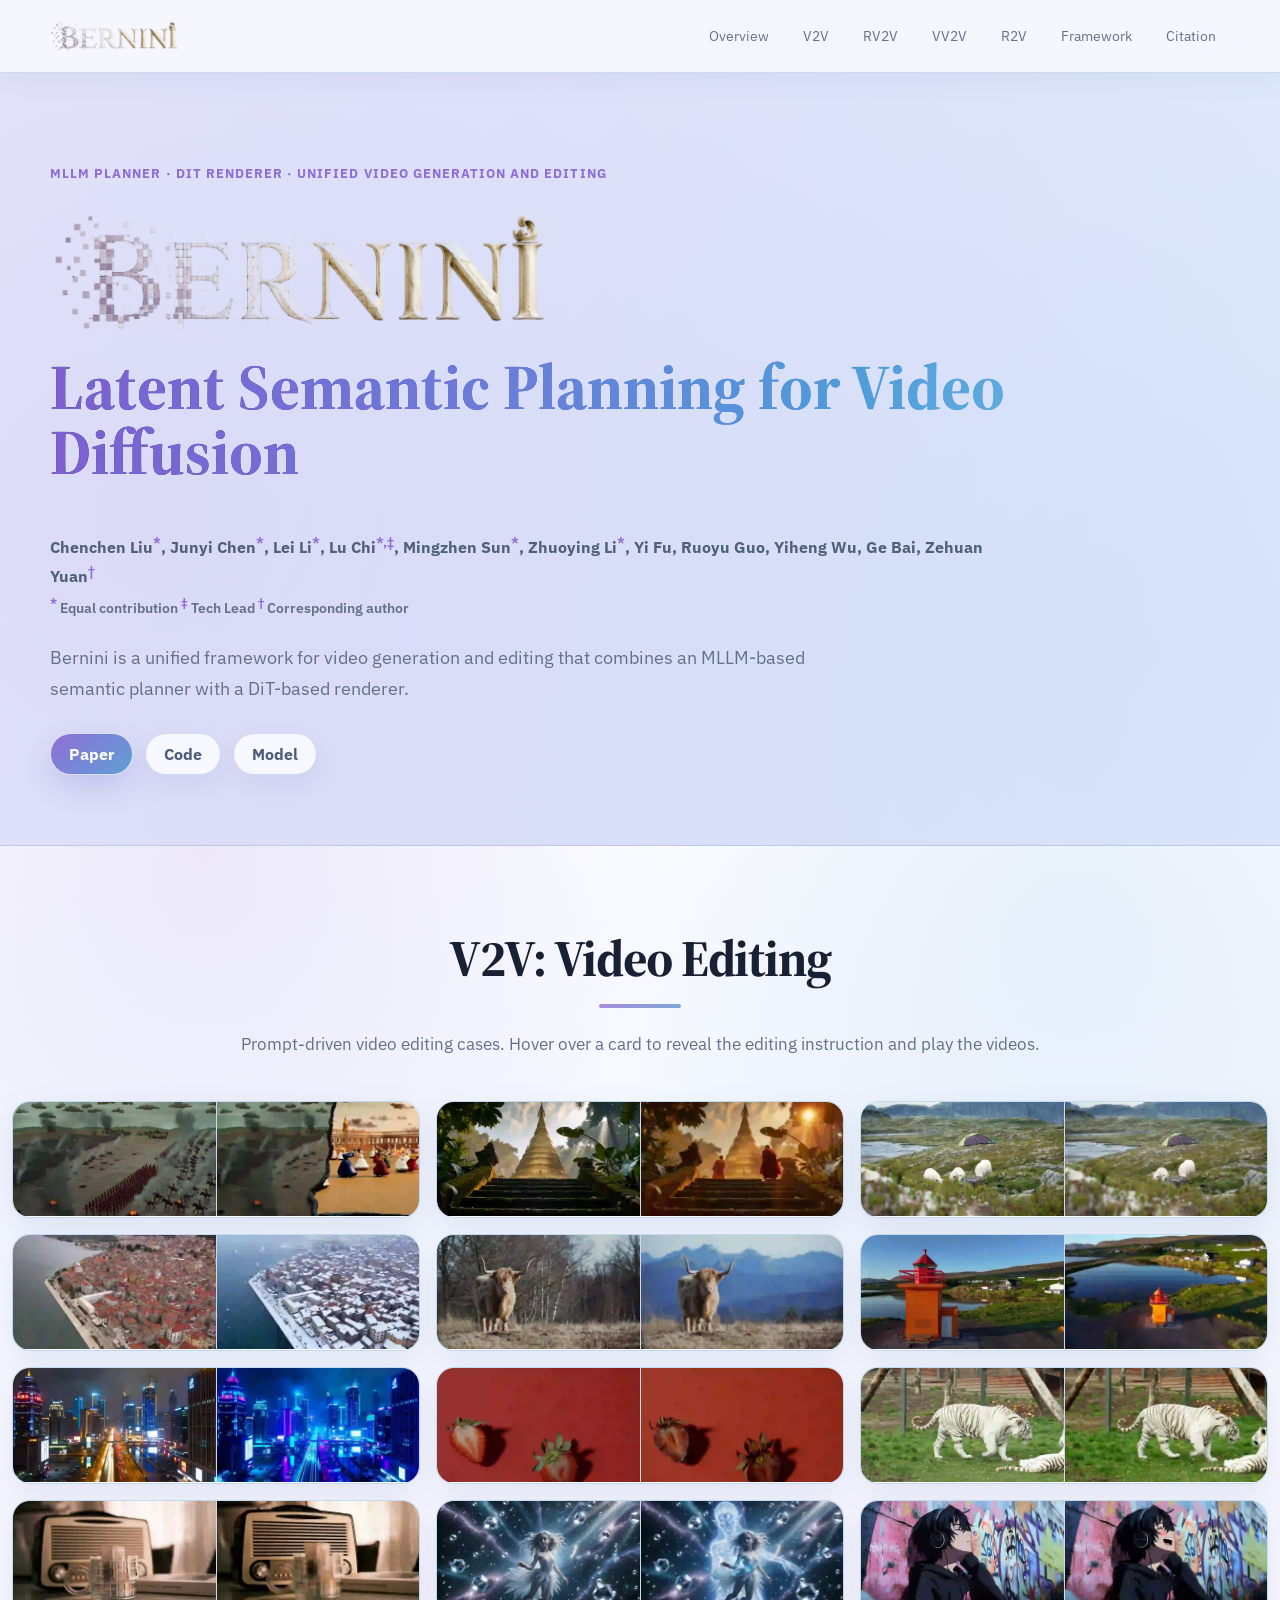
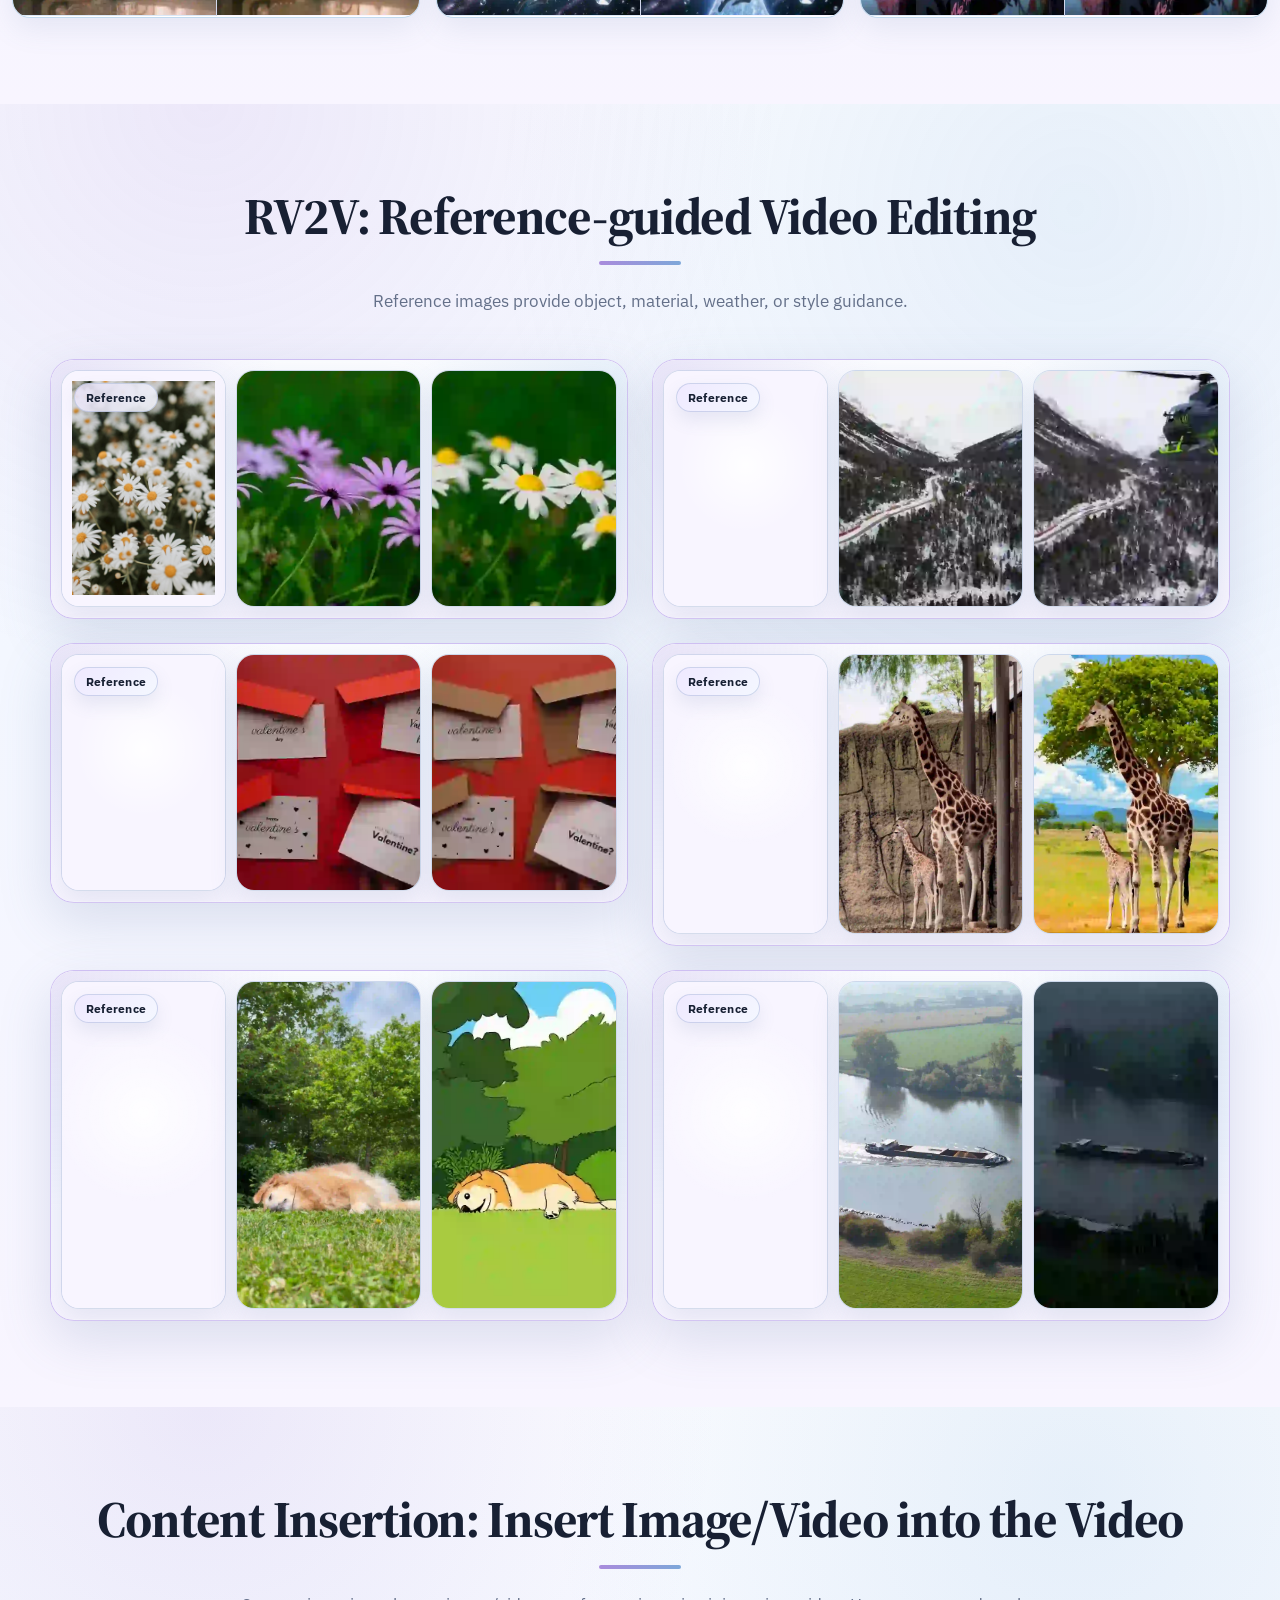
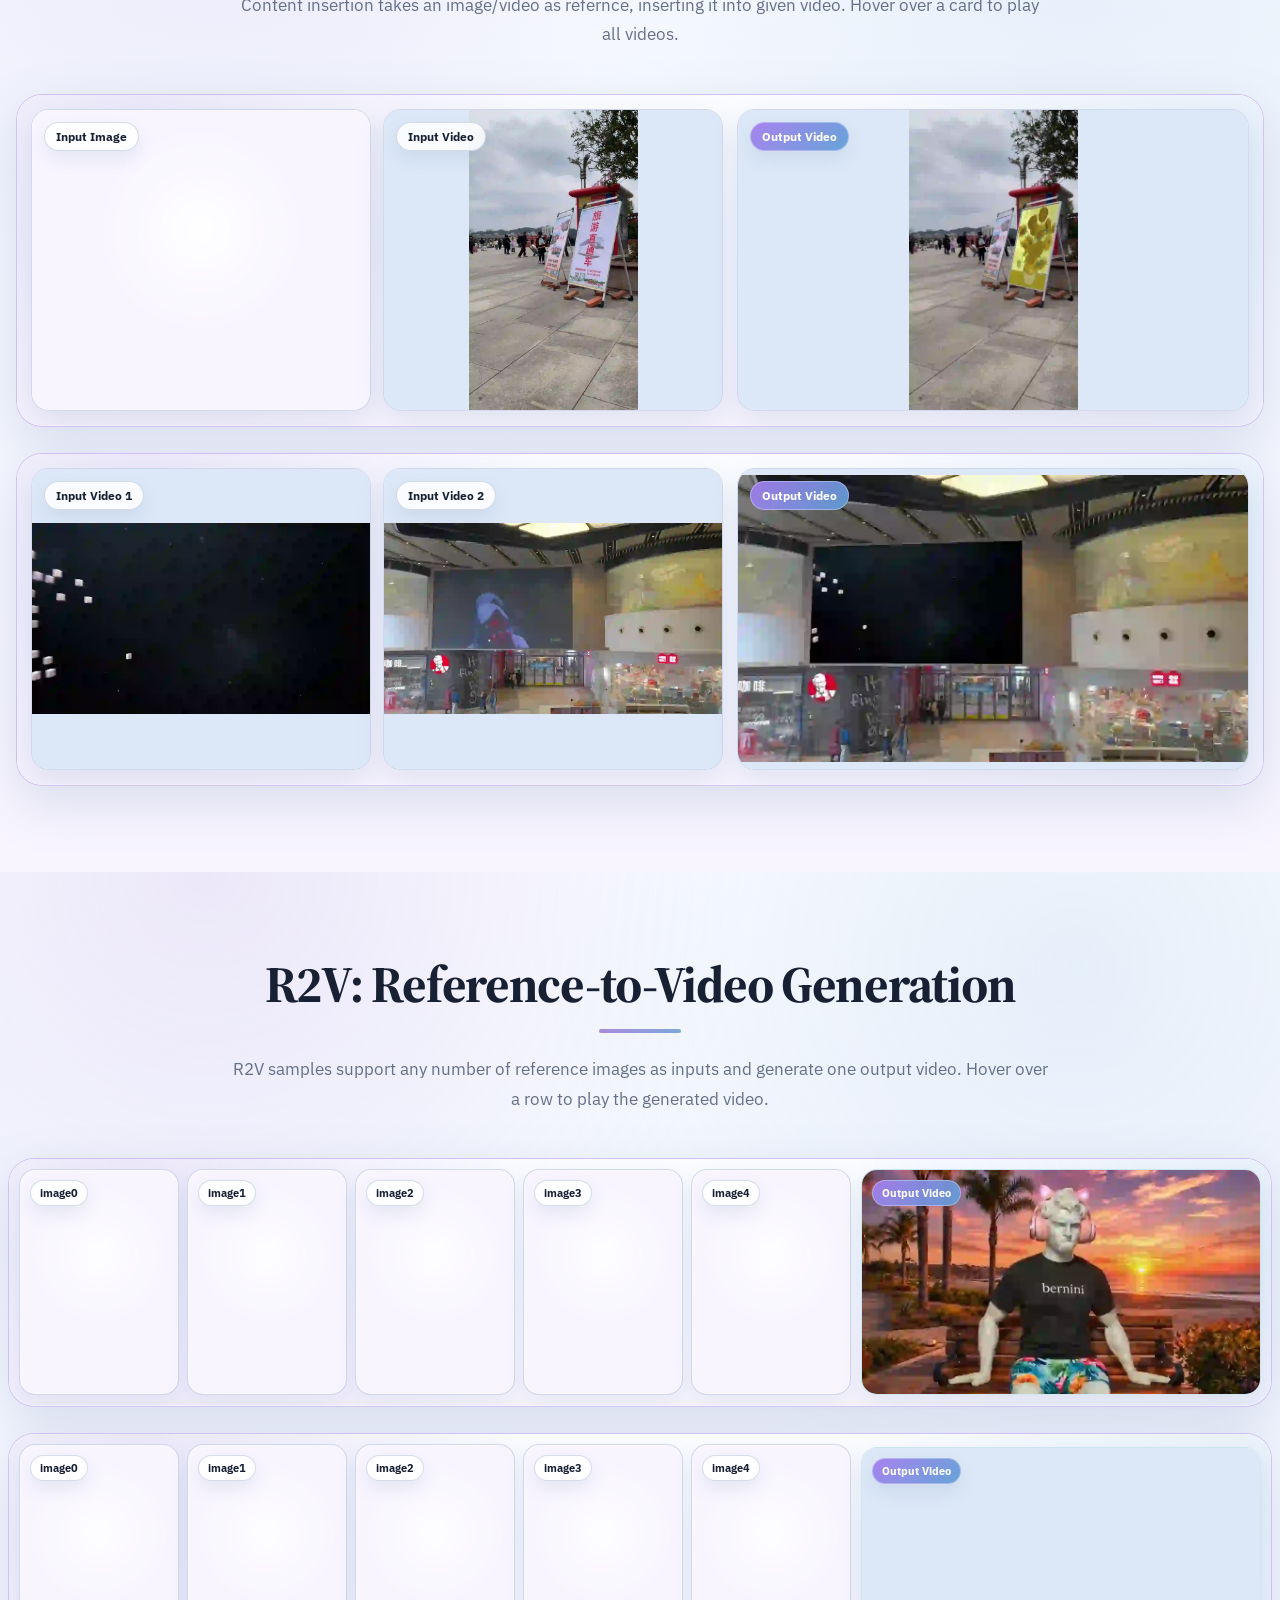
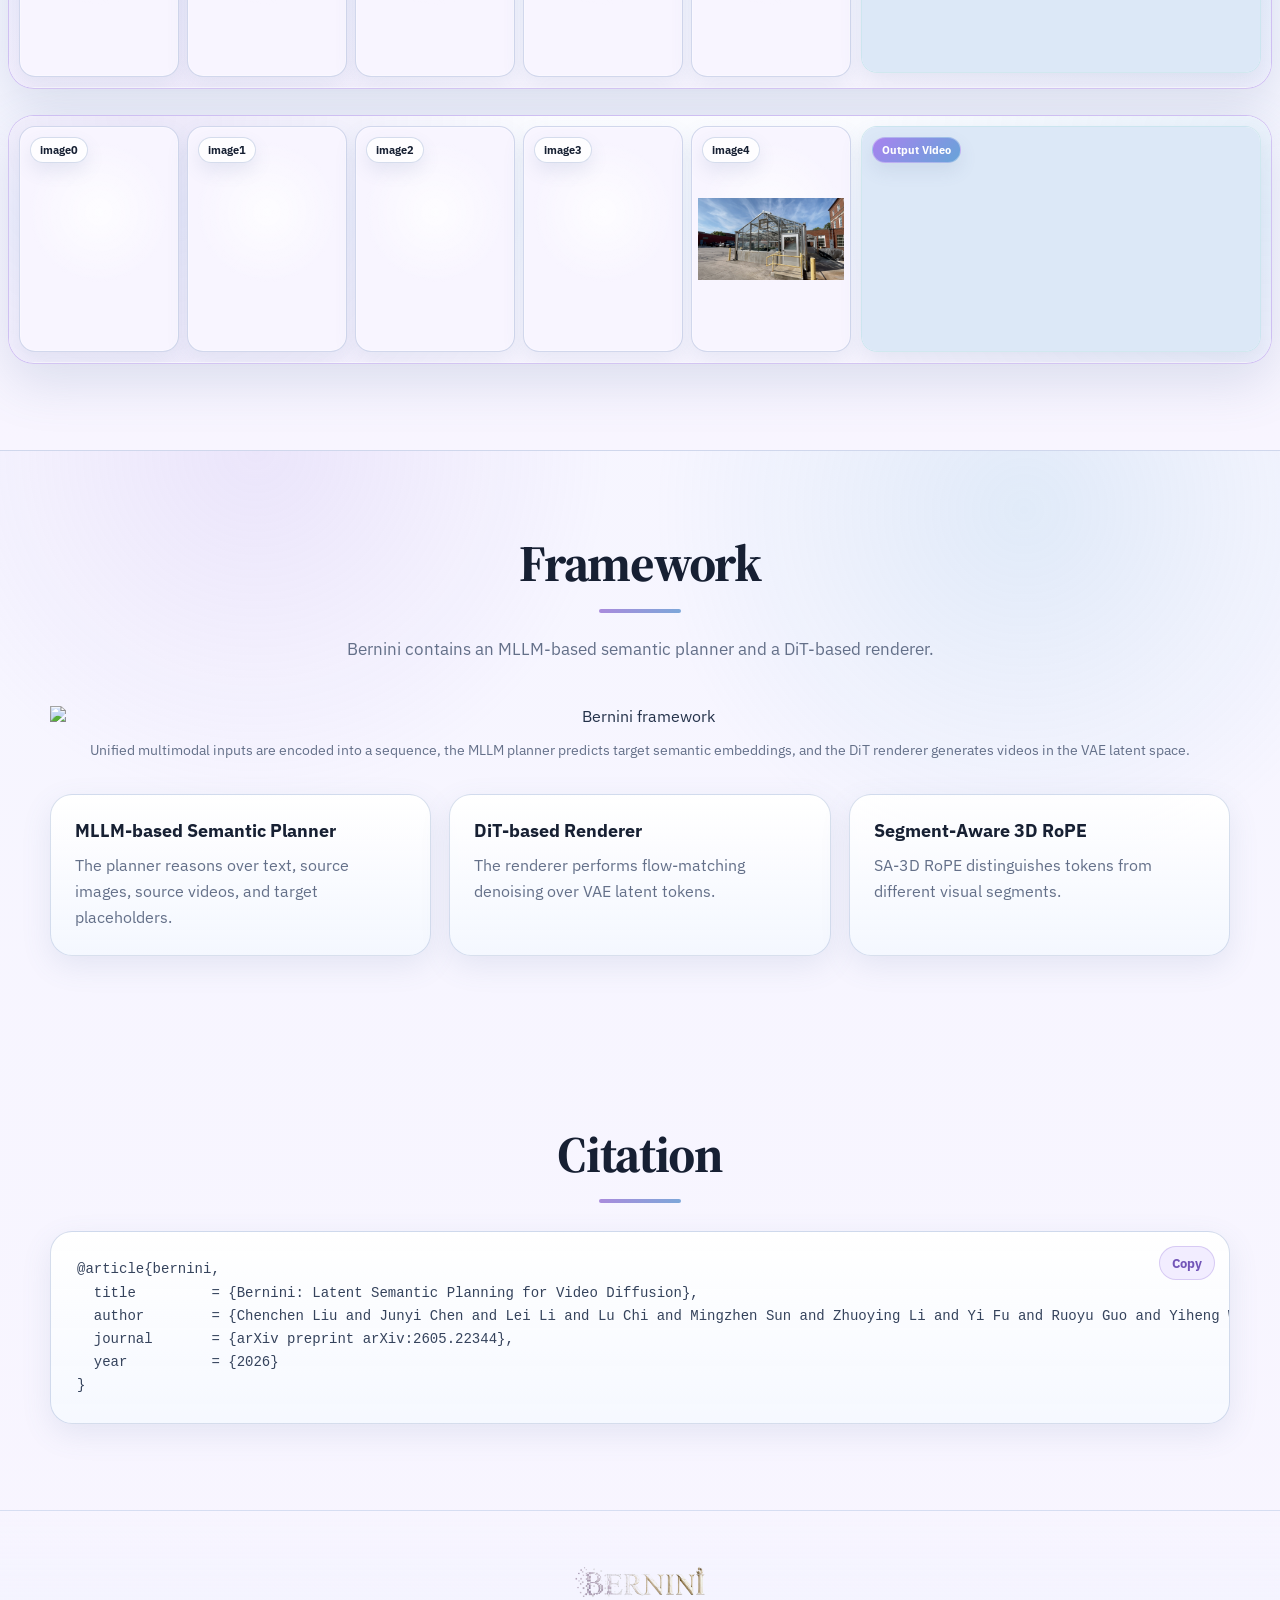
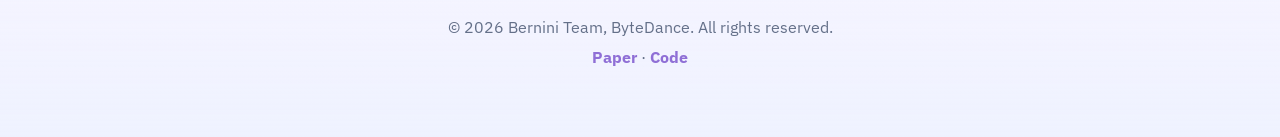
==== commit c6120a68: "Update R2V section with new cases and styling - Update R2V cases with new folder structure (case0, c" ====
--- a/test.html
+++ b/test.html
@@ -36,7 +36,7 @@
           <a href="#overview">Overview</a>
           <a href="#v2v">V2V</a>
           <a href="#rv2v">RV2V</a>
-          <a href="#vv2v">Visual Insert</a>
+          <a href="#vv2v">Content Insert</a>
           <a href="#r2v">R2V</a>
           <a href="#framework">Framework</a>
           <a href="#citation">Citation</a>
@@ -96,9 +96,9 @@
 
     <section class="section section-centered dark-showcase" id="vv2v">
       <div class="container vv2v-container">
-        <h2 class="section-title">Visual Insertion: Insert Image/Video into the Video</h2>
+        <h2 class="section-title">Content Insertion: Insert Image/Video into the Video</h2>
         <p class="section-copy">
-          Visual insertion takes an image/video as refernce, inserting it into given video. Hover over a card to play all videos.
+          Content insertion takes an image/video as refernce, inserting it into given video. Hover over a card to play all videos.
         </p>
         <div class="vv2v-grid" id="vv2v-grid"></div>
       </div>
@@ -212,6 +212,26 @@
         `${id}-outputvid.webp`
     */
     const vv2vCases = [
+    {
+      id: "002",
+      title: "Add the image to the sign on the right.",
+      editType: "Image Insertion",
+      inputs: [
+        {
+          type: "image",
+          src: "002-input1.jpg",
+          label: "Input Image"
+        },
+        {
+          type: "video",
+          src: "002-input2_web.mp4",
+          poster: "002-input2.webp",
+          label: "Input Video"
+        }
+      ],
+      outputVideo: "002-outputvid_web.mp4",
+      outputPoster: "002-outputvid.webp"
+    },
   {
     id: "001",
     title: "Insert the video into the screen.",
@@ -232,26 +252,6 @@
       ],
       outputVideo: "001-outputvid_web.mp4",
       outputPoster: "001-outputvid.webp"
-    },
-    {
-      id: "002",
-      title: "Add the image to the sign on the right.",
-      editType: "Image Insertion",
-      inputs: [
-        {
-          type: "image",
-          src: "002-input1.jpg",
-          label: "Input Image"
-        },
-        {
-          type: "video",
-          src: "002-input2_web.mp4",
-          poster: "002-input2.webp",
-          label: "Input Video"
-        }
-      ],
-      outputVideo: "002-outputvid_web.mp4",
-      outputPoster: "002-outputvid.webp"
     }
   ];
 
@@ -265,51 +265,45 @@
     */
     const r2vCases = [
       {
-        id: "004",
+        id: "case0",
+        editType: "Character Styling & Scene Setting",
+        title: "The marble statue from image0, wearing the black \"bernini\" T-shirt from image2, the bright blue tropical floral shorts from image3, and the pink cat-ear headphones from image1, sits centered on the wooden bench in the seaside sunset setting from image4, facing the camera in a medium shot while gently nodding, swaying, and bouncing to music, with the environment from image4 (palm trees, calm ocean, warm orange-pink-purple sunset sky) kept unchanged.",
         inputs: [
-          "004-sourceimg1.jpg",
-          "004-sourceimg2.jpg",
-          "004-sourceimg3.jpg",
-          "004-sourceimg4.jpg",
-          "004-sourceimg5.jpg",
-        ]
+          "case0/001-sourceimg1.jpg",
+          "case0/001-sourceimg2.jpg",
+          "case0/001-sourceimg3.jpg",
+          "case0/001-sourceimg4.jpg",
+          "case0/001-sourceimg5.jpg",
+        ],
+        outputVideo: "case0/001-outputvid_web.mp4",
+        outputPoster: "case0/001-outputvid.webp"
       },
       {
-        id: "002",
+        id: "case1",
+        editType: "Sculpture Cinematic Orbit",
+        title: "Bernini's David from image0, image1, image2, image3, and image4 — a photorealistic pure white marble sculpture with curly carved hair, twisting muscular torso, draped waist cloth, and taut sling drawn across the body — stands perfectly motionless on a pedestal in a quiet sleeping village at night, with darkened houses and a silhouetted cypress tree below a fixed Van Gogh Starry Night–style sky of swirling deep blue and yellow impasto, luminous stars, and a glowing crescent moon, while the camera performs a slow, steady cinematic orbital arc around the statue, keeping its pose, limbs, and sling fully consistent across every frame in a 4K cinematic look.",
         inputs: [
-          "002-sourceimg1.jpg",
-          "002-sourceimg2.jpg",
-          "002-sourceimg3.jpg",
-          "002-sourceimg4.jpg",
-          "002-sourceimg5.jpg",
-        ]
+          "case1/david0.png",
+          "case1/david1.png",
+          "case1/david2.png",
+          "case1/david3.png",
+          "case1/david4.png",
+        ],
+        outputVideo: "case1/bernini_v2v-20260526_112030254611.mp4"
       },
       {
-        id: "001",
+        id: "case3",
+        editType: "World Model Scene Generation",
+        title: "Generate a continuous video based on reference images 0–4, without any scene cuts or shot segmentation, while maintaining smooth and stable camera movement throughout.",
         inputs: [
-          "001-sourceimg1.jpg",
-          "001-sourceimg2.jpg",
-          "001-sourceimg3.jpg",
-          "001-sourceimg4.jpg",
-          "001-sourceimg5.jpg",
-        ]
-      },
-      // {
-      //   id: "005",
-      //   inputs: [
-      //     "005-sourceimg1.jpg",
-      //     "005-sourceimg2.jpg",
-      //     "005-sourceimg3.jpg"
-      //   ]
-      // },
-      // {
-      //   id: "002",
-      //   inputs: [
-      //     "002-sourceimg1.jpg",
-      //     "002-sourceimg2.jpg",
-      //     // "002-sourceimg3.jpg"
-      //   ]
-      // }
+          "case3/frame_00001.png",
+          "case3/frame_00024.png",
+          "case3/frame_00048.png",
+          "case3/frame_00072.png",
+          "case3/frame_00096.png",
+        ],
+        outputVideo: "case3/bernini_v2v-20260526_122226594743.mp4"
+      }
     ];
 
     function asset(name, type = "v2v") {
@@ -498,8 +492,8 @@
     function makeR2VInputImage(src, index, id) {
       return `
         <figure class="r2v-input">
-          <img src="${r2vAsset(src)}" alt="R2V ${id} source image ${index + 1}" loading="lazy" decoding="async" />
-          <figcaption>Input ${index + 1}</figcaption>
+          <img src="${r2vAsset(src)}" alt="R2V ${id} source image ${index}" loading="lazy" decoding="async" />
+          <figcaption>image${index}</figcaption>
         </figure>
       `;
     }
@@ -513,10 +507,11 @@
 
       const videoSrc = r2vAsset(item.outputVideo || `${id}-outputvid_web.mp4`);
       const posterSrc = r2vAsset(item.outputPoster || `${id}-outputvid.webp`);
+      const badge = item.editType || "R2V";
 
       return `
         <article
-          class="r2v-case r2v-case-no-head"
+          class="r2v-case"
           data-r2v-id="${id}"
           style="--r2v-input-count: ${inputs.length};"
         >
@@ -539,6 +534,12 @@
               <span>Output Video</span>
             </div>
           </div>
+          ${item.title ? `
+            <div class="r2v-prompt">
+              <span class="sample-badge">${badge}</span>
+              <span class="prompt-text">${item.title}</span>
+            </div>
+          ` : ''}
         </article>
       `;
     }
--- a/styles.css
+++ b/styles.css
@@ -700,6 +700,10 @@
   background: linear-gradient(135deg, #a47cee, #6f9de8);
 }
 
+#r2v .sample-badge {
+  background: linear-gradient(135deg, #a47cee, #6f9de8);
+}
+
 /* =========================
    R2V
    支持任意数量 reference images
@@ -727,15 +731,15 @@
   overflow: hidden;
   border-radius: 26px;
   background: linear-gradient(180deg, rgba(255, 255, 255, .98), rgba(248, 245, 255, .98));
-  border: 1px solid rgba(120, 190, 205, .42);
+  border: 1px solid rgba(151, 117, 224, .42);
   box-shadow: 0 18px 52px rgba(90, 113, 156, .18), inset 0 0 0 1px rgba(255, 255, 255, .35);
   transition: transform .22s ease, border-color .22s ease, box-shadow .22s ease;
 }
 
 .r2v-case:hover {
   transform: translateY(-4px);
-  border-color: rgba(120, 220, 235, .78);
-  box-shadow: 0 28px 76px rgba(90, 113, 156, .28), 0 0 0 1px rgba(120, 220, 235, .18);
+  border-color: rgba(178, 146, 246, .82);
+  box-shadow: 0 28px 76px rgba(90, 113, 156, .28), 0 0 0 1px rgba(178, 146, 246, .18);
 }
 
 /*
@@ -749,8 +753,8 @@
   padding: 10px;
   align-items: stretch;
   background:
-    radial-gradient(circle at 10% 0%, rgba(120, 190, 205, .12), transparent 36%),
-    radial-gradient(circle at 100% 20%, rgba(143, 111, 214, .12), transparent 34%),
+    radial-gradient(circle at 10% 0%, rgba(143, 111, 214, .14), transparent 36%),
+    radial-gradient(circle at 100% 20%, rgba(95, 159, 214, .12), transparent 34%),
     linear-gradient(180deg, #fbfcff 0%, #f3f7ff 42%, #f8f5ff 100%);
 }
 
@@ -852,7 +856,37 @@
 
 .r2v-output span {
   color: #fff;
-  background: linear-gradient(135deg, rgba(99, 174, 191, .94), rgba(95, 159, 214, .94));
+  background: linear-gradient(135deg, rgba(164, 124, 238, .94), rgba(95, 159, 214, .94));
+  border-color: rgba(255, 255, 255, .32);
+}
+
+.r2v-prompt {
+  position: relative;
+  z-index: 1;
+  display: flex;
+  align-items: flex-start;
+  gap: 8px;
+  max-height: 0;
+  padding: 0 16px;
+  overflow: hidden;
+  color: var(--text-strong);
+  font-size: 14px;
+  line-height: 1.45;
+  font-weight: 800;
+  text-align: left;
+  background: linear-gradient(180deg, rgba(248, 245, 255, .98), rgba(243, 247, 255, .98));
+  border-top: 1px solid transparent;
+  opacity: 0;
+  transform: translateY(-4px);
+  transition: max-height .24s ease, padding .24s ease, opacity .2s ease, transform .24s ease, border-color .24s ease;
+}
+
+.r2v-case:hover .r2v-prompt {
+  max-height: 160px;
+  padding: 14px 16px 16px;
+  opacity: 1;
+  transform: translateY(0);
+  border-top-color: rgba(120, 190, 205, .32);
 }
 
 /* =========================
@@ -929,7 +963,7 @@
 
 .vv2v-video-block video,
 .vv2v-output video {
-  object-fit: cover;
+  object-fit: contain;
 }
 
 .vv2v-video-block img {
@@ -971,17 +1005,32 @@
 }
 
 .vv2v-prompt {
+  position: relative;
+  z-index: 1;
   display: flex;
   align-items: flex-start;
   gap: 8px;
-  padding: 14px 16px 16px;
+  max-height: 0;
+  padding: 0 16px;
+  overflow: hidden;
   color: var(--text-strong);
   font-size: 14px;
   line-height: 1.45;
   font-weight: 800;
   text-align: left;
   background: linear-gradient(180deg, rgba(248, 245, 255, .98), rgba(243, 247, 255, .98));
-  border-top: 1px solid rgba(178, 146, 246, .26);
+  border-top: 1px solid transparent;
+  opacity: 0;
+  transform: translateY(-4px);
+  transition: max-height .24s ease, padding .24s ease, opacity .2s ease, transform .24s ease, border-color .24s ease;
+}
+
+.vv2v-case:hover .vv2v-prompt {
+  max-height: 116px;
+  padding: 14px 16px 16px;
+  opacity: 1;
+  transform: translateY(0);
+  border-top-color: rgba(178, 146, 246, .26);
 }
 
 .section-framework {
@@ -1286,7 +1335,7 @@
 
   #rv2v .sample-video-block video {
     min-height: 0;
-    aspect-ratio: 16 / 9;
+    aspect-ratio: auto;
   }
 
   /* 移动端 R2V：输入图数量不固定，自动换行；输出视频保持较小尺寸 */
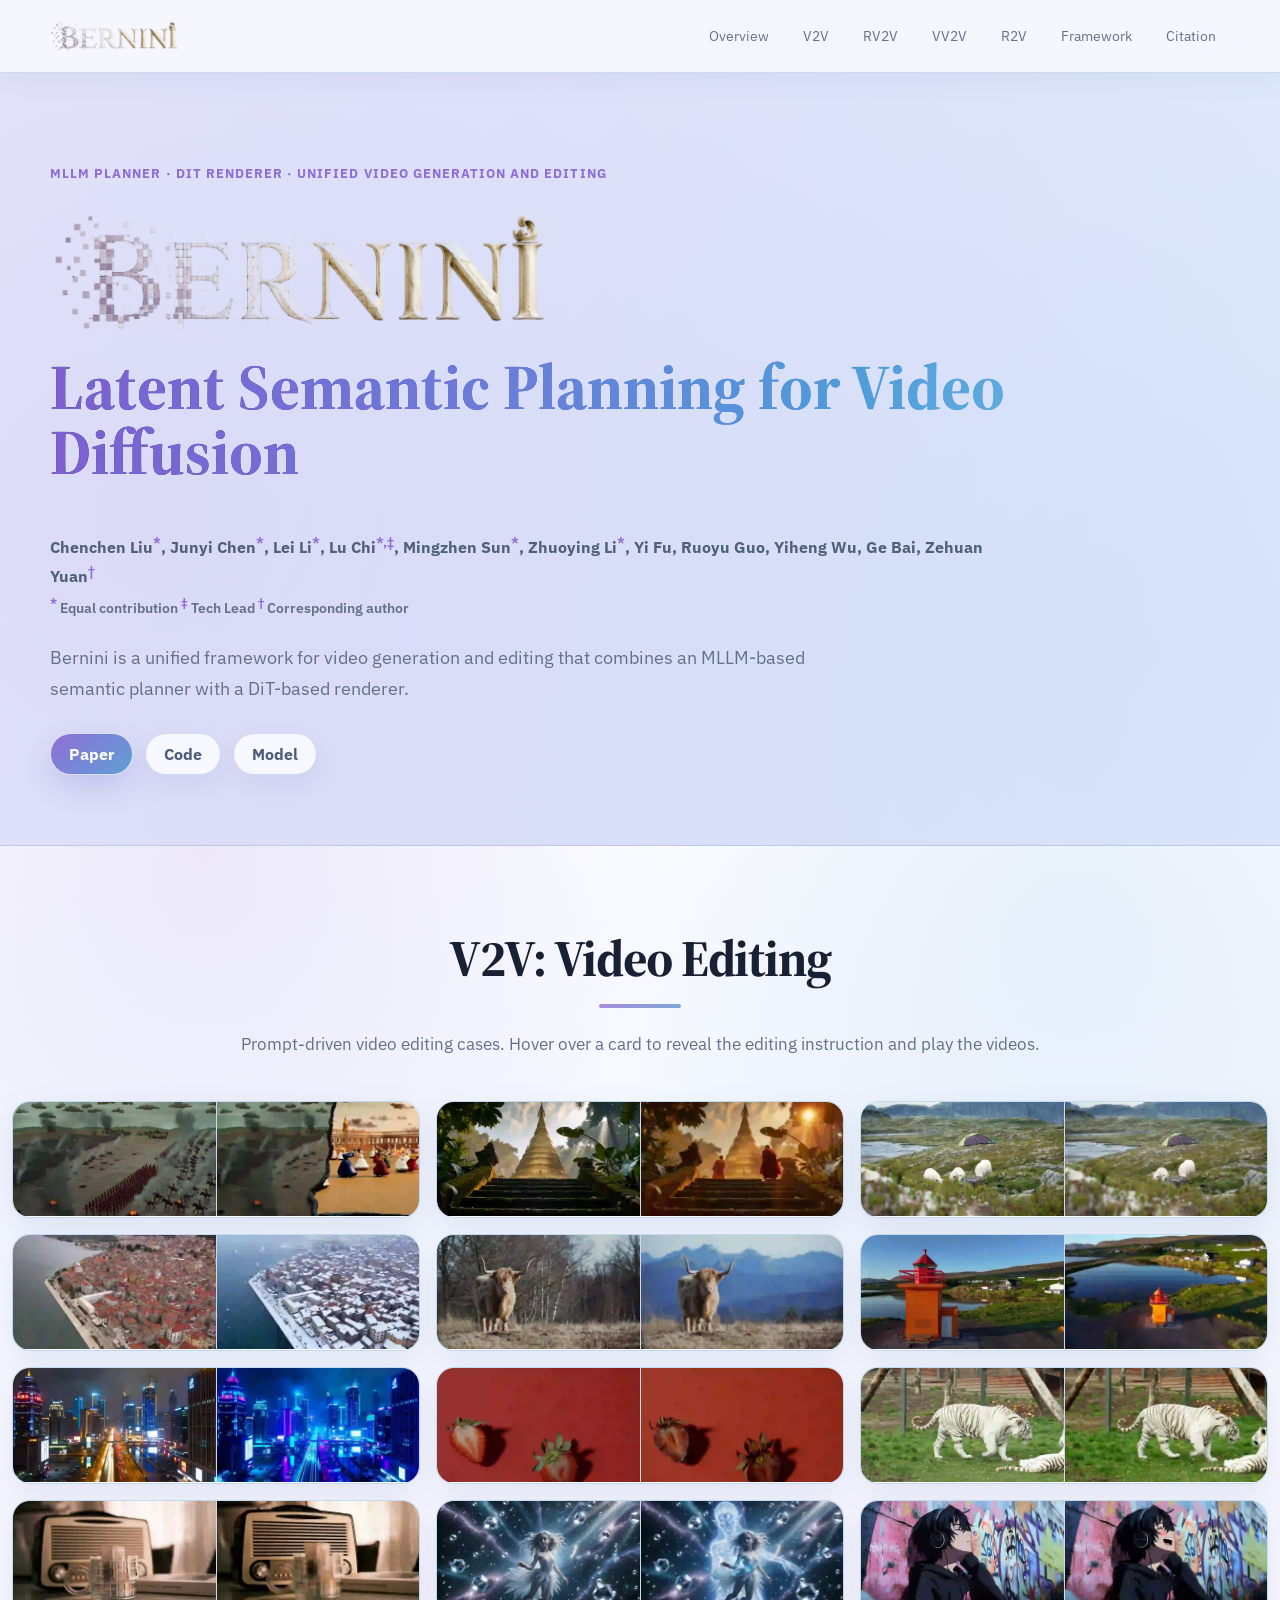
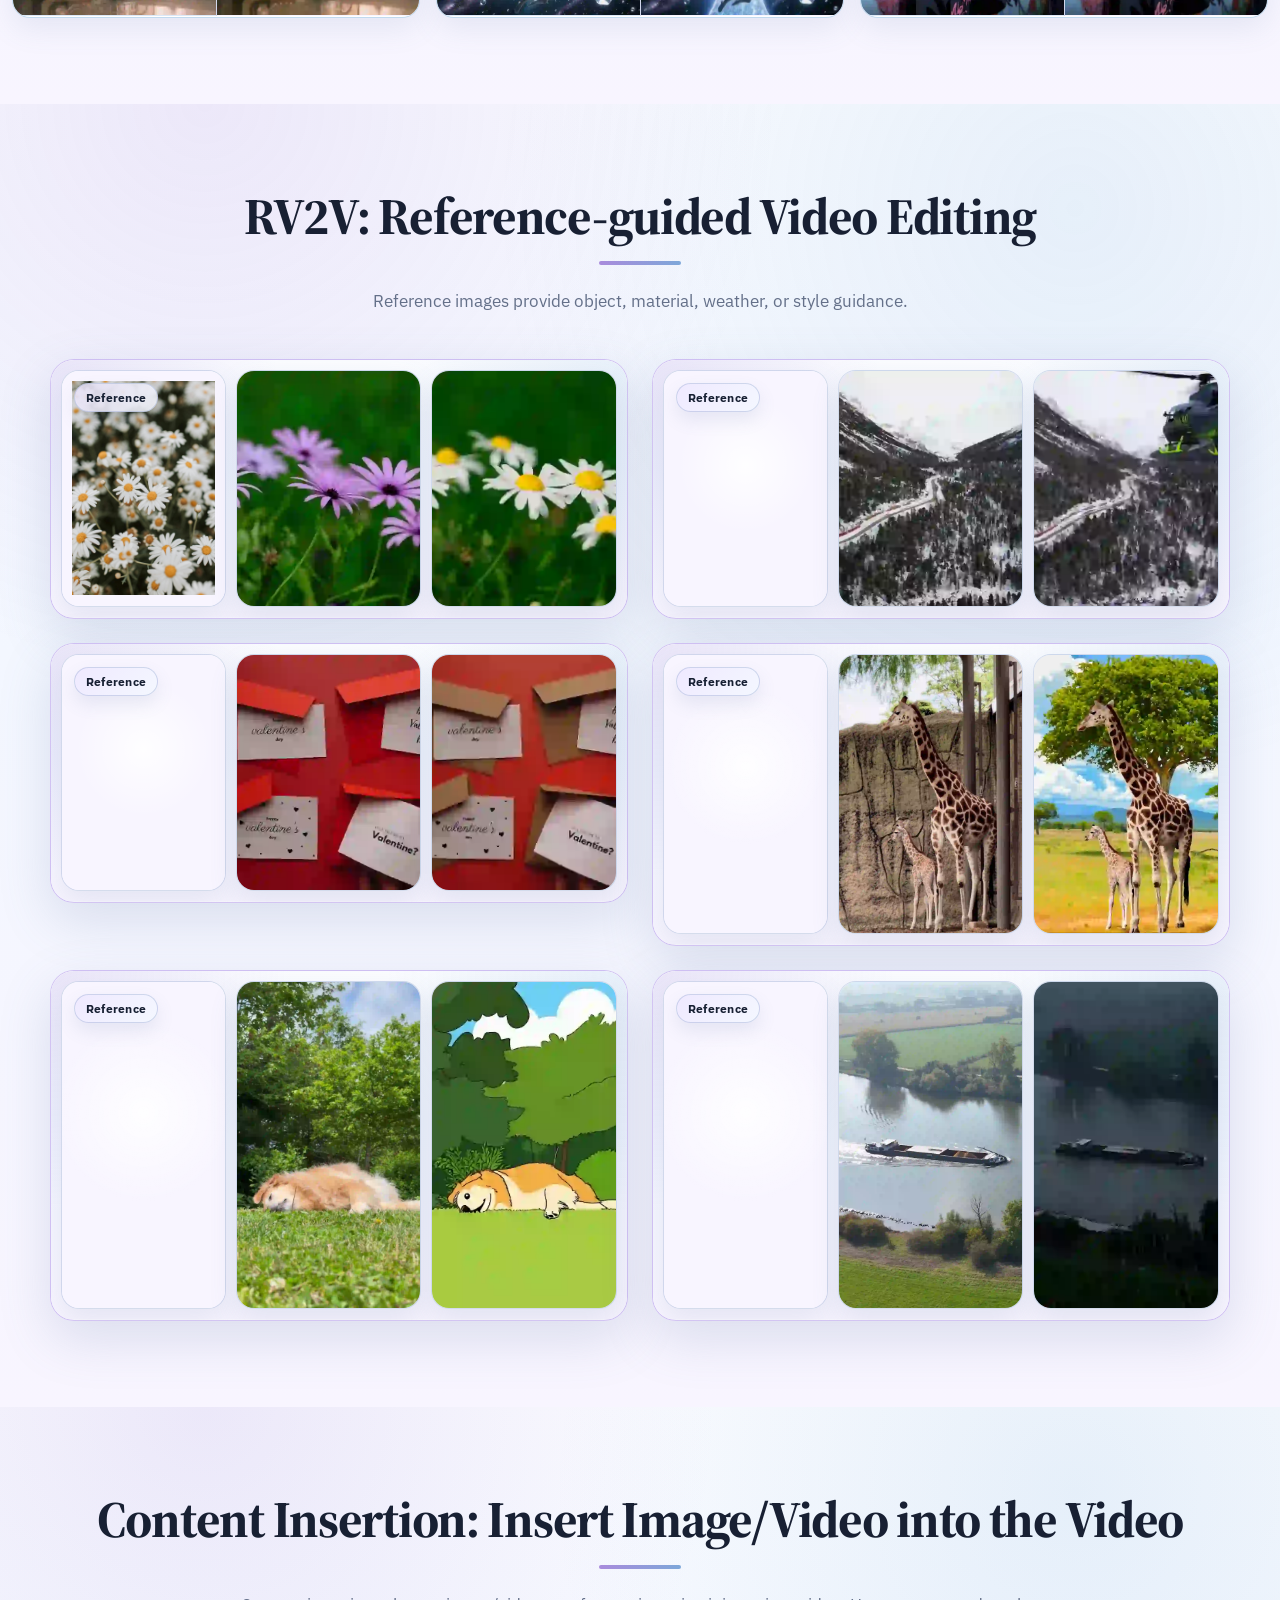
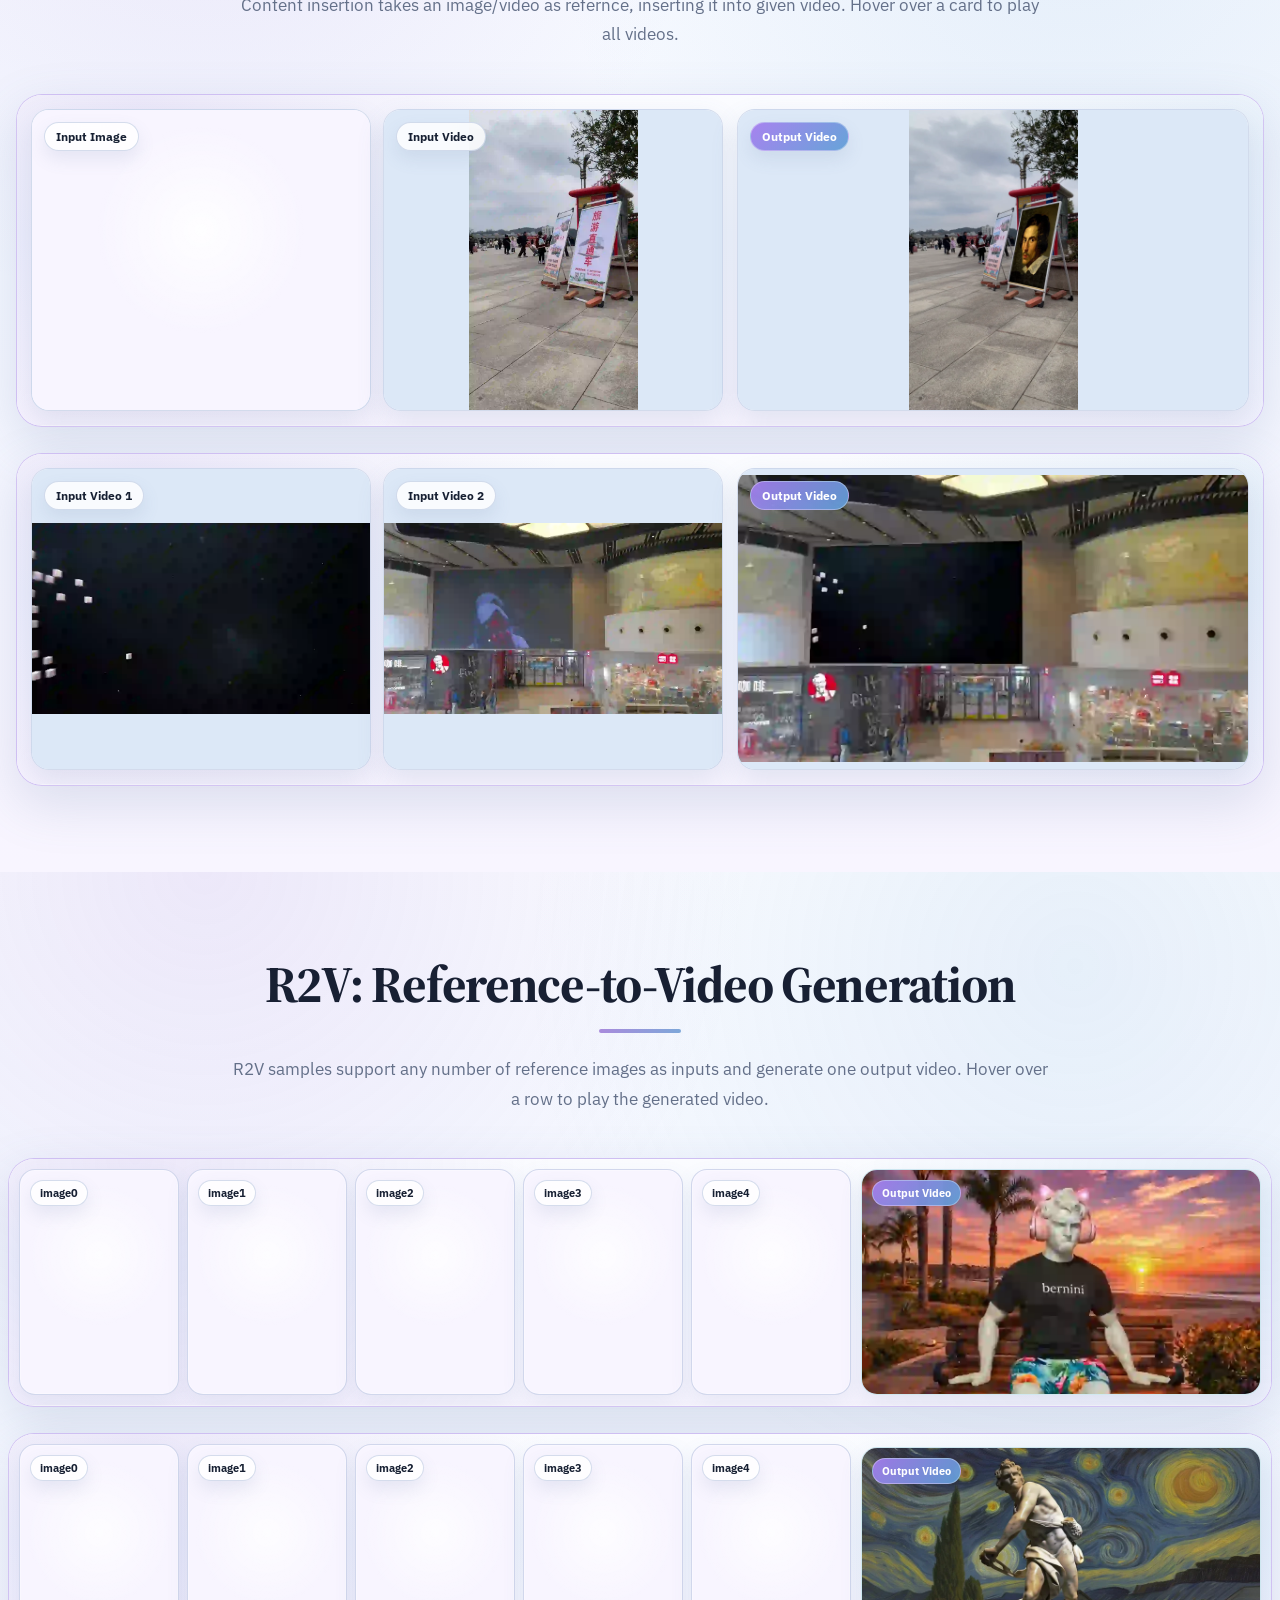
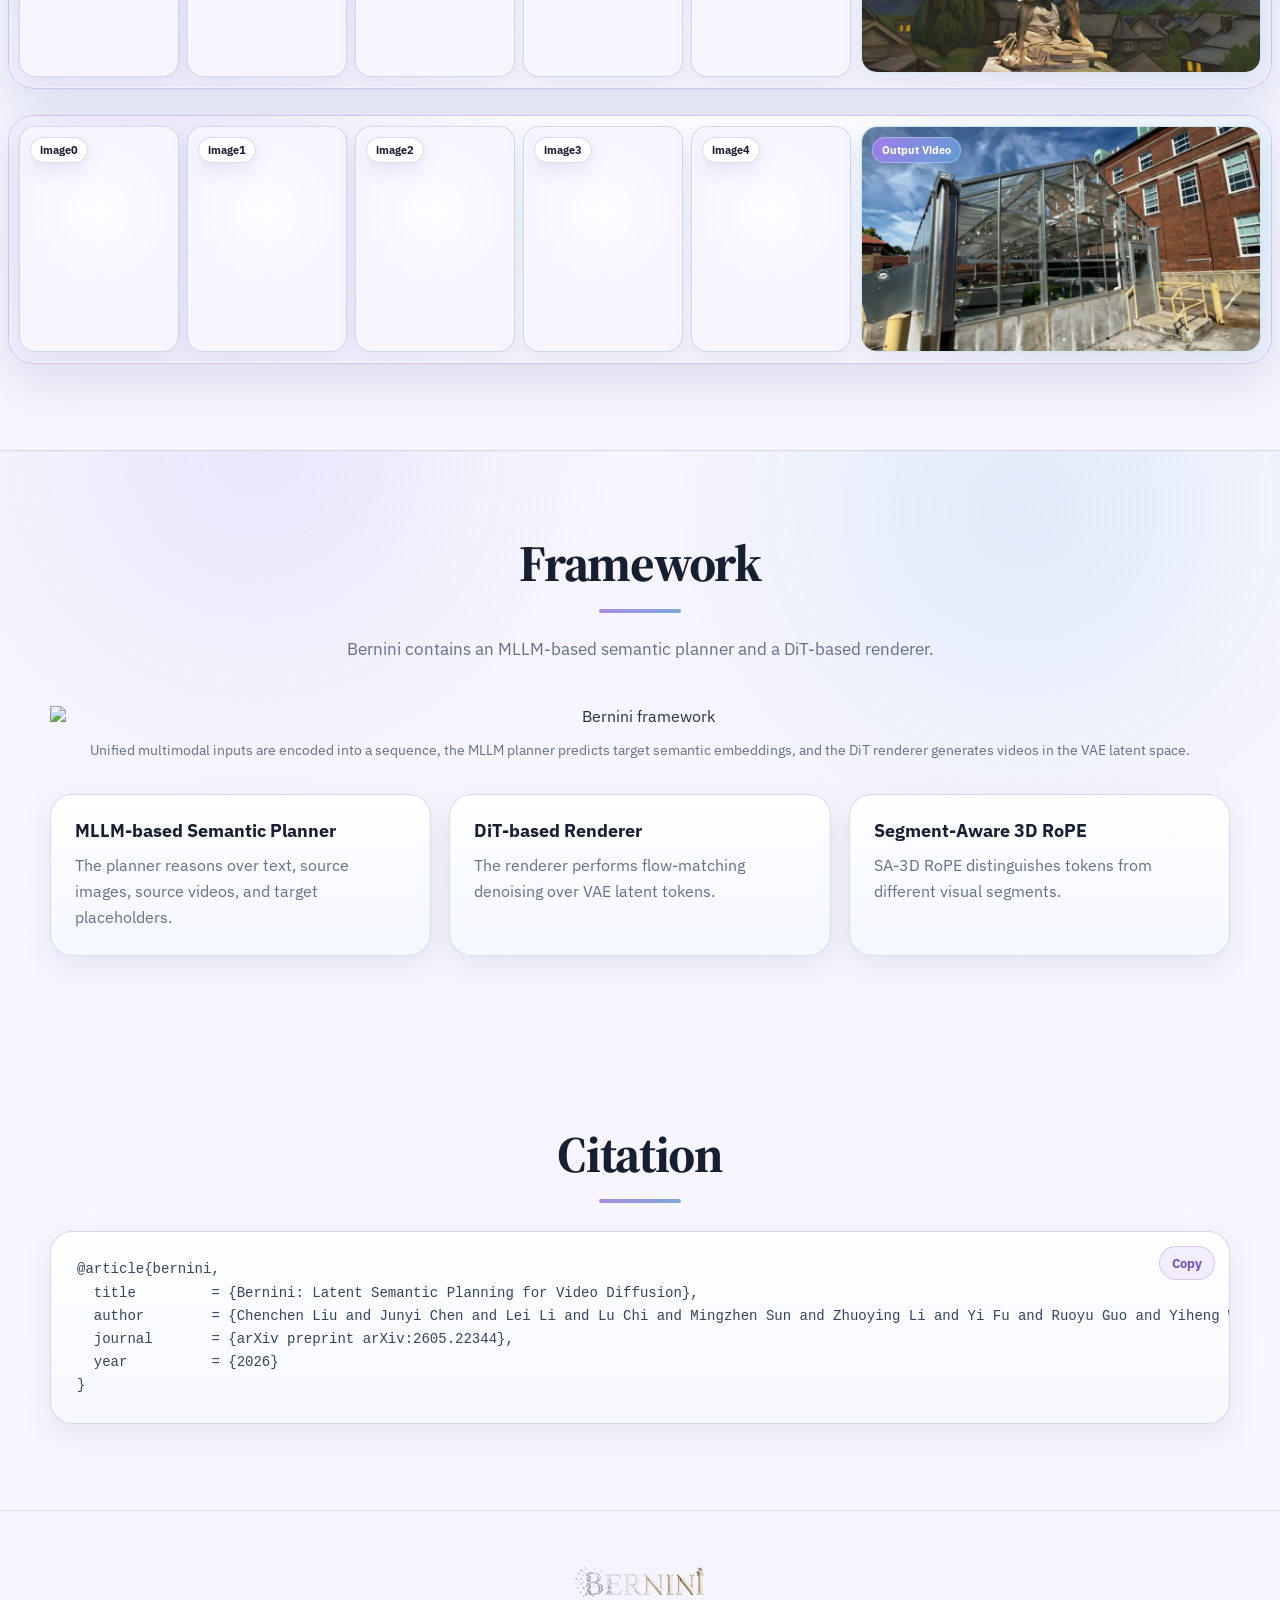
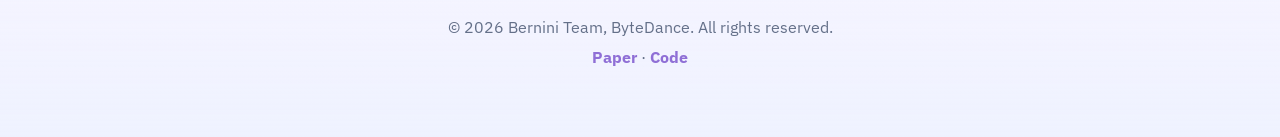
==== commit 55bf87fd: "Update content insertion case 002 and add R2V webp posters - Update vv2v case 002 with new input ima" ====
--- a/test.html
+++ b/test.html
@@ -289,7 +289,8 @@
           "case1/david3.png",
           "case1/david4.png",
         ],
-        outputVideo: "case1/bernini_v2v-20260526_112030254611.mp4"
+        outputVideo: "case1/bernini_v2v-20260526_112030254611.mp4",
+        outputPoster: "case1/case1-outputvid.webp"
       },
       {
         id: "case3",
@@ -302,7 +303,8 @@
           "case3/frame_00072.png",
           "case3/frame_00096.png",
         ],
-        outputVideo: "case3/bernini_v2v-20260526_122226594743.mp4"
+        outputVideo: "case3/bernini_v2v-20260526_122226594743.mp4",
+        outputPoster: "case3/case3-outputvid.webp"
       }
     ];
 
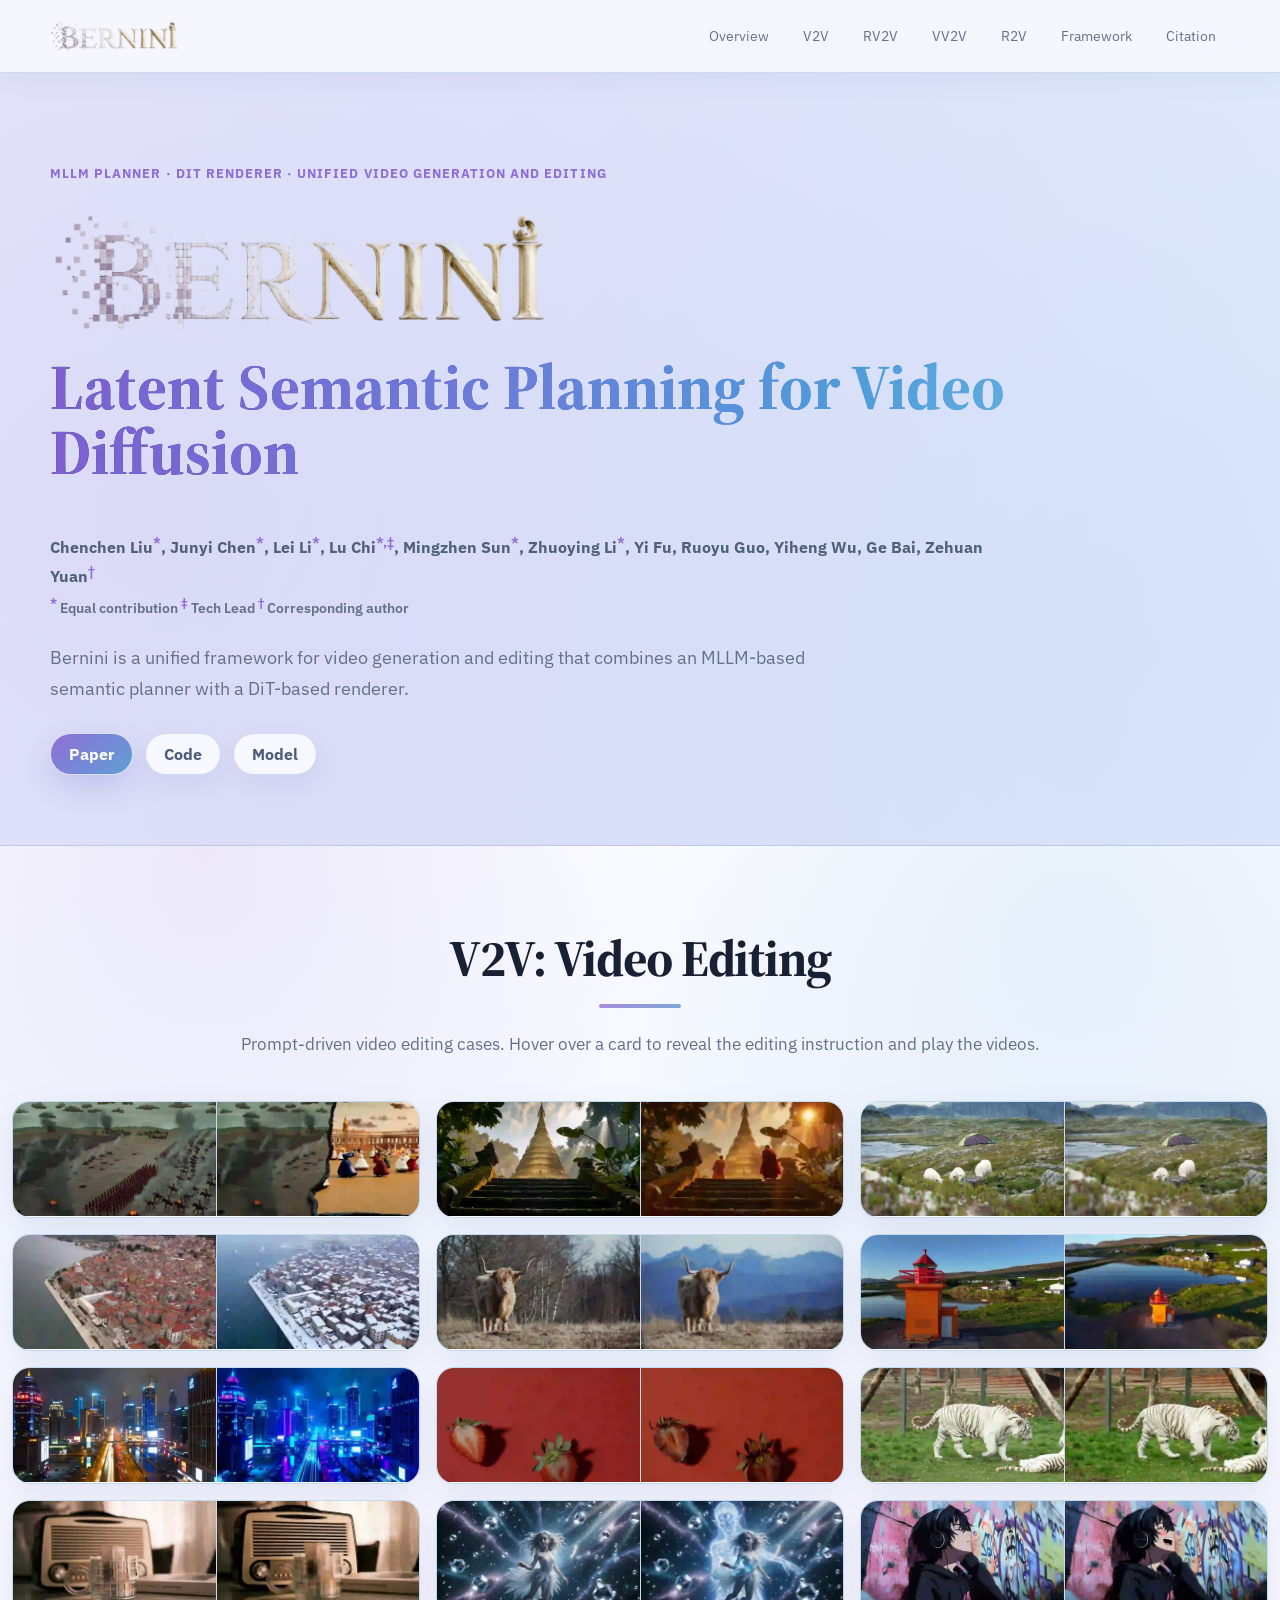
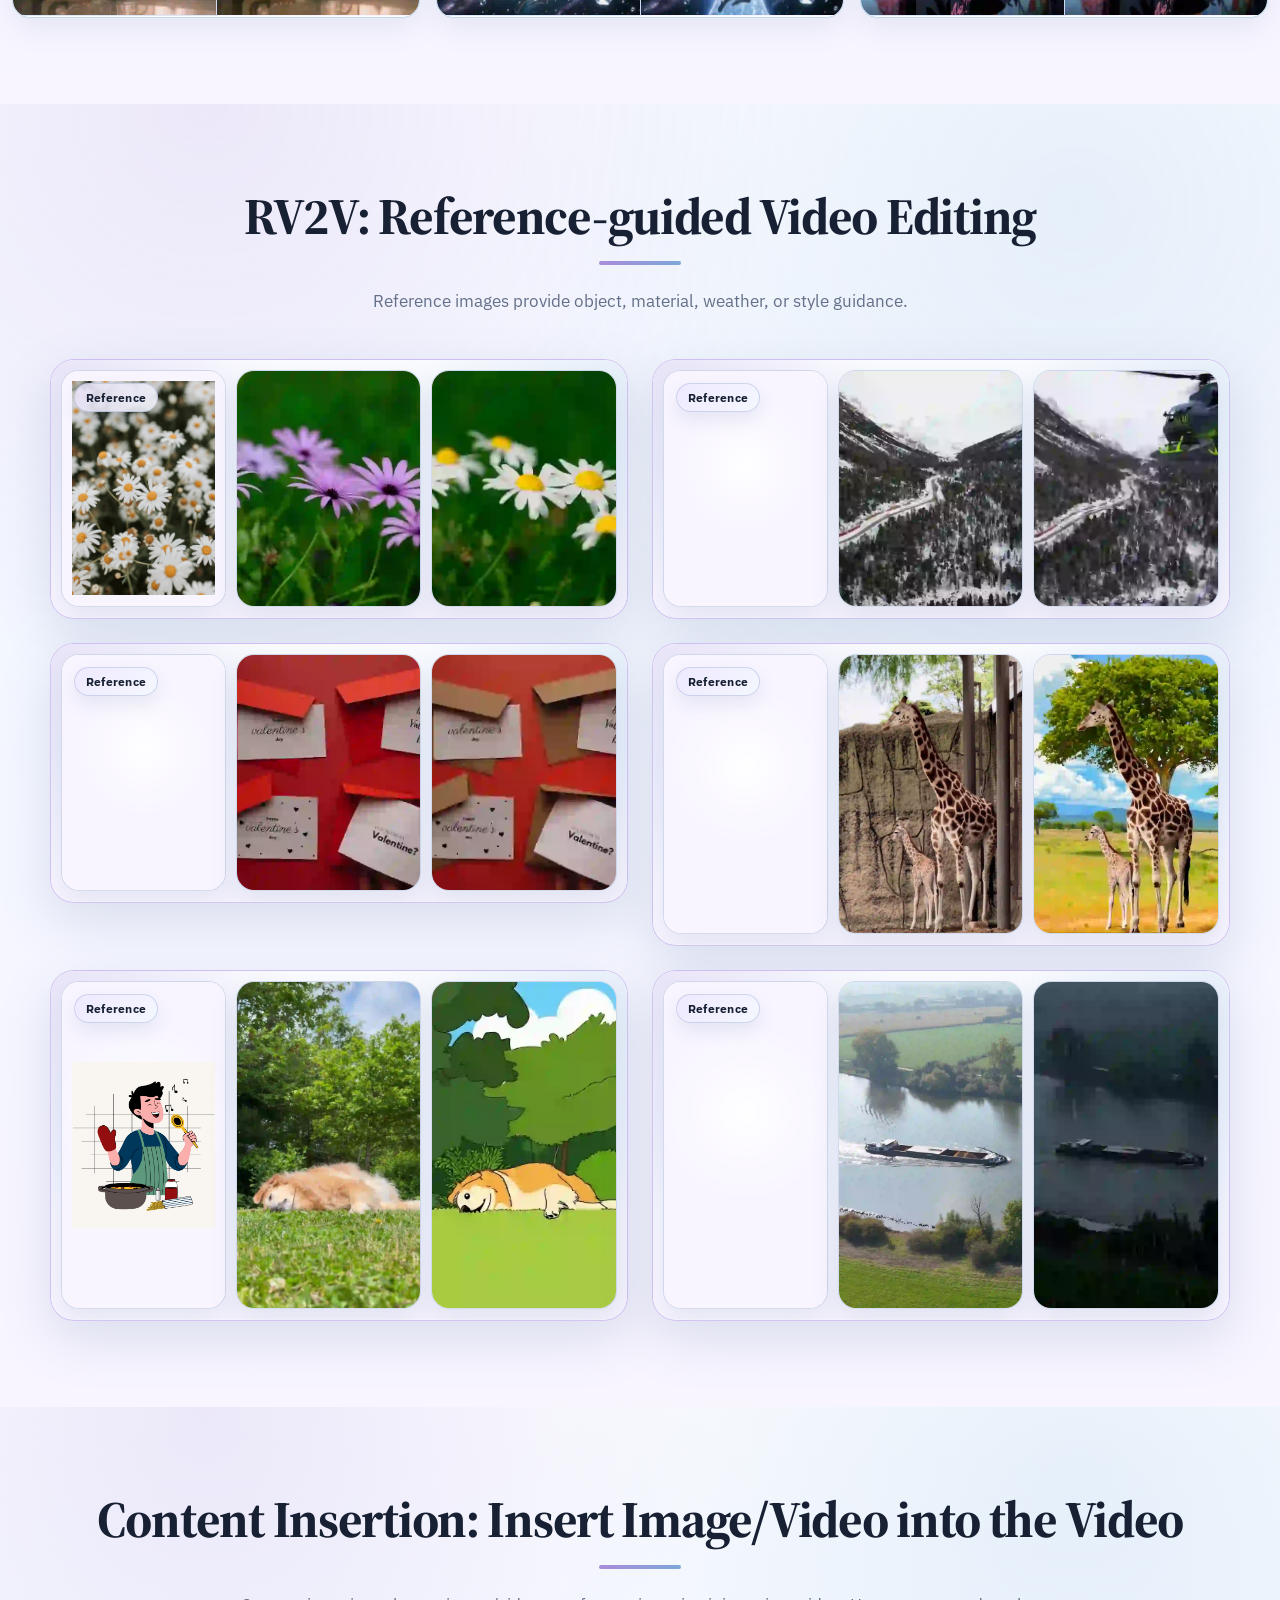
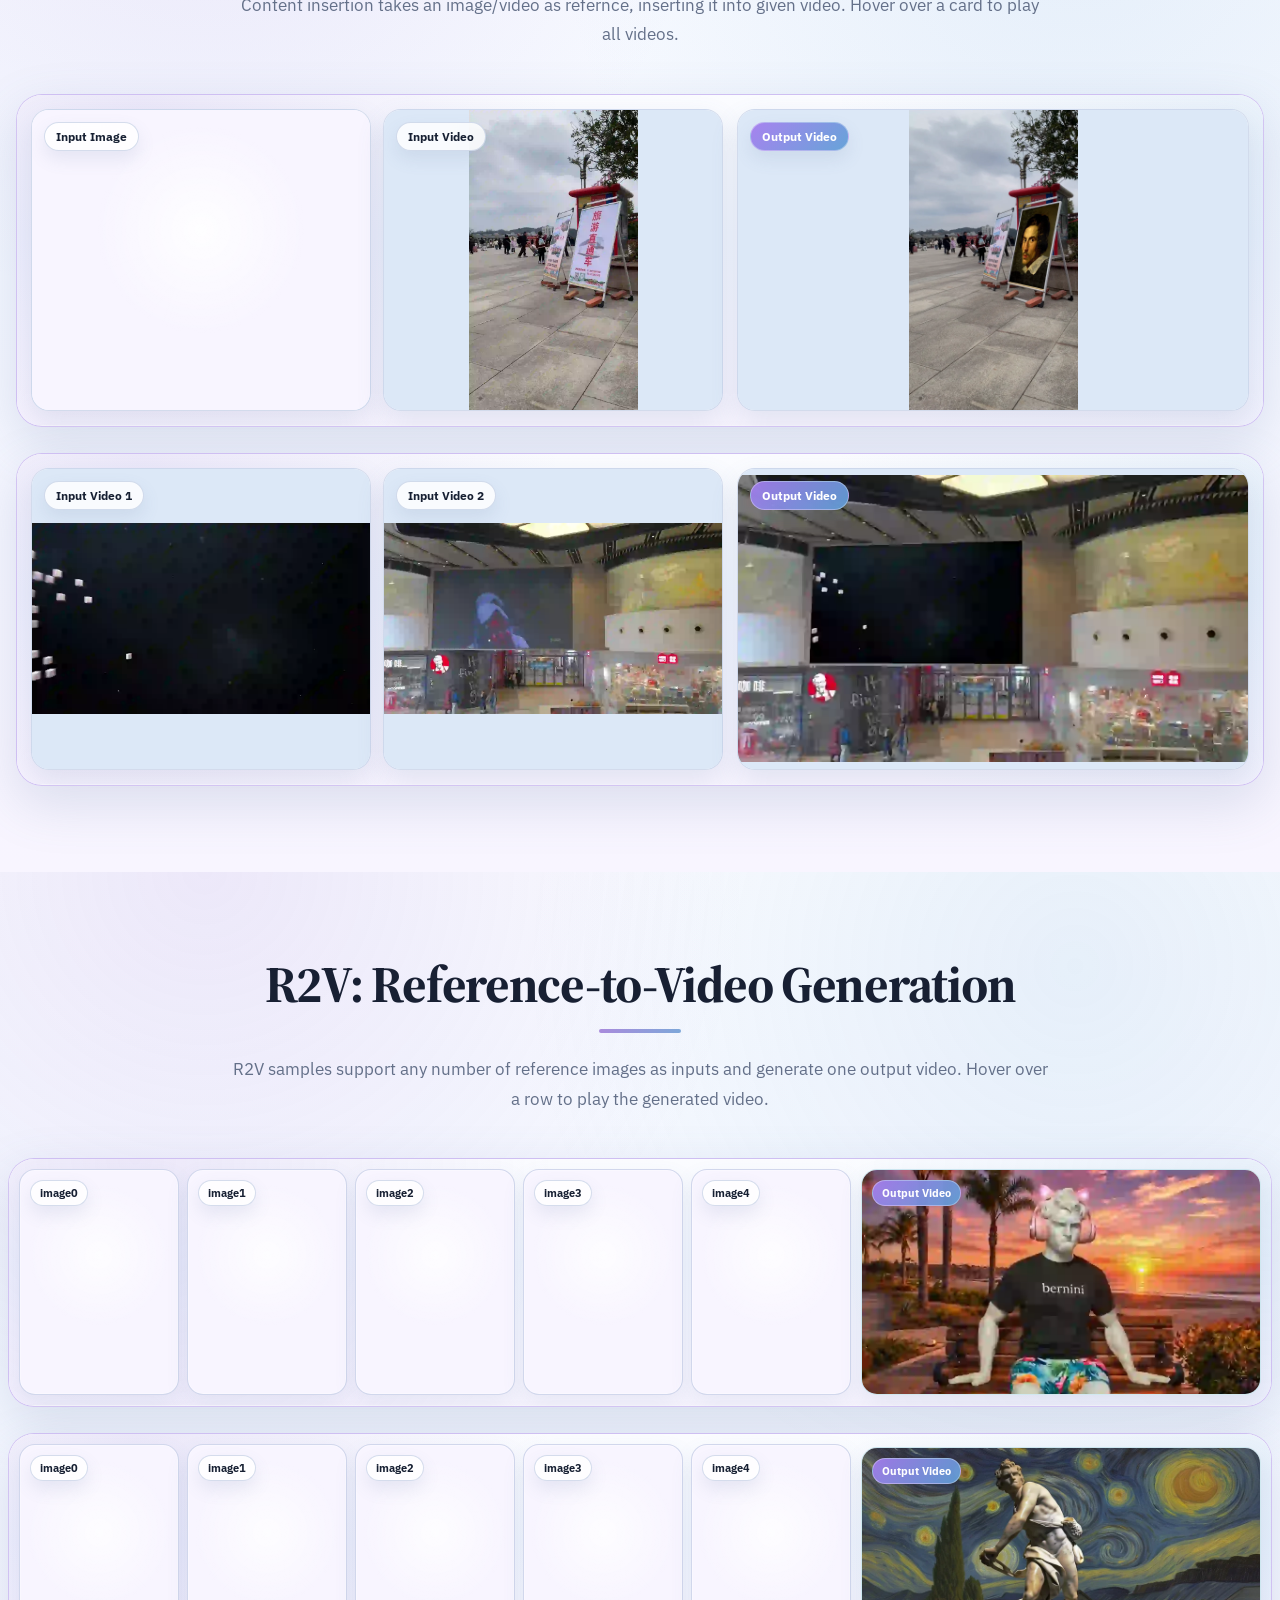
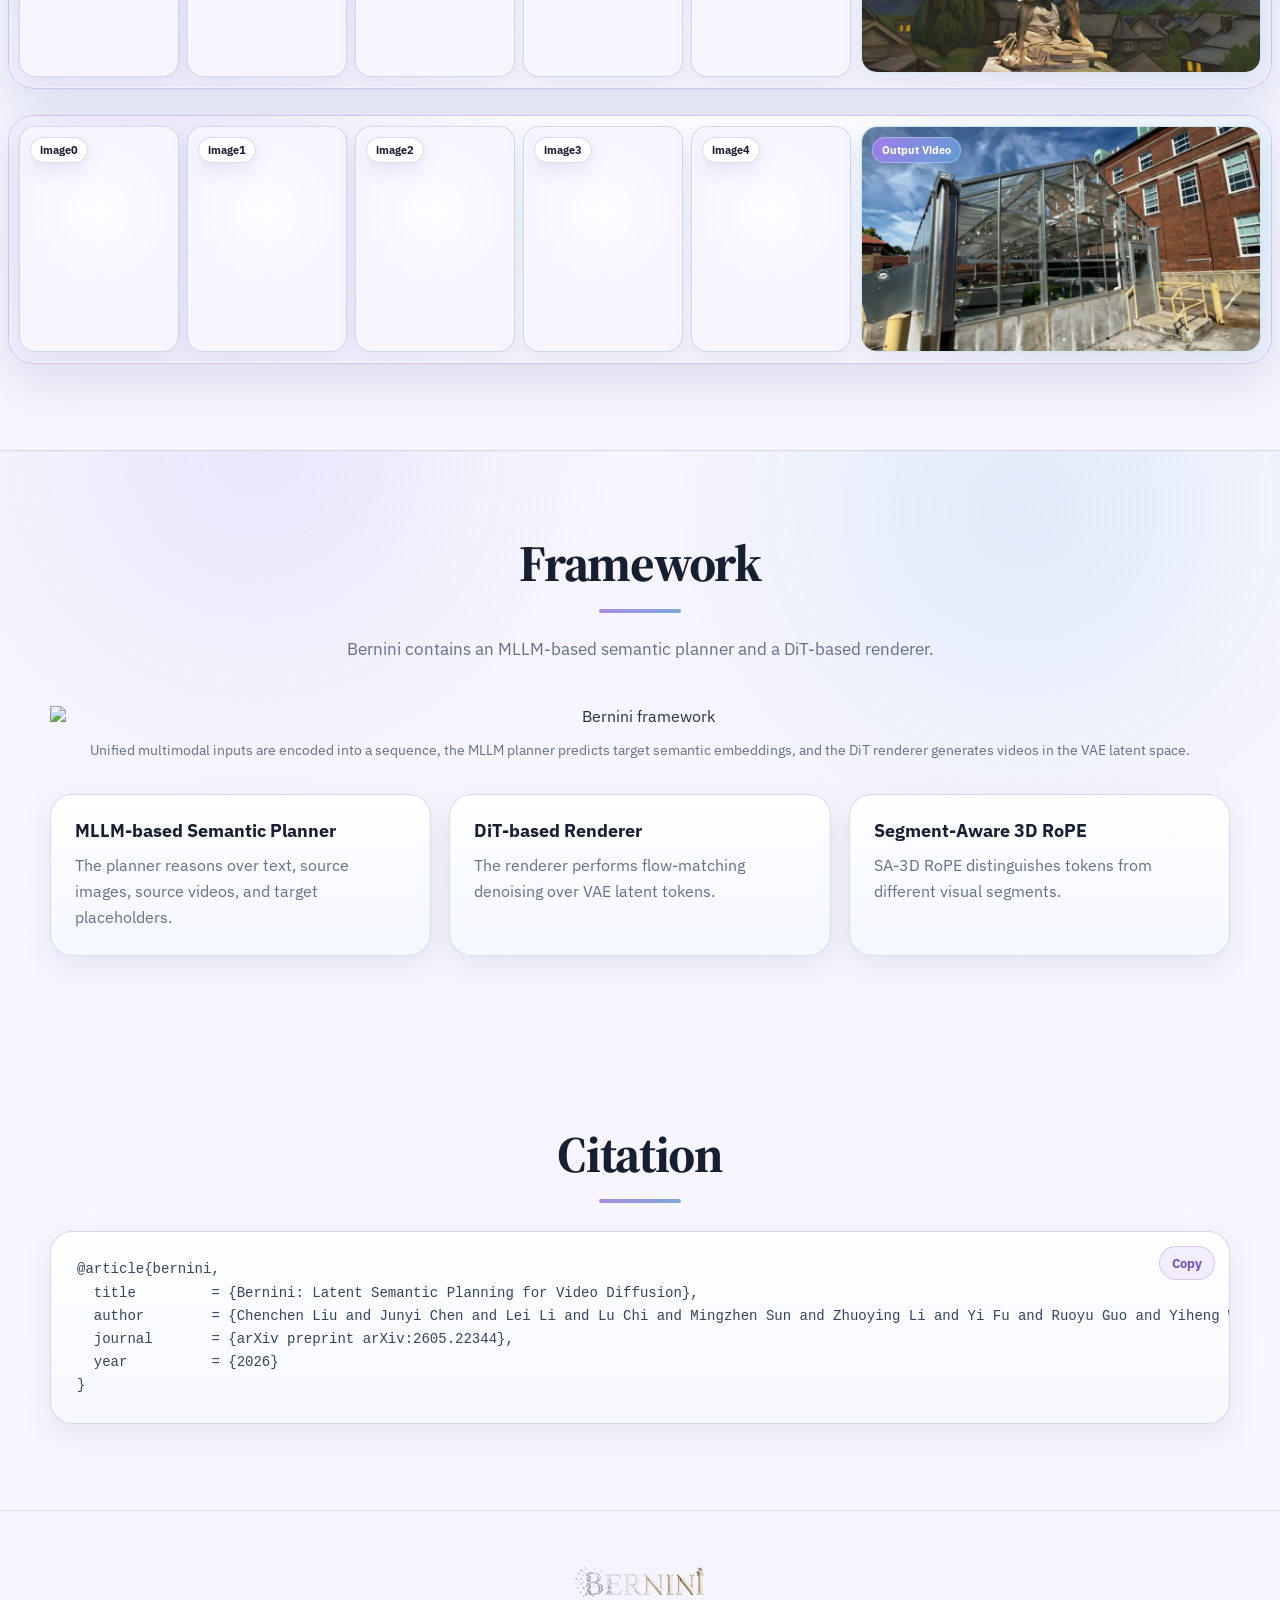
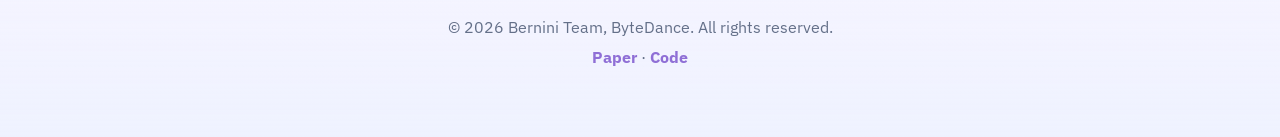
==== commit f1c40cf4: "Update GitHub and Hugging Face links to official ByteDance repos" ====
--- a/test.html
+++ b/test.html
@@ -70,8 +70,8 @@
 
             <div class="links">
               <a class="link-btn" href="https://arxiv.org/abs/2605.22344" target="_blank" rel="noopener noreferrer">Paper</a>
-              <a class="link-btn link-btn-muted" href="https://github.com/your-org/Bernini" target="_blank" rel="noopener noreferrer">Code</a>
-              <a class="link-btn link-btn-muted" href="https://huggingface.co/your-org/Bernini" target="_blank" rel="noopener noreferrer">Model</a>
+              <a class="link-btn link-btn-muted" href="https://github.com/bytedance/Bernini" target="_blank" rel="noopener noreferrer">Code</a>
+              <a class="link-btn link-btn-muted" href="https://huggingface.co/ByteDance/Bernini" target="_blank" rel="noopener noreferrer">Model</a>
             </div>
           </div>
         </div>
@@ -167,7 +167,7 @@
       <p>© 2026 Bernini Team, ByteDance. All rights reserved.</p>
       <p>
         <a href="https://arxiv.org/abs/2605.22344" target="_blank" rel="noopener noreferrer">Paper</a> ·
-        <a href="https://github.com/your-org/Bernini" target="_blank" rel="noopener noreferrer">Code</a>
+        <a href="https://github.com/bytedance/Bernini" target="_blank" rel="noopener noreferrer">Code</a>
       </p>
     </div>
   </footer>
